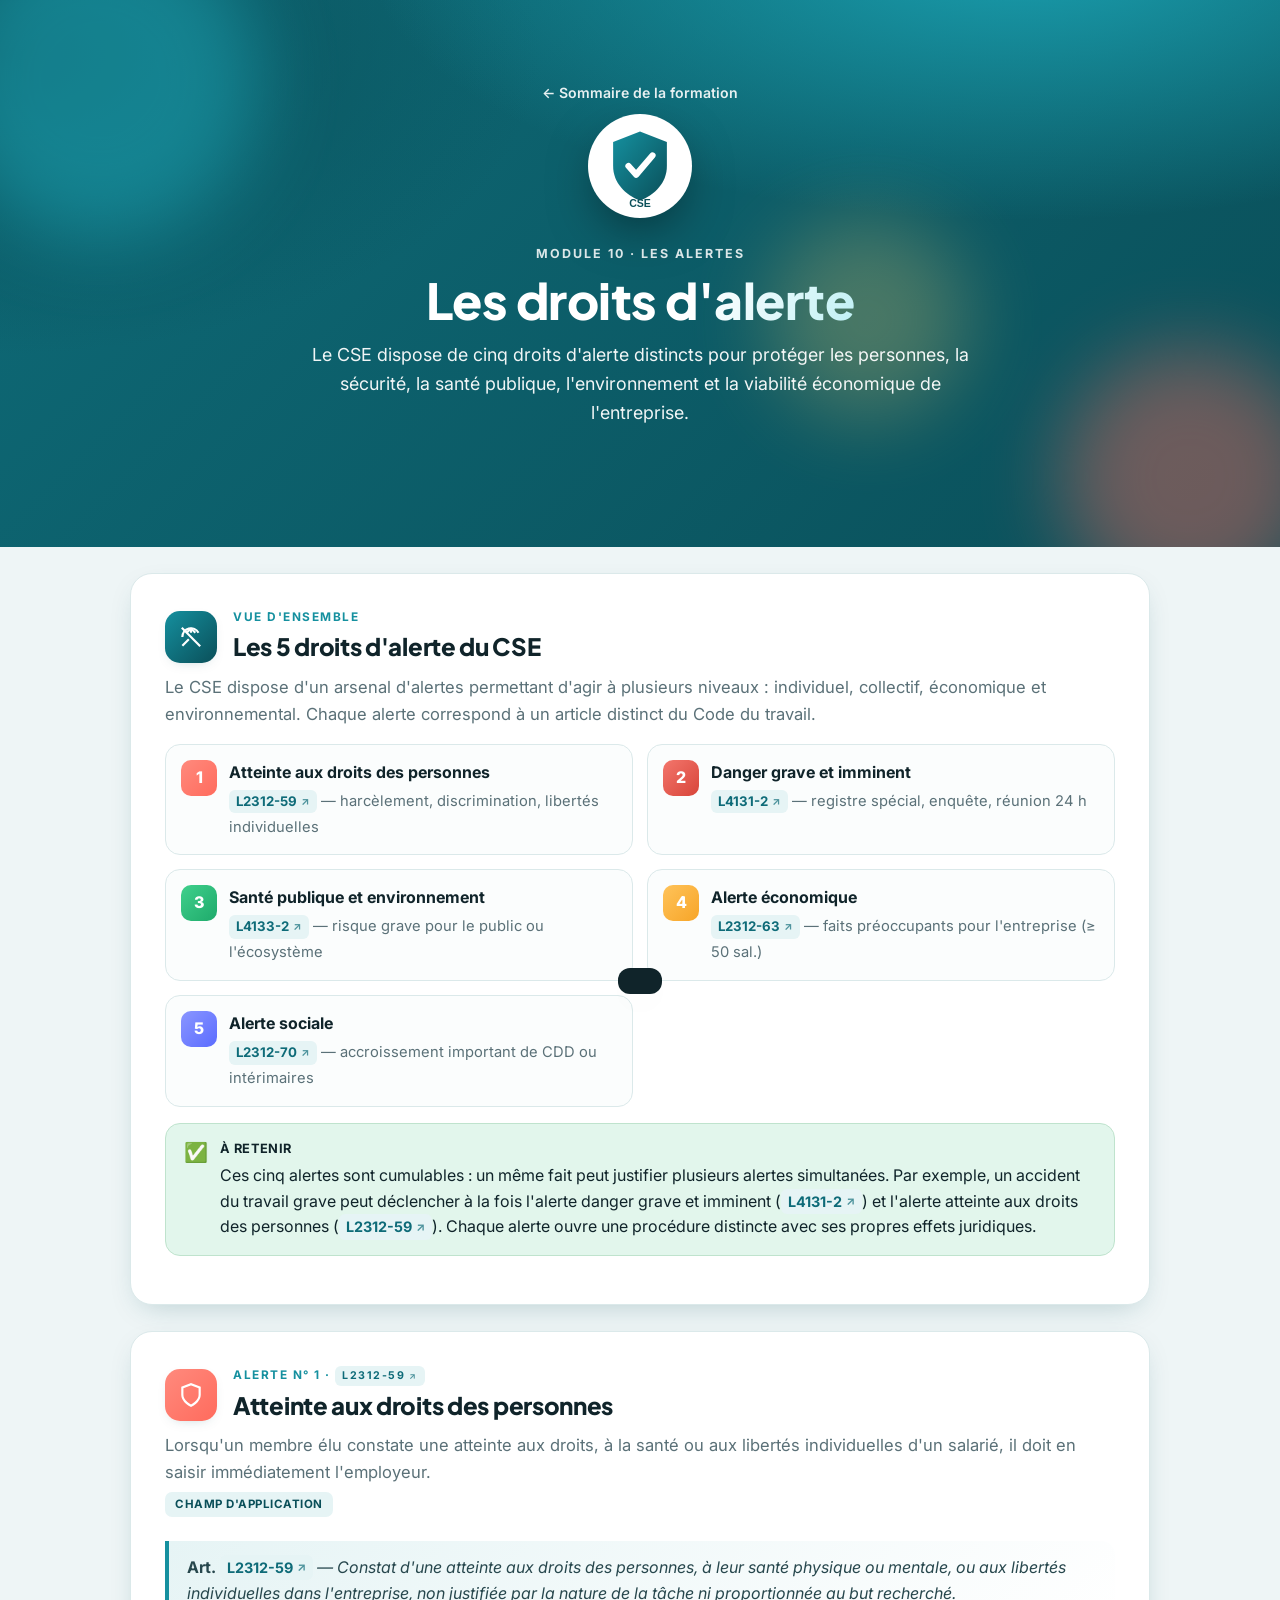
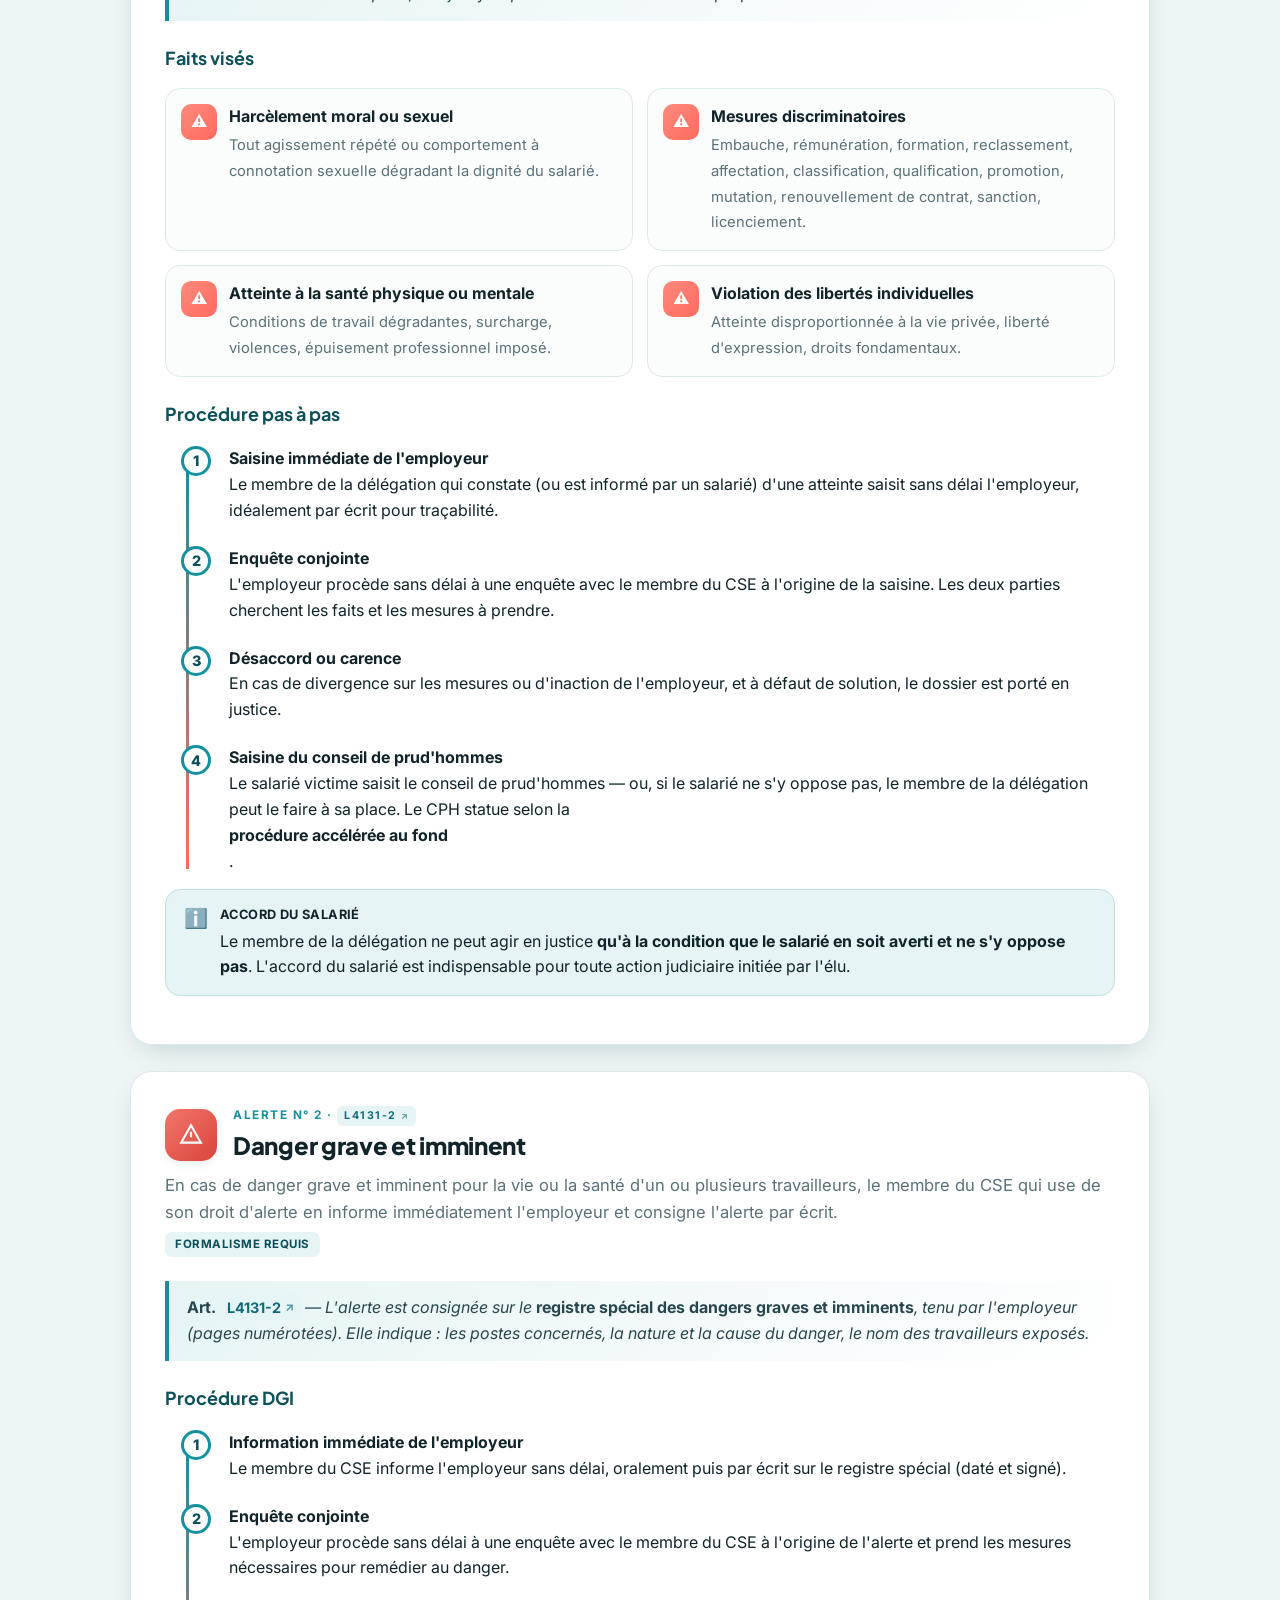
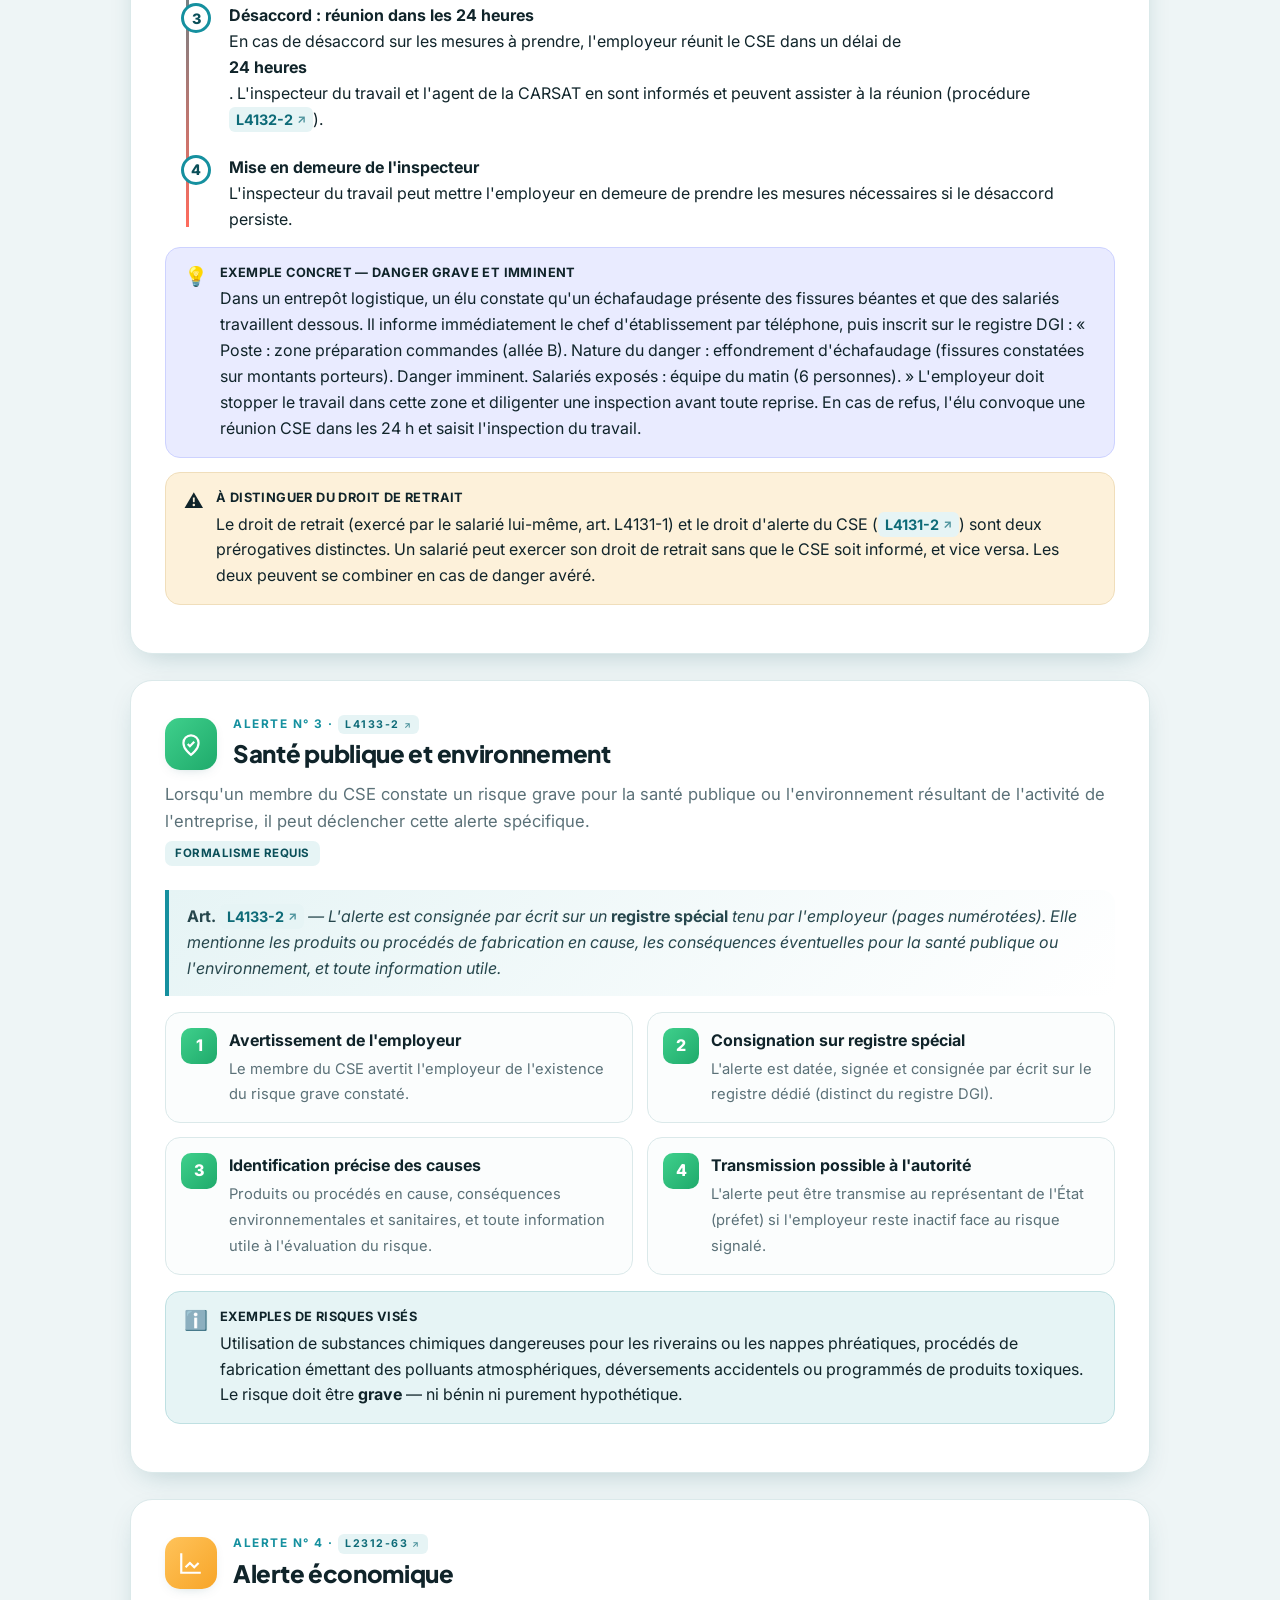
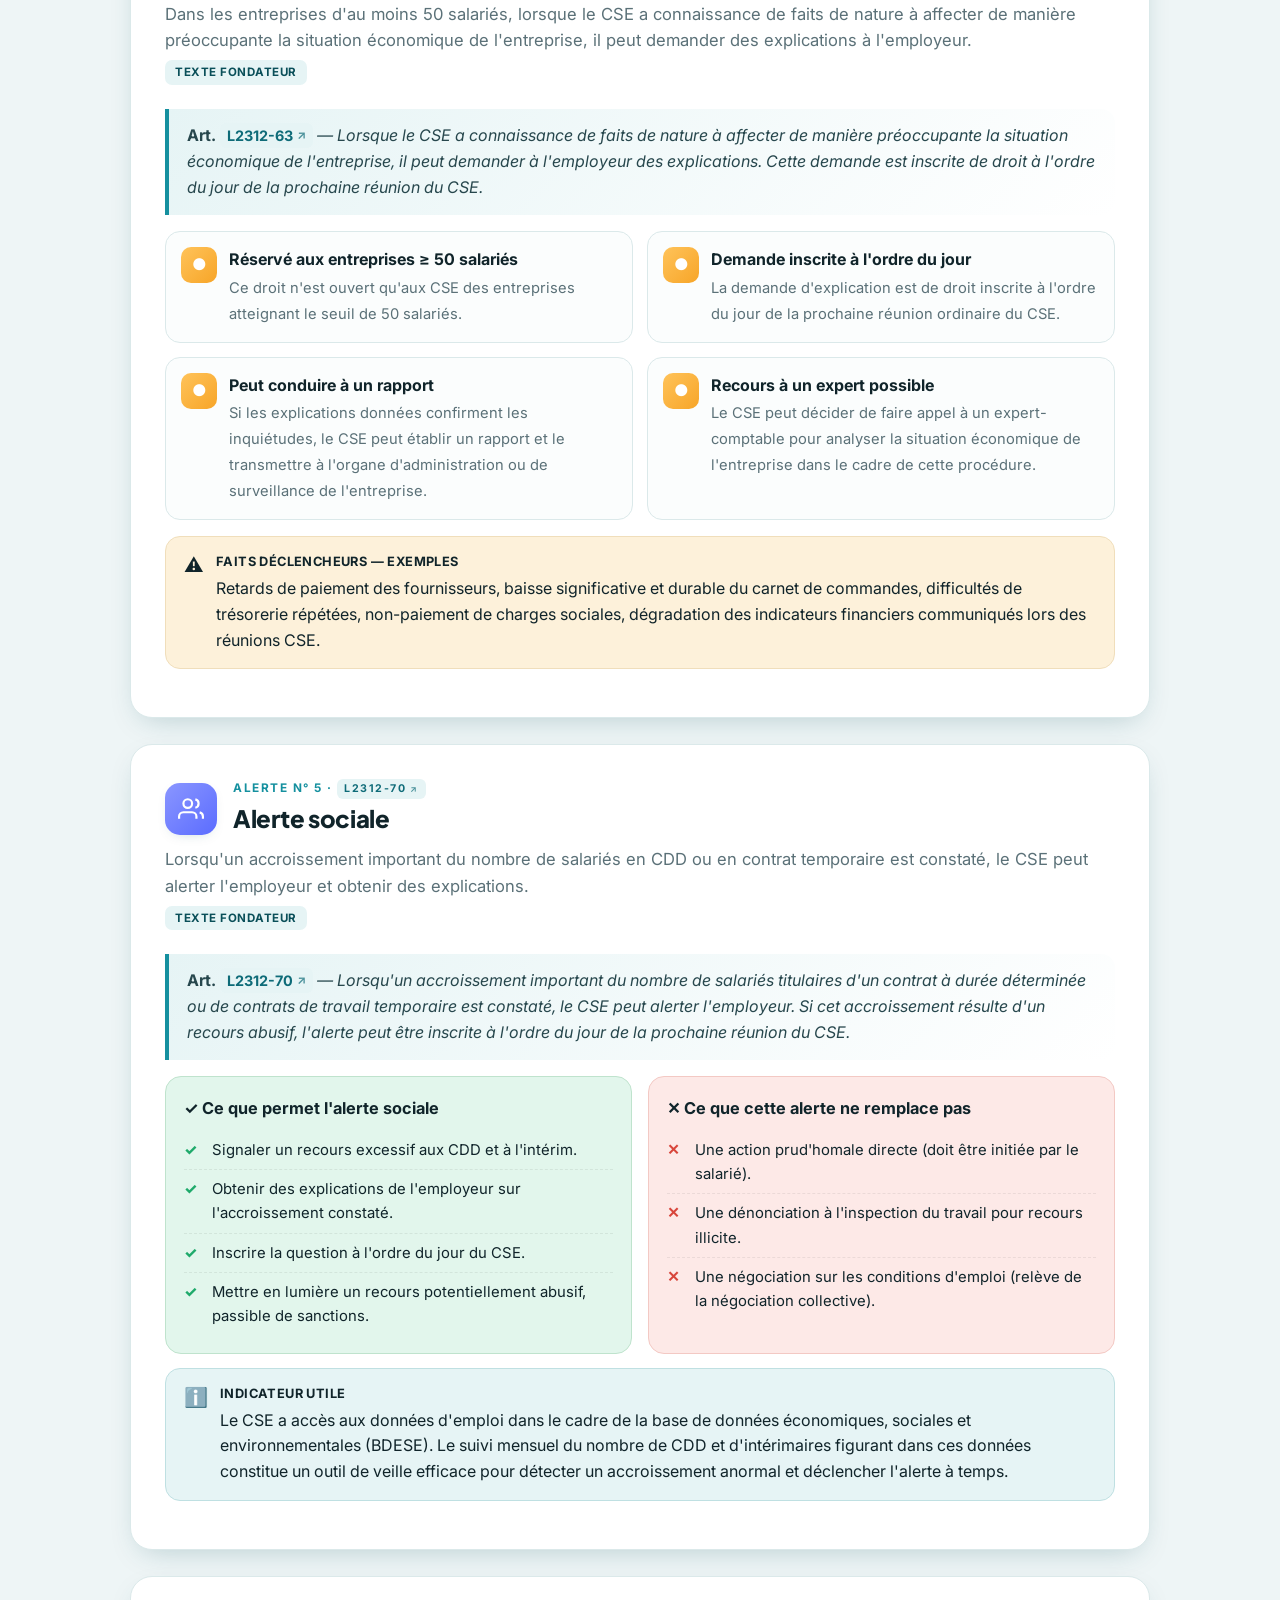
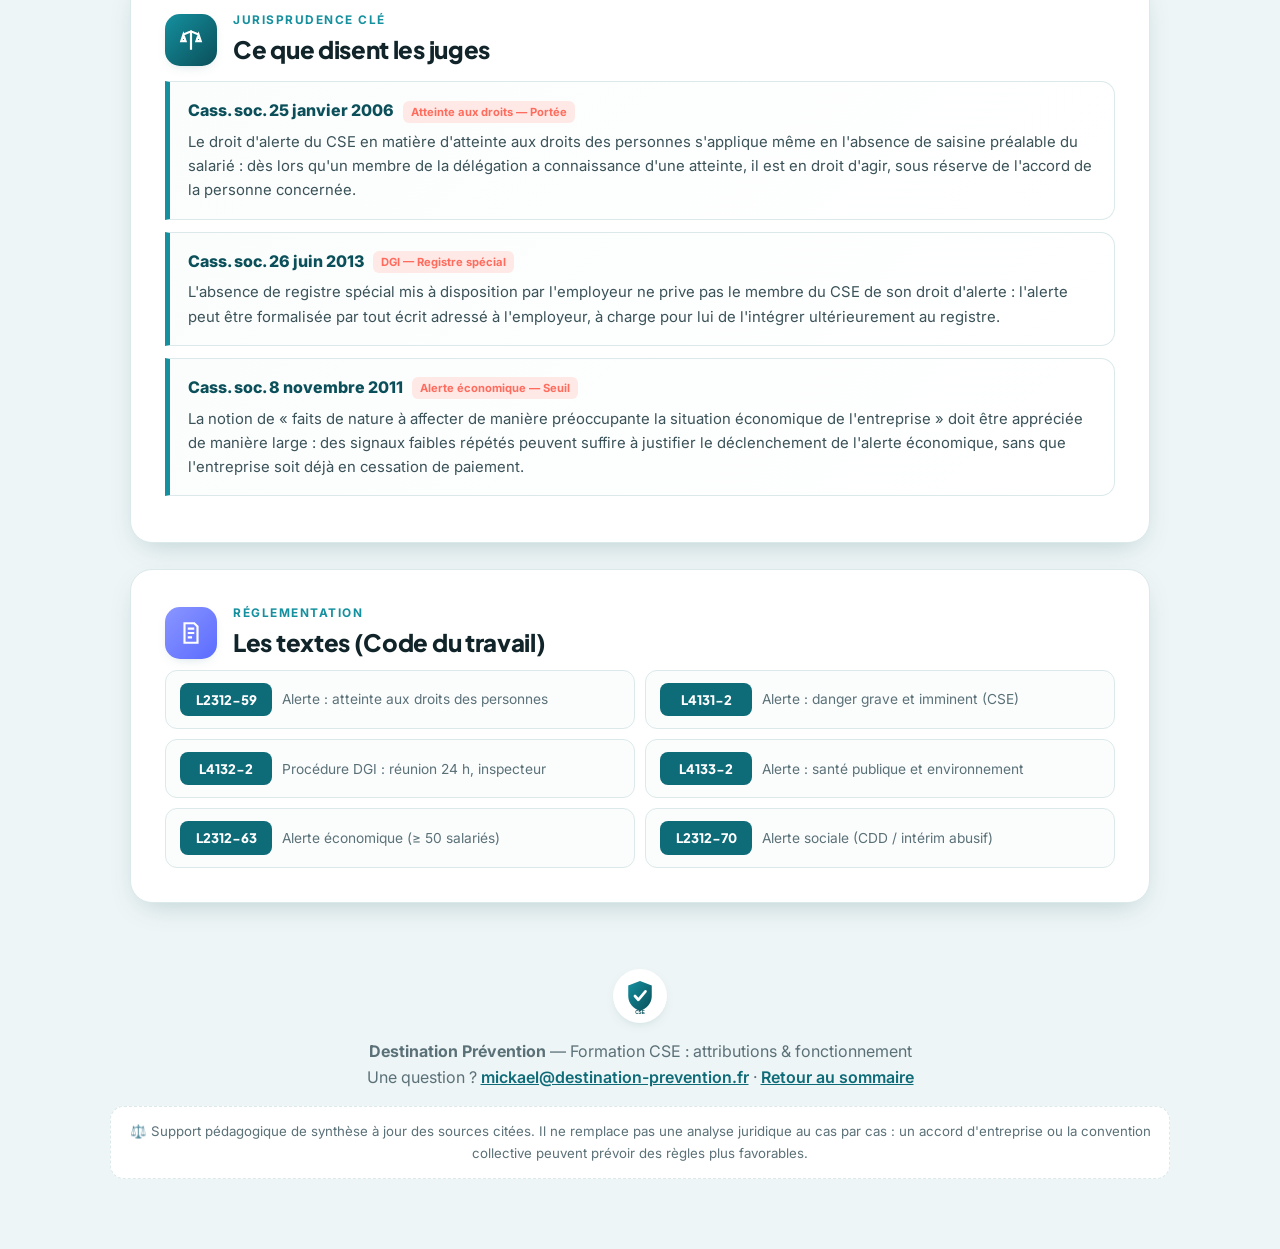
==== alertes.html @ 2825646d "Add files via upload" ====
<!DOCTYPE html>
<html lang="fr">
<head>
<meta charset="UTF-8">
<meta name="viewport" content="width=device-width, initial-scale=1.0">
<title>Les droits d'alerte — Formation CSE · Destination Prévention</title>
<link rel="icon" href="logo.svg">
<link rel="preconnect" href="https://fonts.googleapis.com">
<link rel="preconnect" href="https://fonts.gstatic.com" crossorigin>
<link href="https://fonts.googleapis.com/css2?family=Plus+Jakarta+Sans:wght@400;500;600;700;800&family=Inter:wght@400;500;600&display=swap" rel="stylesheet">
<link rel="stylesheet" href="styles.css">
</head>
<body>
<div id="progress"></div>

<nav class="bar" id="nav">
  <div class="wrap">
    <a class="lg" href="index.html"><img class="mark" src="logo.svg" alt=""> Formation CSE</a>
    <div class="links">
      <a href="#synthese">Synthèse</a>
      <a href="#atteinte">Atteinte aux droits</a>
      <a href="#dgi">Danger imminent</a>
      <a href="#sante-publique">Santé publique</a>
      <a href="#economique">Alerte économique</a>
      <a href="#sociale">Alerte sociale</a>
      <a href="#juri">Jurisprudence</a>
      <a href="#regl">Réglementation</a>
    </div>
  </div>
</nav>

<header class="hero">
  <div class="blob b1"></div><div class="blob b2"></div><div class="blob b3"></div>
  <div class="wrap">
    <div class="crumb"><a href="index.html">← Sommaire de la formation</a></div>
    <div class="logo-wrap"><img src="logo.svg" alt="Destination Prévention" style="width:96px;height:96px"></div>
    <span class="kick">Module 10 · Les alertes</span>
    <h1>Les droits d'<span class="hl">alerte</span></h1>
    <p class="sub">Le CSE dispose de cinq droits d'alerte distincts pour protéger les personnes, la sécurité, la santé publique, l'environnement et la viabilité économique de l'entreprise.</p>
  </div>
</header>

<main class="wrap">

  <!-- SYNTHÈSE -->
  <section id="synthese">
    <div class="sec-head">
      <div class="sec-ico t-teal">
        <svg viewBox="0 0 24 24" fill="none" stroke="currentColor" stroke-width="2"><path d="M10 14l-6 6M3.5 3.5l17 17M12 8V4M12 4L8 8M12 4l4 4"/><path d="M4 12a8 8 0 0114.93-4"/></svg>
      </div>
      <div><div class="kicker">Vue d'ensemble</div><h2>Les 5 droits d'alerte du CSE</h2></div>
    </div>
    <p class="lead">Le CSE dispose d'un arsenal d'alertes permettant d'agir à plusieurs niveaux : individuel, collectif, économique et environnemental. Chaque alerte correspond à un article distinct du Code du travail.</p>
    <div class="feat">
      <div class="f">
        <div class="fi t-coral">1</div>
        <div><b>Atteinte aux droits des personnes</b><span><a class="lf" href="https://www.legifrance.gouv.fr/codes/article_lc/LEGIARTI000038791189" target="_blank" rel="noopener">L2312-59</a> — harcèlement, discrimination, libertés individuelles</span></div>
      </div>
      <div class="f">
        <div class="fi t-red">2</div>
        <div><b>Danger grave et imminent</b><span><a class="lf" href="https://www.legifrance.gouv.fr/codes/article_lc/LEGIARTI000035653297" target="_blank" rel="noopener">L4131-2</a> — registre spécial, enquête, réunion 24 h</span></div>
      </div>
      <div class="f">
        <div class="fi t-green">3</div>
        <div><b>Santé publique et environnement</b><span><a class="lf" href="https://www.legifrance.gouv.fr/codes/article_lc/LEGIARTI000045391796" target="_blank" rel="noopener">L4133-2</a> — risque grave pour le public ou l'écosystème</span></div>
      </div>
      <div class="f">
        <div class="fi t-amber">4</div>
        <div><b>Alerte économique</b><span><a class="lf" href="https://www.legifrance.gouv.fr/codes/article_lc/LEGIARTI000035610999" target="_blank" rel="noopener">L2312-63</a> — faits préoccupants pour l'entreprise (≥ 50 sal.)</span></div>
      </div>
      <div class="f">
        <div class="fi t-indigo">5</div>
        <div><b>Alerte sociale</b><span><a class="lf" href="https://www.legifrance.gouv.fr/codes/article_lc/LEGIARTI000035611015" target="_blank" rel="noopener">L2312-70</a> — accroissement important de CDD ou intérimaires</span></div>
      </div>
    </div>
    <div class="note n-ok">
      <span class="ni">✅</span>
      <div>
        <span class="tag">À retenir</span>
        <p>Ces cinq alertes sont cumulables : un même fait peut justifier plusieurs alertes simultanées. Par exemple, un accident du travail grave peut déclencher à la fois l'alerte danger grave et imminent (<a class="lf" href="https://www.legifrance.gouv.fr/codes/article_lc/LEGIARTI000035653297" target="_blank" rel="noopener">L4131-2</a>) et l'alerte atteinte aux droits des personnes (<a class="lf" href="https://www.legifrance.gouv.fr/codes/article_lc/LEGIARTI000038791189" target="_blank" rel="noopener">L2312-59</a>). Chaque alerte ouvre une procédure distincte avec ses propres effets juridiques.</p>
      </div>
    </div>
  </section>

  <!-- ALERTE 1 : ATTEINTE AUX DROITS DES PERSONNES -->
  <section id="atteinte">
    <div class="sec-head">
      <div class="sec-ico t-coral">
        <svg viewBox="0 0 24 24" fill="none" stroke="currentColor" stroke-width="2"><path d="M12 22s8-4 8-10V5l-8-3-8 3v7c0 6 8 10 8 10z"/></svg>
      </div>
      <div><div class="kicker">Alerte n° 1 · <a class="lf" href="https://www.legifrance.gouv.fr/codes/article_lc/LEGIARTI000038791189" target="_blank" rel="noopener">L2312-59</a></div><h2>Atteinte aux droits des personnes</h2></div>
    </div>
    <p class="lead">Lorsqu'un membre élu constate une atteinte aux droits, à la santé ou aux libertés individuelles d'un salarié, il doit en saisir immédiatement l'employeur.</p>

    <span class="chips-law">Champ d'application</span>
    <blockquote class="art"><b>Art. <a class="lf" href="https://www.legifrance.gouv.fr/codes/article_lc/LEGIARTI000038791189" target="_blank" rel="noopener">L2312-59</a></b> — Constat d'une atteinte aux droits des personnes, à leur santé physique ou mentale, ou aux libertés individuelles dans l'entreprise, non justifiée par la nature de la tâche ni proportionnée au but recherché.</blockquote>

    <h3 class="sub">Faits visés</h3>
    <div class="feat">
      <div class="f"><div class="fi t-coral">⚠</div><div><b>Harcèlement moral ou sexuel</b><span>Tout agissement répété ou comportement à connotation sexuelle dégradant la dignité du salarié.</span></div></div>
      <div class="f"><div class="fi t-coral">⚠</div><div><b>Mesures discriminatoires</b><span>Embauche, rémunération, formation, reclassement, affectation, classification, qualification, promotion, mutation, renouvellement de contrat, sanction, licenciement.</span></div></div>
      <div class="f"><div class="fi t-coral">⚠</div><div><b>Atteinte à la santé physique ou mentale</b><span>Conditions de travail dégradantes, surcharge, violences, épuisement professionnel imposé.</span></div></div>
      <div class="f"><div class="fi t-coral">⚠</div><div><b>Violation des libertés individuelles</b><span>Atteinte disproportionnée à la vie privée, liberté d'expression, droits fondamentaux.</span></div></div>
    </div>

    <h3 class="sub">Procédure pas à pas</h3>
    <div class="tl">
      <div class="step">
        <div class="dot">1</div>
        <b>Saisine immédiate de l'employeur</b>
        Le membre de la délégation qui constate (ou est informé par un salarié) d'une atteinte saisit sans délai l'employeur, idéalement par écrit pour traçabilité.
      </div>
      <div class="step">
        <div class="dot">2</div>
        <b>Enquête conjointe</b>
        L'employeur procède sans délai à une enquête avec le membre du CSE à l'origine de la saisine. Les deux parties cherchent les faits et les mesures à prendre.
      </div>
      <div class="step">
        <div class="dot">3</div>
        <b>Désaccord ou carence</b>
        En cas de divergence sur les mesures ou d'inaction de l'employeur, et à défaut de solution, le dossier est porté en justice.
      </div>
      <div class="step">
        <div class="dot">4</div>
        <b>Saisine du conseil de prud'hommes</b>
        Le salarié victime saisit le conseil de prud'hommes — ou, si le salarié ne s'y oppose pas, le membre de la délégation peut le faire à sa place. Le CPH statue selon la <b>procédure accélérée au fond</b>.
      </div>
    </div>

    <div class="note n-info">
      <span class="ni">ℹ️</span>
      <div>
        <span class="tag">Accord du salarié</span>
        <p>Le membre de la délégation ne peut agir en justice <b>qu'à la condition que le salarié en soit averti et ne s'y oppose pas</b>. L'accord du salarié est indispensable pour toute action judiciaire initiée par l'élu.</p>
      </div>
    </div>
  </section>

  <!-- ALERTE 2 : DANGER GRAVE ET IMMINENT -->
  <section id="dgi">
    <div class="sec-head">
      <div class="sec-ico t-red">
        <svg viewBox="0 0 24 24" fill="none" stroke="currentColor" stroke-width="2"><path d="M12 3l9 16H3z"/><path d="M12 9v5M12 17h.01"/></svg>
      </div>
      <div><div class="kicker">Alerte n° 2 · <a class="lf" href="https://www.legifrance.gouv.fr/codes/article_lc/LEGIARTI000035653297" target="_blank" rel="noopener">L4131-2</a></div><h2>Danger grave et imminent</h2></div>
    </div>
    <p class="lead">En cas de danger grave et imminent pour la vie ou la santé d'un ou plusieurs travailleurs, le membre du CSE qui use de son droit d'alerte en informe immédiatement l'employeur et consigne l'alerte par écrit.</p>

    <span class="chips-law">Formalisme requis</span>
    <blockquote class="art"><b>Art. <a class="lf" href="https://www.legifrance.gouv.fr/codes/article_lc/LEGIARTI000035653297" target="_blank" rel="noopener">L4131-2</a></b> — L'alerte est consignée sur le <b>registre spécial des dangers graves et imminents</b>, tenu par l'employeur (pages numérotées). Elle indique : les postes concernés, la nature et la cause du danger, le nom des travailleurs exposés.</blockquote>

    <h3 class="sub">Procédure DGI</h3>
    <div class="tl">
      <div class="step">
        <div class="dot">1</div>
        <b>Information immédiate de l'employeur</b>
        Le membre du CSE informe l'employeur sans délai, oralement puis par écrit sur le registre spécial (daté et signé).
      </div>
      <div class="step">
        <div class="dot">2</div>
        <b>Enquête conjointe</b>
        L'employeur procède sans délai à une enquête avec le membre du CSE à l'origine de l'alerte et prend les mesures nécessaires pour remédier au danger.
      </div>
      <div class="step">
        <div class="dot">3</div>
        <b>Désaccord : réunion dans les 24 heures</b>
        En cas de désaccord sur les mesures à prendre, l'employeur réunit le CSE dans un délai de <b>24 heures</b>. L'inspecteur du travail et l'agent de la CARSAT en sont informés et peuvent assister à la réunion (procédure <a class="lf" href="https://www.legifrance.gouv.fr/codes/article_lc/LEGIARTI000035653288" target="_blank" rel="noopener">L4132-2</a>).
      </div>
      <div class="step">
        <div class="dot">4</div>
        <b>Mise en demeure de l'inspecteur</b>
        L'inspecteur du travail peut mettre l'employeur en demeure de prendre les mesures nécessaires si le désaccord persiste.
      </div>
    </div>

    <div class="note n-ex">
      <span class="ni">💡</span>
      <div>
        <span class="tag">Exemple concret — Danger grave et imminent</span>
        <p>Dans un entrepôt logistique, un élu constate qu'un échafaudage présente des fissures béantes et que des salariés travaillent dessous. Il informe immédiatement le chef d'établissement par téléphone, puis inscrit sur le registre DGI : « Poste : zone préparation commandes (allée B). Nature du danger : effondrement d'échafaudage (fissures constatées sur montants porteurs). Danger imminent. Salariés exposés : équipe du matin (6 personnes). » L'employeur doit stopper le travail dans cette zone et diligenter une inspection avant toute reprise. En cas de refus, l'élu convoque une réunion CSE dans les 24 h et saisit l'inspection du travail.</p>
      </div>
    </div>

    <div class="note n-warn">
      <span class="ni">⚠️</span>
      <div>
        <span class="tag">À distinguer du droit de retrait</span>
        <p>Le droit de retrait (exercé par le salarié lui-même, art. L4131-1) et le droit d'alerte du CSE (<a class="lf" href="https://www.legifrance.gouv.fr/codes/article_lc/LEGIARTI000035653297" target="_blank" rel="noopener">L4131-2</a>) sont deux prérogatives distinctes. Un salarié peut exercer son droit de retrait sans que le CSE soit informé, et vice versa. Les deux peuvent se combiner en cas de danger avéré.</p>
      </div>
    </div>
  </section>

  <!-- ALERTE 3 : SANTÉ PUBLIQUE ET ENVIRONNEMENT -->
  <section id="sante-publique">
    <div class="sec-head">
      <div class="sec-ico t-green">
        <svg viewBox="0 0 24 24" fill="none" stroke="currentColor" stroke-width="2"><path d="M12 22s-7-5-7-11a7 7 0 0114 0c0 6-7 11-7 11z"/><path d="M9 12l2 2 4-4"/></svg>
      </div>
      <div><div class="kicker">Alerte n° 3 · <a class="lf" href="https://www.legifrance.gouv.fr/codes/article_lc/LEGIARTI000045391796" target="_blank" rel="noopener">L4133-2</a></div><h2>Santé publique et environnement</h2></div>
    </div>
    <p class="lead">Lorsqu'un membre du CSE constate un risque grave pour la santé publique ou l'environnement résultant de l'activité de l'entreprise, il peut déclencher cette alerte spécifique.</p>

    <span class="chips-law">Formalisme requis</span>
    <blockquote class="art"><b>Art. <a class="lf" href="https://www.legifrance.gouv.fr/codes/article_lc/LEGIARTI000045391796" target="_blank" rel="noopener">L4133-2</a></b> — L'alerte est consignée par écrit sur un <b>registre spécial</b> tenu par l'employeur (pages numérotées). Elle mentionne les produits ou procédés de fabrication en cause, les conséquences éventuelles pour la santé publique ou l'environnement, et toute information utile.</blockquote>

    <div class="feat">
      <div class="f"><div class="fi t-green">1</div><div><b>Avertissement de l'employeur</b><span>Le membre du CSE avertit l'employeur de l'existence du risque grave constaté.</span></div></div>
      <div class="f"><div class="fi t-green">2</div><div><b>Consignation sur registre spécial</b><span>L'alerte est datée, signée et consignée par écrit sur le registre dédié (distinct du registre DGI).</span></div></div>
      <div class="f"><div class="fi t-green">3</div><div><b>Identification précise des causes</b><span>Produits ou procédés en cause, conséquences environnementales et sanitaires, et toute information utile à l'évaluation du risque.</span></div></div>
      <div class="f"><div class="fi t-green">4</div><div><b>Transmission possible à l'autorité</b><span>L'alerte peut être transmise au représentant de l'État (préfet) si l'employeur reste inactif face au risque signalé.</span></div></div>
    </div>

    <div class="note n-info">
      <span class="ni">ℹ️</span>
      <div>
        <span class="tag">Exemples de risques visés</span>
        <p>Utilisation de substances chimiques dangereuses pour les riverains ou les nappes phréatiques, procédés de fabrication émettant des polluants atmosphériques, déversements accidentels ou programmés de produits toxiques. Le risque doit être <b>grave</b> — ni bénin ni purement hypothétique.</p>
      </div>
    </div>
  </section>

  <!-- ALERTE 4 : ÉCONOMIQUE -->
  <section id="economique">
    <div class="sec-head">
      <div class="sec-ico t-amber">
        <svg viewBox="0 0 24 24" fill="none" stroke="currentColor" stroke-width="2"><path d="M3 3v18h18"/><path d="M7 16l4-4 4 4 4-4"/></svg>
      </div>
      <div><div class="kicker">Alerte n° 4 · <a class="lf" href="https://www.legifrance.gouv.fr/codes/article_lc/LEGIARTI000035610999" target="_blank" rel="noopener">L2312-63</a></div><h2>Alerte économique</h2></div>
    </div>
    <p class="lead">Dans les entreprises d'au moins 50 salariés, lorsque le CSE a connaissance de faits de nature à affecter de manière préoccupante la situation économique de l'entreprise, il peut demander des explications à l'employeur.</p>

    <span class="chips-law">Texte fondateur</span>
    <blockquote class="art"><b>Art. <a class="lf" href="https://www.legifrance.gouv.fr/codes/article_lc/LEGIARTI000035610999" target="_blank" rel="noopener">L2312-63</a></b> — Lorsque le CSE a connaissance de faits de nature à affecter de manière préoccupante la situation économique de l'entreprise, il peut demander à l'employeur des explications. Cette demande est inscrite de droit à l'ordre du jour de la prochaine réunion du CSE.</blockquote>

    <div class="feat">
      <div class="f"><div class="fi t-amber">●</div><div><b>Réservé aux entreprises ≥ 50 salariés</b><span>Ce droit n'est ouvert qu'aux CSE des entreprises atteignant le seuil de 50 salariés.</span></div></div>
      <div class="f"><div class="fi t-amber">●</div><div><b>Demande inscrite à l'ordre du jour</b><span>La demande d'explication est de droit inscrite à l'ordre du jour de la prochaine réunion ordinaire du CSE.</span></div></div>
      <div class="f"><div class="fi t-amber">●</div><div><b>Peut conduire à un rapport</b><span>Si les explications données confirment les inquiétudes, le CSE peut établir un rapport et le transmettre à l'organe d'administration ou de surveillance de l'entreprise.</span></div></div>
      <div class="f"><div class="fi t-amber">●</div><div><b>Recours à un expert possible</b><span>Le CSE peut décider de faire appel à un expert-comptable pour analyser la situation économique de l'entreprise dans le cadre de cette procédure.</span></div></div>
    </div>

    <div class="note n-warn">
      <span class="ni">⚠️</span>
      <div>
        <span class="tag">Faits déclencheurs — exemples</span>
        <p>Retards de paiement des fournisseurs, baisse significative et durable du carnet de commandes, difficultés de trésorerie répétées, non-paiement de charges sociales, dégradation des indicateurs financiers communiqués lors des réunions CSE.</p>
      </div>
    </div>
  </section>

  <!-- ALERTE 5 : SOCIALE -->
  <section id="sociale">
    <div class="sec-head">
      <div class="sec-ico t-indigo">
        <svg viewBox="0 0 24 24" fill="none" stroke="currentColor" stroke-width="2"><path d="M17 21v-2a4 4 0 00-4-4H5a4 4 0 00-4 4v2"/><circle cx="9" cy="7" r="4"/><path d="M23 21v-2a4 4 0 00-3-3.87M16 3.13a4 4 0 010 7.75"/></svg>
      </div>
      <div><div class="kicker">Alerte n° 5 · <a class="lf" href="https://www.legifrance.gouv.fr/codes/article_lc/LEGIARTI000035611015" target="_blank" rel="noopener">L2312-70</a></div><h2>Alerte sociale</h2></div>
    </div>
    <p class="lead">Lorsqu'un accroissement important du nombre de salariés en CDD ou en contrat temporaire est constaté, le CSE peut alerter l'employeur et obtenir des explications.</p>

    <span class="chips-law">Texte fondateur</span>
    <blockquote class="art"><b>Art. <a class="lf" href="https://www.legifrance.gouv.fr/codes/article_lc/LEGIARTI000035611015" target="_blank" rel="noopener">L2312-70</a></b> — Lorsqu'un accroissement important du nombre de salariés titulaires d'un contrat à durée déterminée ou de contrats de travail temporaire est constaté, le CSE peut alerter l'employeur. Si cet accroissement résulte d'un recours abusif, l'alerte peut être inscrite à l'ordre du jour de la prochaine réunion du CSE.</blockquote>

    <div class="dd">
      <div class="col can">
        <h4>✓ Ce que permet l'alerte sociale</h4>
        <ul>
          <li>Signaler un recours excessif aux CDD et à l'intérim.</li>
          <li>Obtenir des explications de l'employeur sur l'accroissement constaté.</li>
          <li>Inscrire la question à l'ordre du jour du CSE.</li>
          <li>Mettre en lumière un recours potentiellement abusif, passible de sanctions.</li>
        </ul>
      </div>
      <div class="col cant">
        <h4>✕ Ce que cette alerte ne remplace pas</h4>
        <ul>
          <li>Une action prud'homale directe (doit être initiée par le salarié).</li>
          <li>Une dénonciation à l'inspection du travail pour recours illicite.</li>
          <li>Une négociation sur les conditions d'emploi (relève de la négociation collective).</li>
        </ul>
      </div>
    </div>

    <div class="note n-info">
      <span class="ni">ℹ️</span>
      <div>
        <span class="tag">Indicateur utile</span>
        <p>Le CSE a accès aux données d'emploi dans le cadre de la base de données économiques, sociales et environnementales (BDESE). Le suivi mensuel du nombre de CDD et d'intérimaires figurant dans ces données constitue un outil de veille efficace pour détecter un accroissement anormal et déclencher l'alerte à temps.</p>
      </div>
    </div>
  </section>

  <!-- JURISPRUDENCE -->
  <section id="juri">
    <div class="sec-head">
      <div class="sec-ico t-teal">
        <svg viewBox="0 0 24 24" fill="none" stroke="currentColor" stroke-width="2"><path d="M12 3v18M5 7l7-3 7 3M5 7l-2 6h4zM19 7l-2 6h4z"/></svg>
      </div>
      <div><div class="kicker">Jurisprudence clé</div><h2>Ce que disent les juges</h2></div>
    </div>
    <div class="juri">
      <div class="jt">Cass. soc. 25 janvier 2006 <span class="jp">Atteinte aux droits — Portée</span></div>
      <p>Le droit d'alerte du CSE en matière d'atteinte aux droits des personnes s'applique même en l'absence de saisine préalable du salarié : dès lors qu'un membre de la délégation a connaissance d'une atteinte, il est en droit d'agir, sous réserve de l'accord de la personne concernée.</p>
    </div>
    <div class="juri">
      <div class="jt">Cass. soc. 26 juin 2013 <span class="jp">DGI — Registre spécial</span></div>
      <p>L'absence de registre spécial mis à disposition par l'employeur ne prive pas le membre du CSE de son droit d'alerte : l'alerte peut être formalisée par tout écrit adressé à l'employeur, à charge pour lui de l'intégrer ultérieurement au registre.</p>
    </div>
    <div class="juri">
      <div class="jt">Cass. soc. 8 novembre 2011 <span class="jp">Alerte économique — Seuil</span></div>
      <p>La notion de « faits de nature à affecter de manière préoccupante la situation économique de l'entreprise » doit être appréciée de manière large : des signaux faibles répétés peuvent suffire à justifier le déclenchement de l'alerte économique, sans que l'entreprise soit déjà en cessation de paiement.</p>
    </div>
  </section>

  <!-- RÉGLEMENTATION -->
  <section id="regl">
    <div class="sec-head">
      <div class="sec-ico t-indigo">
        <svg viewBox="0 0 24 24" fill="none" stroke="currentColor" stroke-width="2"><path d="M6 3h9l3 3v15H6z"/><path d="M9 8h6M9 12h6M9 16h4"/></svg>
      </div>
      <div><div class="kicker">Réglementation</div><h2>Les textes (Code du travail)</h2></div>
    </div>
    <div class="regl">
      <a href="https://www.legifrance.gouv.fr/codes/article_lc/LEGIARTI000038791189" target="_blank" rel="noopener"><span class="code">L2312-59</span><span>Alerte : atteinte aux droits des personnes</span></a>
      <a href="https://www.legifrance.gouv.fr/codes/article_lc/LEGIARTI000035653297" target="_blank" rel="noopener"><span class="code">L4131-2</span><span>Alerte : danger grave et imminent (CSE)</span></a>
      <a href="https://www.legifrance.gouv.fr/codes/article_lc/LEGIARTI000035653288" target="_blank" rel="noopener"><span class="code">L4132-2</span><span>Procédure DGI : réunion 24 h, inspecteur</span></a>
      <a href="https://www.legifrance.gouv.fr/codes/article_lc/LEGIARTI000045391796" target="_blank" rel="noopener"><span class="code">L4133-2</span><span>Alerte : santé publique et environnement</span></a>
      <a href="https://www.legifrance.gouv.fr/codes/article_lc/LEGIARTI000035610999" target="_blank" rel="noopener"><span class="code">L2312-63</span><span>Alerte économique (≥ 50 salariés)</span></a>
      <a href="https://www.legifrance.gouv.fr/codes/article_lc/LEGIARTI000035611015" target="_blank" rel="noopener"><span class="code">L2312-70</span><span>Alerte sociale (CDD / intérim abusif)</span></a>
    </div>
  </section>

</main>

<footer>
  <div class="fmark"><img src="logo.svg" alt="" style="width:42px;height:42px"></div>
  <p><b>Destination Prévention</b> — Formation CSE : attributions &amp; fonctionnement<br>
  Une question ? <a href="mailto:mickael@destination-prevention.fr">mickael@destination-prevention.fr</a> · <a href="index.html">Retour au sommaire</a></p>
  <div class="disc">⚖️ Support pédagogique de synthèse à jour des sources citées. Il ne remplace pas une analyse juridique au cas par cas : un accord d'entreprise ou la convention collective peuvent prévoir des règles plus favorables.</div>
</footer>

<div id="toast"></div>
<button class="btt" id="btt" aria-label="Revenir en haut">↑</button>
<script src="app.js"></script>
</body>
</html>
---- styles.css ----
/* =========================================================
   Formation CSE — Destination Prévention
   Feuille de style commune (style repris du toolkit Transmas)
   ========================================================= */
:root{
  --teal:#0e6b78; --teal-d:#0a4f59; --teal-l:#e6f4f5; --teal-2:#15909f;
  --ink:#10242a; --muted:#5b7178; --line:#dbe9ea; --bg:#eef5f6; --card:#ffffff;
  --coral:#ff6b5d; --coral-l:#ffe9e6;
  --amber:#f7a528; --amber-l:#fdf1da;
  --green:#1faa6b; --green-l:#e2f6ec;
  --indigo:#5b6cff; --indigo-l:#e9ebff;
  --red:#d8453a; --red-l:#fde9e7;
  --shadow:0 10px 30px -12px rgba(10,79,89,.28);
  --shadow-sm:0 4px 14px -8px rgba(10,79,89,.35);
  color-scheme:light;
}
*{box-sizing:border-box}
html{scroll-behavior:smooth}
body{margin:0;font-family:"Inter",-apple-system,BlinkMacSystemFont,"Segoe UI",sans-serif;color:var(--ink);background:var(--bg);line-height:1.62;overflow-x:hidden}
h1,h2,h3,.font-display{font-family:"Plus Jakarta Sans","Inter",sans-serif}
a{color:var(--teal)}
.wrap{max-width:1060px;margin:0 auto;padding:0 20px}

/* progress + nav */
#progress{position:fixed;top:0;left:0;height:4px;width:0;background:linear-gradient(90deg,var(--teal-2),var(--coral));z-index:200;transition:width .1s linear}
nav.bar{position:fixed;top:4px;left:0;right:0;z-index:150;background:rgba(255,255,255,.82);backdrop-filter:blur(12px);border-bottom:1px solid var(--line);transform:translateY(-130%);transition:transform .4s ease}
nav.bar.show{transform:translateY(0)}
nav.bar .wrap{display:flex;align-items:center;gap:12px;height:58px}
nav.bar .lg{display:flex;align-items:center;gap:9px;font-weight:800;color:var(--teal-d);font-size:.98rem;white-space:nowrap;text-decoration:none}
nav.bar .lg .mark{width:30px;height:30px;border-radius:50%}
nav.bar .links{display:flex;gap:3px;overflow-x:auto;scrollbar-width:none;margin-left:auto}
nav.bar .links::-webkit-scrollbar{display:none}
nav.bar .links a{font-size:.8rem;text-decoration:none;color:var(--muted);padding:6px 11px;border-radius:9px;white-space:nowrap;font-weight:600;transition:.2s}
nav.bar .links a:hover{color:var(--teal-d);background:var(--teal-l)}
nav.bar .links a.active{color:#fff;background:var(--teal)}

/* hero */
header.hero{position:relative;color:#fff;padding:80px 20px 120px;text-align:center;overflow:hidden;background:radial-gradient(1200px 500px at 80% -10%,#1aa0b0 0,transparent 55%),radial-gradient(900px 500px at 0% 10%,#0a4f59 0,transparent 60%),linear-gradient(135deg,#0e6b78,#0a4f59)}
.blob{position:absolute;border-radius:50%;filter:blur(40px);opacity:.4;animation:float 14s ease-in-out infinite}
.blob.b1{width:320px;height:320px;background:#23c4d6;top:-80px;left:-60px}
.blob.b2{width:260px;height:260px;background:#ff6b5d;bottom:-60px;right:-40px;animation-delay:-5s}
.blob.b3{width:200px;height:200px;background:#ffd36b;top:40%;left:60%;animation-delay:-9s;opacity:.25}
@keyframes float{0%,100%{transform:translate(0,0) scale(1)}50%{transform:translate(30px,-25px) scale(1.08)}}
.logo-wrap{position:relative;z-index:2;width:104px;height:104px;margin:0 auto 22px;border-radius:50%;box-shadow:0 18px 50px -12px rgba(0,0,0,.5);animation:pulse 5s ease-in-out infinite;background:#fff;display:grid;place-items:center}
.logo-wrap svg{width:96px;height:96px}
@keyframes pulse{0%,100%{transform:translateY(0)}50%{transform:translateY(-9px)}}
.hero .kick{position:relative;z-index:2;display:inline-block;font-size:.78rem;font-weight:700;letter-spacing:2px;text-transform:uppercase;opacity:.85;margin-bottom:10px}
.hero h1{position:relative;z-index:2;margin:0 0 12px;font-size:clamp(2rem,5vw,3.1rem);font-weight:800;letter-spacing:-.5px;line-height:1.08}
.hero h1 .hl{background:linear-gradient(120deg,#fff,#bff0f5);-webkit-background-clip:text;background-clip:text;color:transparent}
.hero p.sub{position:relative;z-index:2;margin:0 auto;max-width:660px;font-size:1.12rem;opacity:.94}
.tagchip{position:relative;z-index:2;display:inline-flex;gap:8px;align-items:center;margin-top:20px;background:rgba(255,255,255,.14);border:1px solid rgba(255,255,255,.3);padding:7px 16px;border-radius:999px;font-size:.85rem;font-weight:600;text-decoration:none;color:#fff}
.tagchip:hover{background:rgba(255,255,255,.24)}
.stats{position:relative;z-index:2;display:flex;flex-wrap:wrap;gap:14px;justify-content:center;margin-top:34px}
.stat{background:rgba(255,255,255,.12);border:1px solid rgba(255,255,255,.22);border-radius:16px;padding:16px 20px;min-width:150px;backdrop-filter:blur(4px)}
.stat .n{font-family:"Plus Jakarta Sans";font-size:1.7rem;font-weight:800;line-height:1}
.stat .l{font-size:.78rem;opacity:.9;margin-top:6px}

/* sections */
main{position:relative;z-index:3;margin-top:-70px}
section{background:var(--card);border:1px solid var(--line);border-radius:22px;padding:34px;margin:26px 0;box-shadow:var(--shadow);opacity:0;transform:translateY(28px);transition:opacity .7s ease,transform .7s ease}
section.in{opacity:1;transform:none}
.sec-head{display:flex;align-items:center;gap:16px;margin-bottom:8px}
.sec-ico{flex:none;width:52px;height:52px;border-radius:15px;display:grid;place-items:center;color:#fff;box-shadow:var(--shadow-sm)}
.sec-ico svg{width:26px;height:26px}
.sec-head h2{margin:0;font-size:1.5rem;font-weight:800;letter-spacing:-.3px}
.sec-head .kicker{font-size:.74rem;font-weight:700;letter-spacing:1.5px;text-transform:uppercase;color:var(--teal-2)}
.lead{color:var(--muted);font-size:1.04rem;margin:6px 0 4px}
h3.sub{font-size:1.12rem;margin:22px 0 6px;color:var(--teal-d)}
.t-teal{background:linear-gradient(135deg,var(--teal-2),var(--teal-d))}
.t-coral{background:linear-gradient(135deg,#ff8a7d,var(--coral))}
.t-amber{background:linear-gradient(135deg,#ffc35a,var(--amber))}
.t-green{background:linear-gradient(135deg,#3fd08c,var(--green))}
.t-indigo{background:linear-gradient(135deg,#8a96ff,var(--indigo))}
.t-red{background:linear-gradient(135deg,#f3766c,var(--red))}

blockquote.art{border-left:4px solid var(--teal-2);background:linear-gradient(135deg,var(--teal-l),#fff);margin:16px 0;padding:14px 18px;border-radius:0 14px 14px 0;font-style:italic;color:#27474d}
blockquote.art b{font-style:normal}
.chips-law{display:inline-block;font-size:.72rem;font-weight:700;letter-spacing:.5px;text-transform:uppercase;color:var(--teal-d);background:var(--teal-l);padding:3px 10px;border-radius:7px;margin-bottom:8px}

/* inline legifrance link */
a.lf{display:inline-flex;align-items:center;gap:4px;font-weight:700;text-decoration:none;color:var(--teal);background:var(--teal-l);border-radius:6px;padding:1px 7px;font-size:.9em;white-space:nowrap;transition:.2s}
a.lf:hover{background:var(--teal);color:#fff}
a.lf::after{content:"\2197";font-size:.82em;opacity:.7}

.feat{display:grid;grid-template-columns:repeat(2,1fr);gap:14px;margin:16px 0}
.feat .f{display:flex;gap:12px;padding:15px;border:1px solid var(--line);border-radius:15px;background:#fbfdfd;transition:.25s}
.feat .f:hover{transform:translateY(-3px);box-shadow:var(--shadow-sm);border-color:#bfe0e2}
.feat .f .fi{flex:none;width:36px;height:36px;border-radius:10px;display:grid;place-items:center;color:#fff;font-weight:800}
.feat .f b{display:block;margin-bottom:2px}
.feat .f span{font-size:.92rem;color:var(--muted)}

.note{border-radius:15px;padding:15px 18px;margin:14px 0;border:1px solid;display:flex;gap:12px;align-items:flex-start}
.note .ni{flex:none;font-size:1.2rem;line-height:1.4}
.n-info{background:var(--teal-l);border-color:#bfe0e2}
.n-ok{background:var(--green-l);border-color:#bfe3cd}
.n-warn{background:var(--amber-l);border-color:#f0debb}
.n-no{background:var(--red-l);border-color:#f3c9c4}
.n-ex{background:var(--indigo-l);border-color:#cdd2ff}
.note .tag{font-weight:700;display:block;font-size:.8rem;text-transform:uppercase;letter-spacing:.4px;margin-bottom:3px}
.note p{margin:0}

/* tables */
.tbl{width:100%;border-collapse:collapse;margin:14px 0;font-size:.93rem;overflow:hidden;border-radius:12px;box-shadow:var(--shadow-sm)}
.tbl th{background:var(--teal);color:#fff;text-align:left;padding:11px 14px;font-weight:700}
.tbl td{padding:10px 14px;border-bottom:1px solid var(--line);background:#fff;vertical-align:top}
.tbl tr:nth-child(even) td{background:#fbfdfd}

/* compare toggle */
.seg{display:inline-flex;background:var(--teal-l);border-radius:14px;padding:5px;margin:8px 0 4px;gap:4px}
.seg button{border:none;background:transparent;font-family:inherit;font-weight:700;font-size:.92rem;padding:9px 18px;border-radius:10px;cursor:pointer;color:var(--teal-d);transition:.2s}
.seg button.on{color:#fff;box-shadow:var(--shadow-sm)}
.seg button[data-k="a"].on{background:linear-gradient(135deg,#8a96ff,var(--indigo))}
.seg button[data-k="b"].on{background:linear-gradient(135deg,var(--teal-2),var(--teal-d))}
.panel{display:none;border-radius:16px;padding:20px;border:1px solid var(--line);margin-top:8px;animation:fade .4s ease}
.panel.show{display:block}
.panel.a{background:linear-gradient(135deg,var(--indigo-l),#fff)}
.panel.b{background:linear-gradient(135deg,var(--teal-l),#fff)}
@keyframes fade{from{opacity:0;transform:translateY(8px)}to{opacity:1;transform:none}}
.kv{margin:9px 0}.kv b{color:var(--teal-d)}
.panel.a .kv b{color:var(--indigo)}

/* calculator */
.calc{background:linear-gradient(135deg,#0e6b78,#0a4f59);border-radius:20px;padding:26px;color:#fff;margin:18px 0;box-shadow:var(--shadow)}
.calc h4{margin:0 0 14px;font-size:1.15rem;display:flex;align-items:center;gap:9px}
.calc label{font-weight:700;font-size:.9rem;opacity:.92;display:block;margin-bottom:10px}
.calc select,.calc input{width:100%;font-family:inherit;font-size:1rem;padding:13px 14px;border-radius:12px;border:none;background:#fff;color:var(--ink);font-weight:600}
.calc .out{display:grid;grid-template-columns:repeat(3,1fr);gap:12px;margin-top:18px}
.calc .o{background:rgba(255,255,255,.12);border:1px solid rgba(255,255,255,.22);border-radius:14px;padding:16px;text-align:center}
.calc .o .n{font-family:"Plus Jakarta Sans";font-size:1.9rem;font-weight:800;line-height:1}
.calc .o .l{font-size:.78rem;opacity:.9;margin-top:6px}
.calc .hint{font-size:.82rem;opacity:.85;margin-top:14px}
@media(max-width:560px){.calc .out{grid-template-columns:1fr}.stat{min-width:120px}}

/* duo mini cards */
.duo{display:grid;grid-template-columns:1fr 1fr;gap:14px;margin-top:14px}
@media(max-width:600px){.duo{grid-template-columns:1fr}}
.mini{border:1px solid var(--line);border-radius:15px;padding:16px;background:#fbfdfd}
.mini .h{font-weight:800;color:var(--teal-d);display:flex;align-items:center;gap:8px;margin-bottom:6px}
.mini .b{font-size:.92rem;color:#3a5258}
.badge8{background:var(--amber);color:#fff;font-weight:800;border-radius:8px;padding:2px 9px;font-size:.85rem}

/* do / dont */
.dd{display:grid;grid-template-columns:1fr 1fr;gap:16px;margin:14px 0}
@media(max-width:640px){.dd{grid-template-columns:1fr}}
.dd .col{border-radius:16px;padding:18px;border:1px solid}
.dd .can{background:var(--green-l);border-color:#bfe3cd}
.dd .cant{background:var(--red-l);border-color:#f3c9c4}
.dd .col h4{margin:0 0 10px;display:flex;align-items:center;gap:8px;font-size:1.02rem}
.dd ul{list-style:none;margin:0;padding:0}
.dd li{padding:7px 0 7px 28px;position:relative;font-size:.93rem;border-bottom:1px dashed rgba(0,0,0,.07)}
.dd li:last-child{border-bottom:none}
.dd .can li:before{content:"\2713";position:absolute;left:0;color:var(--green);font-weight:800}
.dd .cant li:before{content:"\2715";position:absolute;left:0;color:var(--red);font-weight:800}

/* accordion */
.acc{border:1px solid var(--line);border-radius:14px;margin:10px 0;overflow:hidden;background:#fff}
.acc>button{width:100%;text-align:left;border:none;background:#fbfdfd;font-family:inherit;font-size:1rem;font-weight:700;color:var(--ink);padding:16px 18px;cursor:pointer;display:flex;align-items:center;gap:12px}
.acc>button .vp{flex:none;font-size:.68rem;font-weight:800;padding:3px 9px;border-radius:7px;text-transform:uppercase;letter-spacing:.4px}
.vp.a{background:var(--indigo-l);color:var(--indigo)}
.vp.b{background:var(--teal-l);color:var(--teal-d)}
.vp.hc{background:var(--amber-l);color:#a4710c}
.acc>button .chev{margin-left:auto;transition:.3s;color:var(--muted)}
.acc.open>button .chev{transform:rotate(180deg)}
.acc .body{max-height:0;overflow:hidden;transition:max-height .4s ease;color:#3a5258}
.acc .body .inner{padding:0 18px 16px}
.acc .body p{margin:0 0 8px}
.acc .body p:last-child{margin-bottom:0}
.acc .body ul{margin:0 0 8px;padding-left:20px}

/* timeline */
.tl{position:relative;margin:18px 0 4px;padding-left:8px}
.tl:before{content:"";position:absolute;left:21px;top:6px;bottom:6px;width:3px;background:linear-gradient(var(--teal-2),var(--coral))}
.tl .step{position:relative;padding:0 0 22px 56px}
.tl .step .dot{position:absolute;left:8px;top:0;width:30px;height:30px;border-radius:50%;background:#fff;border:3px solid var(--teal-2);color:var(--teal-d);font-weight:800;display:grid;place-items:center;font-size:.9rem}
.tl .step:last-child{padding-bottom:0}
.tl .step b{display:block}

/* juri */
.juri{border:1px solid var(--line);border-left:5px solid var(--teal-2);border-radius:0 14px 14px 0;padding:16px 18px;margin:12px 0;background:linear-gradient(135deg,#fbfdfd,#fff);transition:.25s}
.juri:hover{transform:translateX(4px);box-shadow:var(--shadow-sm)}
.juri .jt{font-weight:800;color:var(--teal-d)}
.juri .jp{display:inline-block;font-size:.7rem;font-weight:700;background:var(--coral-l);color:var(--coral);border-radius:6px;padding:2px 8px;margin-left:6px;vertical-align:middle}
.juri p{margin:6px 0 0;font-size:.93rem;color:#3a5258}

/* regl grid */
.regl{display:grid;grid-template-columns:repeat(2,1fr);gap:10px;margin-top:8px}
@media(max-width:640px){.regl{grid-template-columns:1fr}}
.regl a{display:flex;gap:10px;align-items:center;text-decoration:none;border:1px solid var(--line);border-radius:12px;padding:12px 14px;background:#fbfdfd;transition:.2s;color:var(--ink)}
.regl a:hover{border-color:var(--teal-2);background:var(--teal-l);transform:translateY(-2px)}
.regl a .code{flex:none;font-family:"Plus Jakarta Sans";font-weight:800;color:#fff;background:var(--teal);border-radius:8px;padding:6px 9px;font-size:.82rem;min-width:92px;text-align:center}
.regl a span{font-size:.86rem;color:var(--muted)}

/* ===== INDEX : grille des thèmes ===== */
.modules{display:grid;grid-template-columns:repeat(3,1fr);gap:18px;margin:8px 0}
@media(max-width:880px){.modules{grid-template-columns:repeat(2,1fr)}}
@media(max-width:560px){.modules{grid-template-columns:1fr}}
.mod{display:flex;flex-direction:column;text-decoration:none;color:var(--ink);background:#fff;border:1px solid var(--line);border-radius:18px;padding:22px;transition:.25s;position:relative;overflow:hidden}
.mod:hover{transform:translateY(-5px);box-shadow:var(--shadow);border-color:#bfe0e2}
.mod .num{font-family:"Plus Jakarta Sans";font-size:.8rem;font-weight:800;color:var(--teal-2);letter-spacing:1px}
.mod .mi{width:50px;height:50px;border-radius:14px;display:grid;place-items:center;color:#fff;margin:6px 0 14px;box-shadow:var(--shadow-sm)}
.mod .mi svg{width:26px;height:26px}
.mod h3{margin:0 0 6px;font-size:1.12rem;font-weight:800}
.mod p{margin:0;font-size:.9rem;color:var(--muted);flex:1}
.mod .go{margin-top:14px;font-weight:700;font-size:.86rem;color:var(--teal);display:inline-flex;align-items:center;gap:6px}
.mod:hover .go{gap:10px}

/* contact band */
.contact{background:linear-gradient(135deg,#0e6b78,#0a4f59);color:#fff;border-radius:22px;padding:34px;text-align:center;box-shadow:var(--shadow);border:none}
.contact h2{margin:0 0 8px;font-size:1.5rem;color:#fff}
.contact p{margin:0 auto 18px;max-width:560px;opacity:.94}
.contact a.mail{display:inline-flex;align-items:center;gap:10px;background:#fff;color:var(--teal-d);font-weight:800;text-decoration:none;padding:14px 26px;border-radius:14px;font-size:1.05rem;transition:.2s;box-shadow:var(--shadow-sm)}
.contact a.mail:hover{transform:translateY(-3px)}

/* page intro back link */
.crumb{position:relative;z-index:2;margin-bottom:8px}
.crumb a{color:#fff;text-decoration:none;font-weight:600;font-size:.88rem;opacity:.9;display:inline-flex;align-items:center;gap:6px}
.crumb a:hover{opacity:1}

footer{text-align:center;color:var(--muted);padding:40px 20px 70px}
footer .fmark{width:54px;height:54px;margin:0 auto 12px;border-radius:50%;background:#fff;display:grid;place-items:center;box-shadow:var(--shadow-sm)}
footer .fmark svg{width:42px;height:42px}
footer a{color:var(--teal);font-weight:600}
.disc{max-width:1060px;margin:10px auto 0;background:#fff;border:1px dashed var(--line);border-radius:14px;padding:14px 18px;font-size:.83rem;color:var(--muted)}

/* toast + back to top */
#toast{position:fixed;bottom:26px;left:50%;transform:translateX(-50%) translateY(120px);background:var(--ink);color:#fff;padding:13px 22px;border-radius:12px;font-weight:600;font-size:.9rem;box-shadow:var(--shadow);z-index:300;transition:transform .35s cubic-bezier(.2,1.4,.4,1)}
#toast.show{transform:translateX(-50%) translateY(0)}
.btt{position:fixed;bottom:24px;right:24px;width:48px;height:48px;border-radius:50%;background:var(--teal);color:#fff;border:none;cursor:pointer;box-shadow:var(--shadow);font-size:1.3rem;opacity:0;pointer-events:none;transition:.3s;z-index:140}
.btt.show{opacity:1;pointer-events:auto}
@media(max-width:680px){.feat{grid-template-columns:1fr}section{padding:24px 20px}}
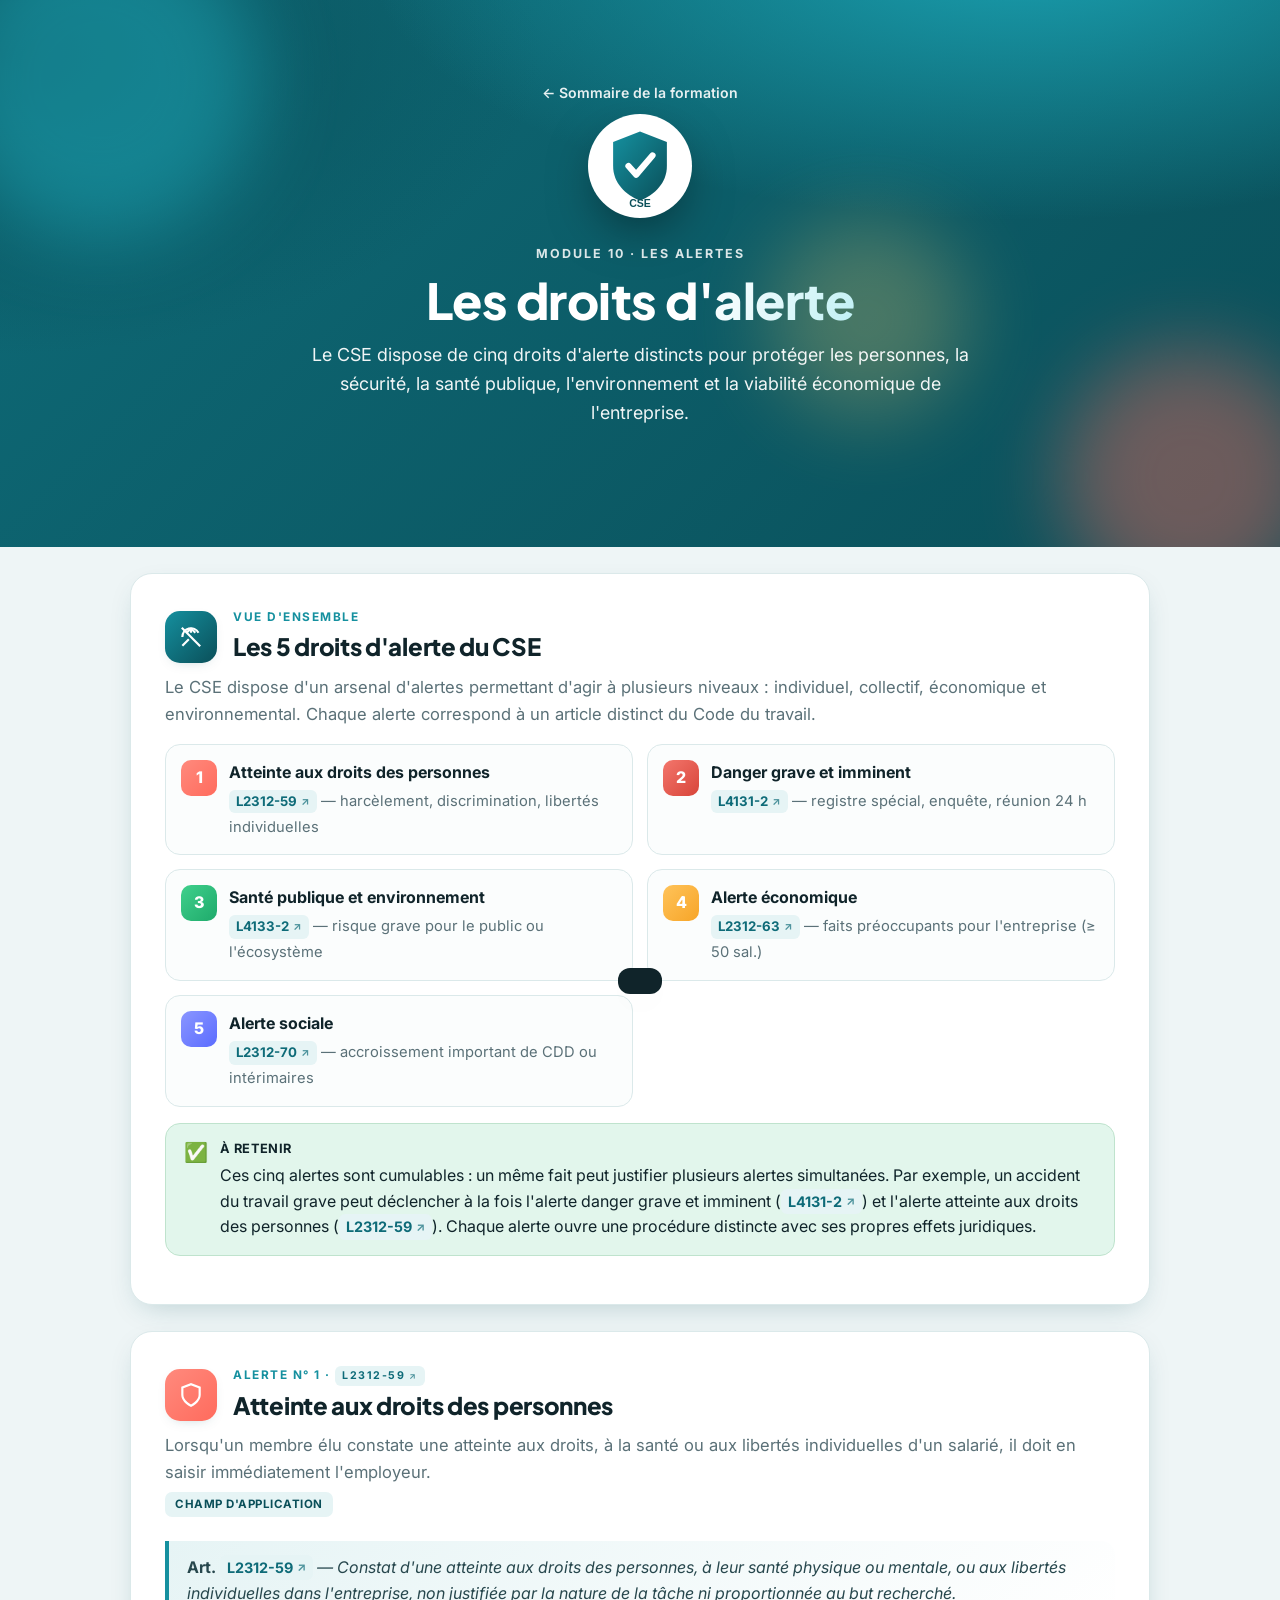
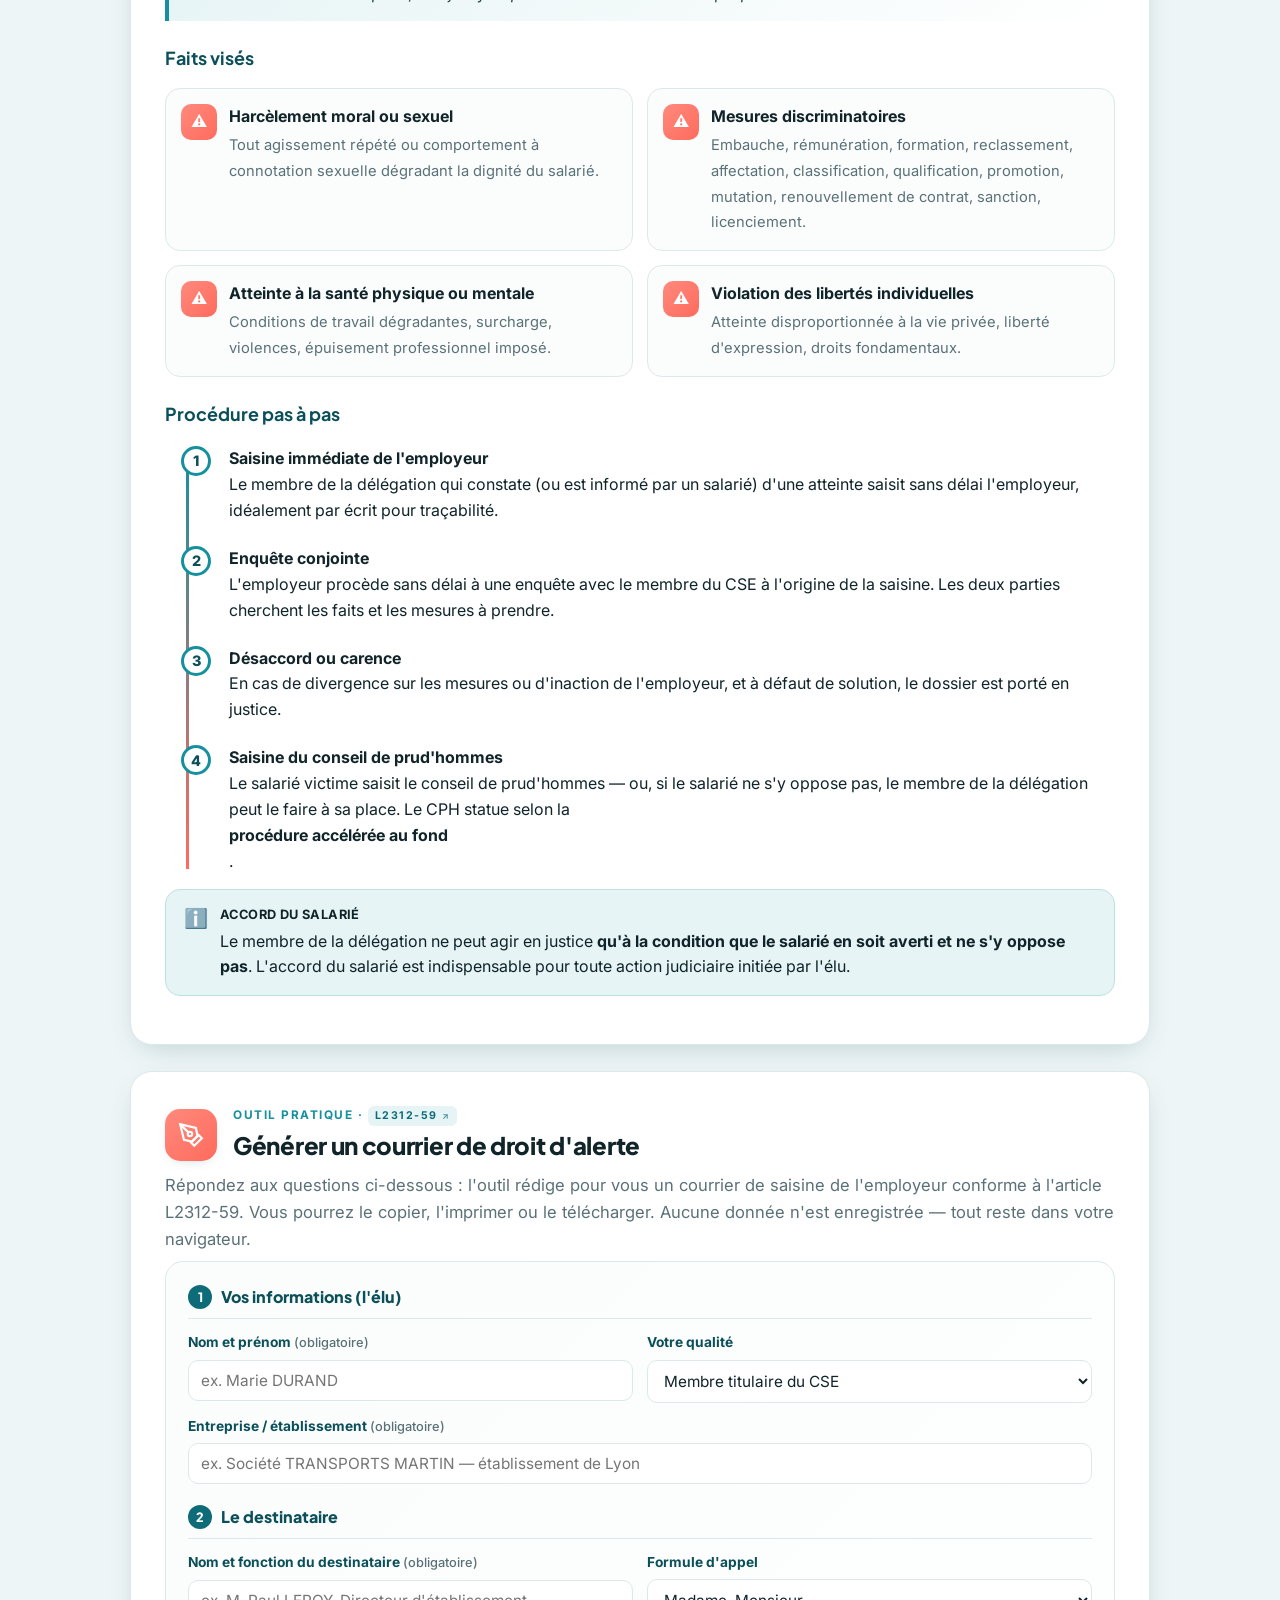
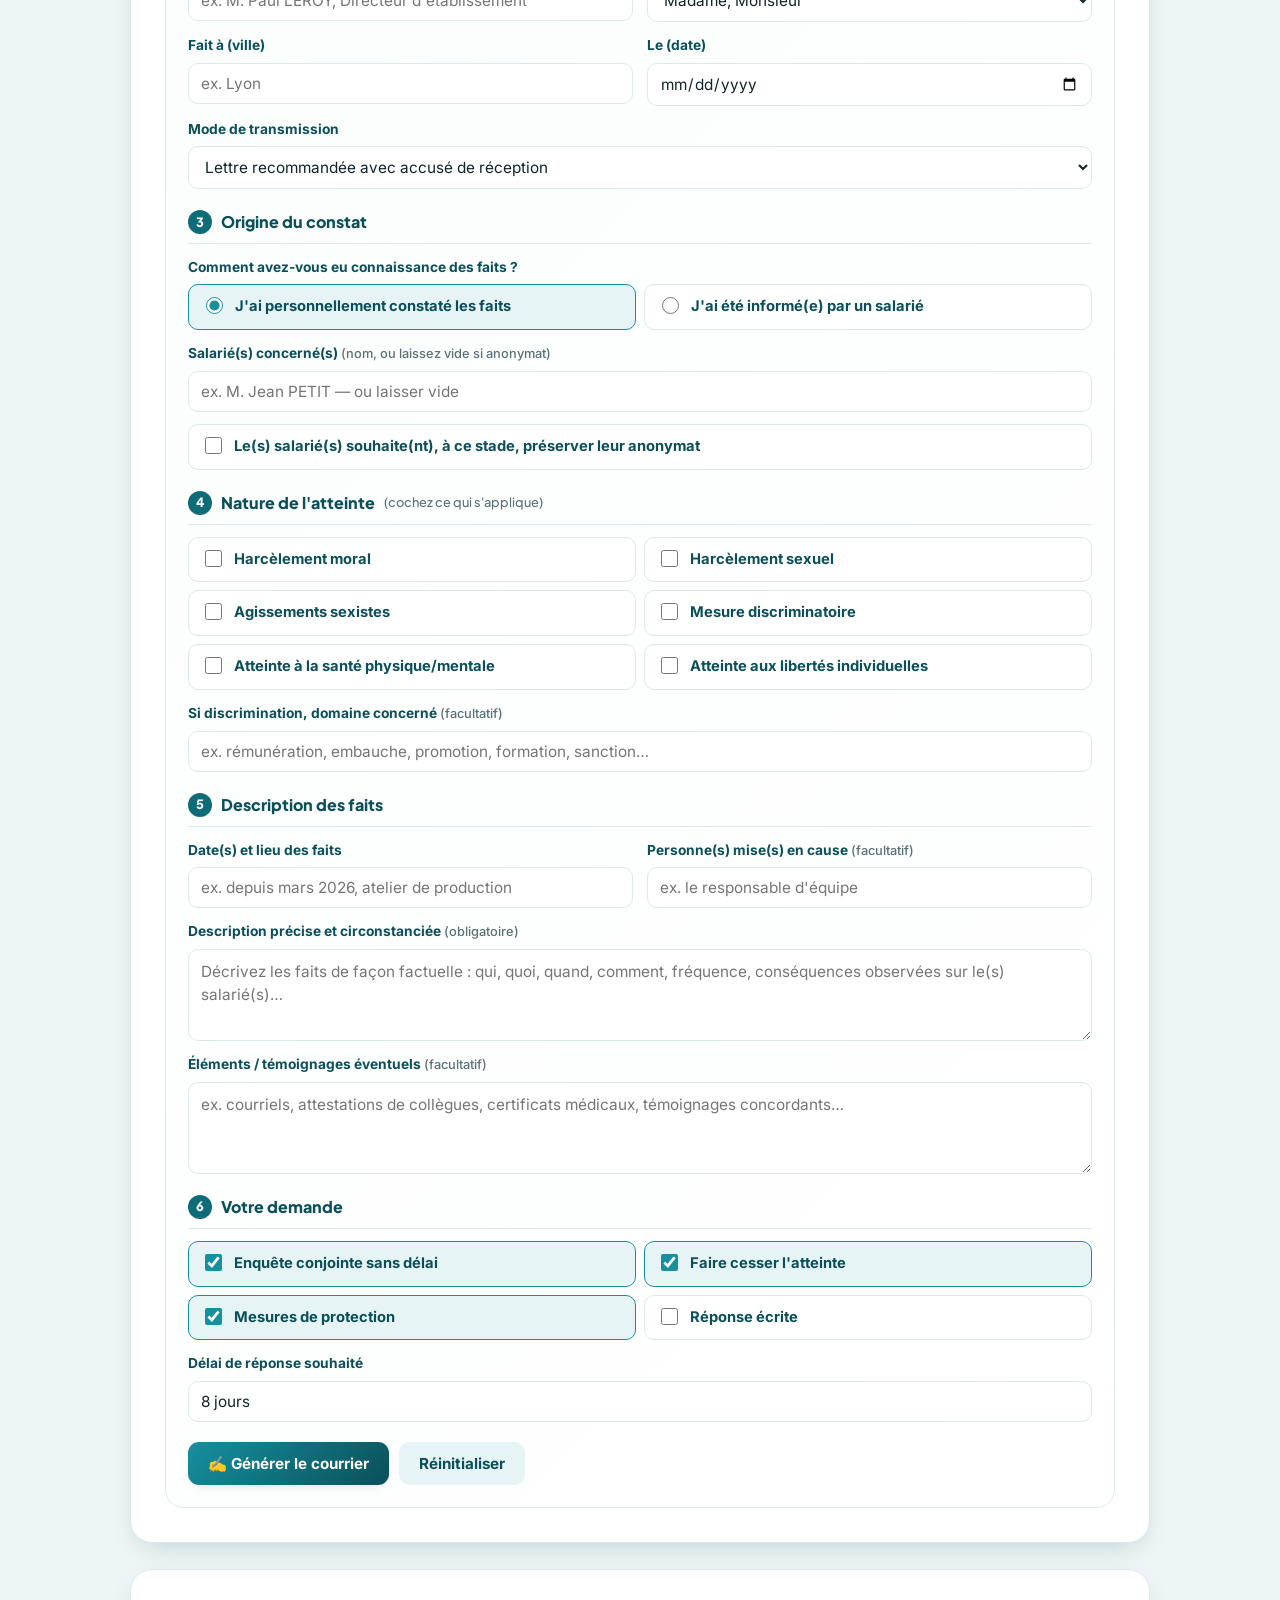
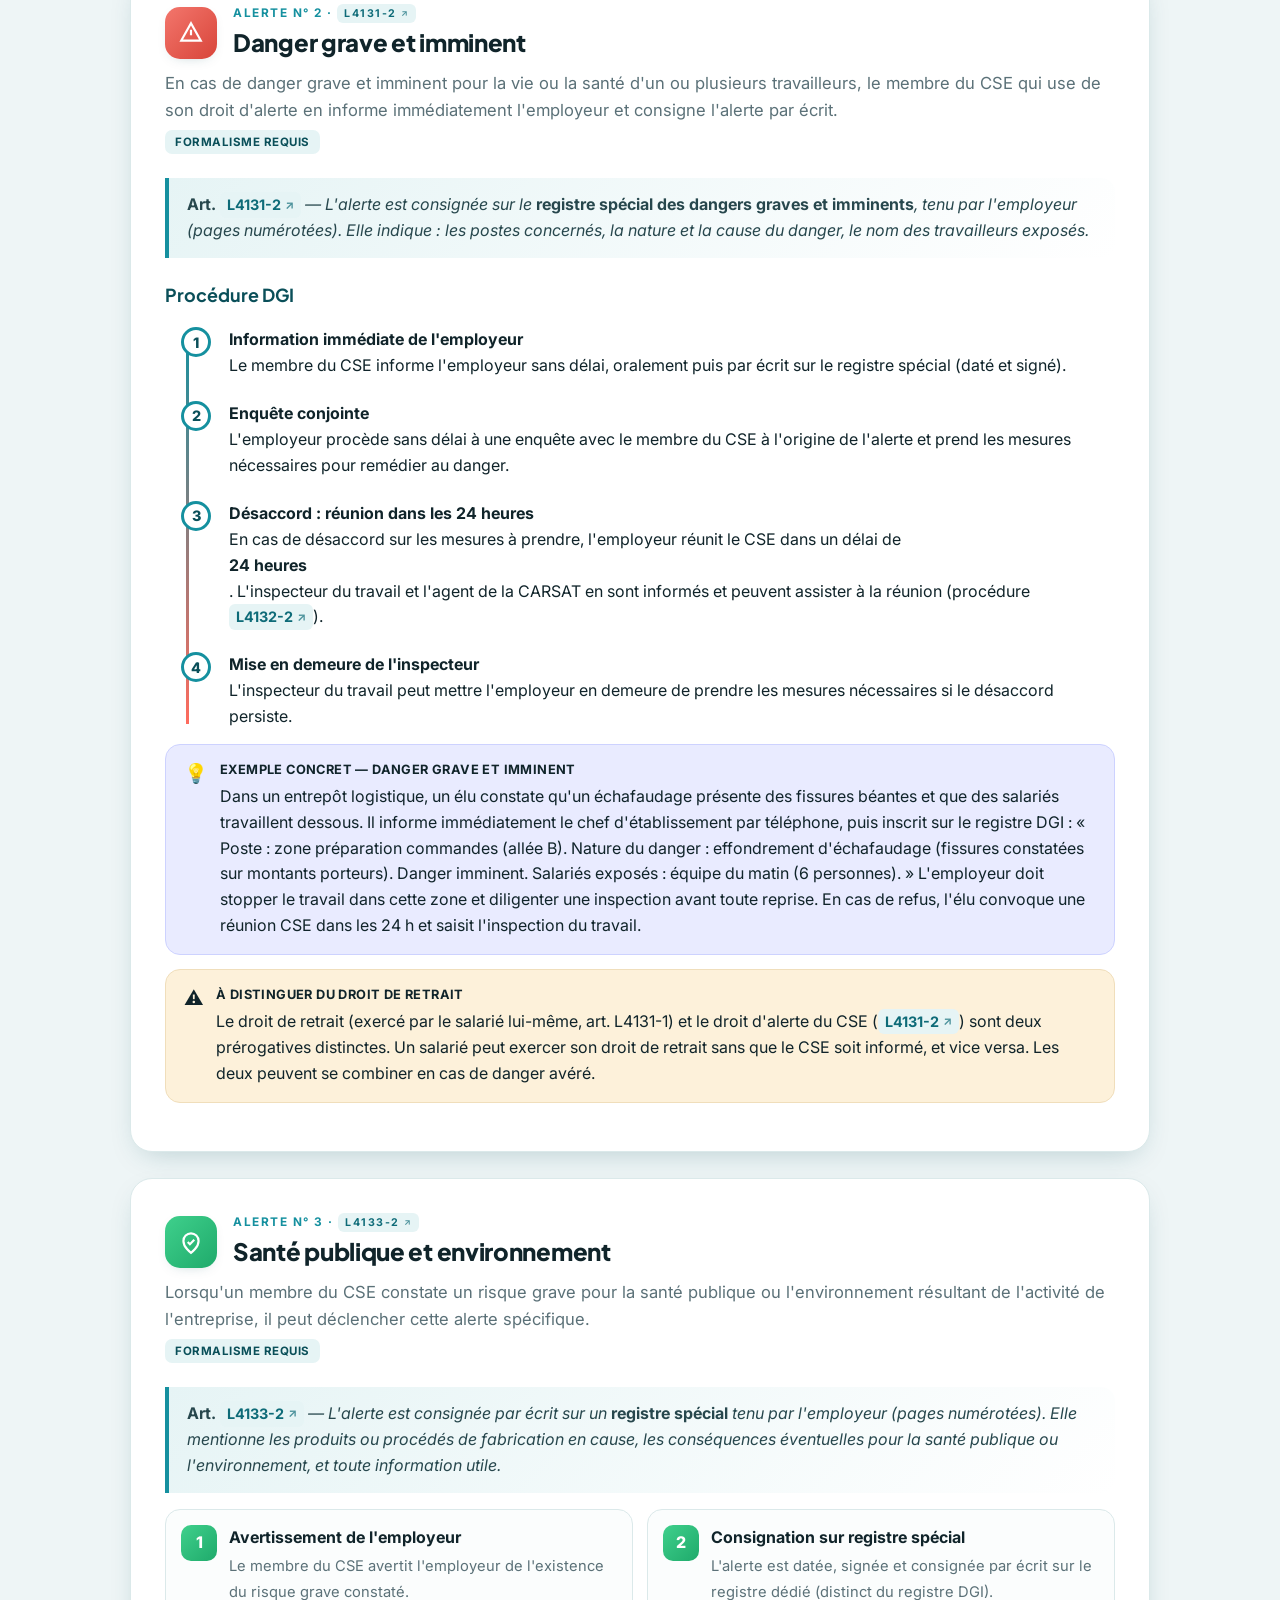
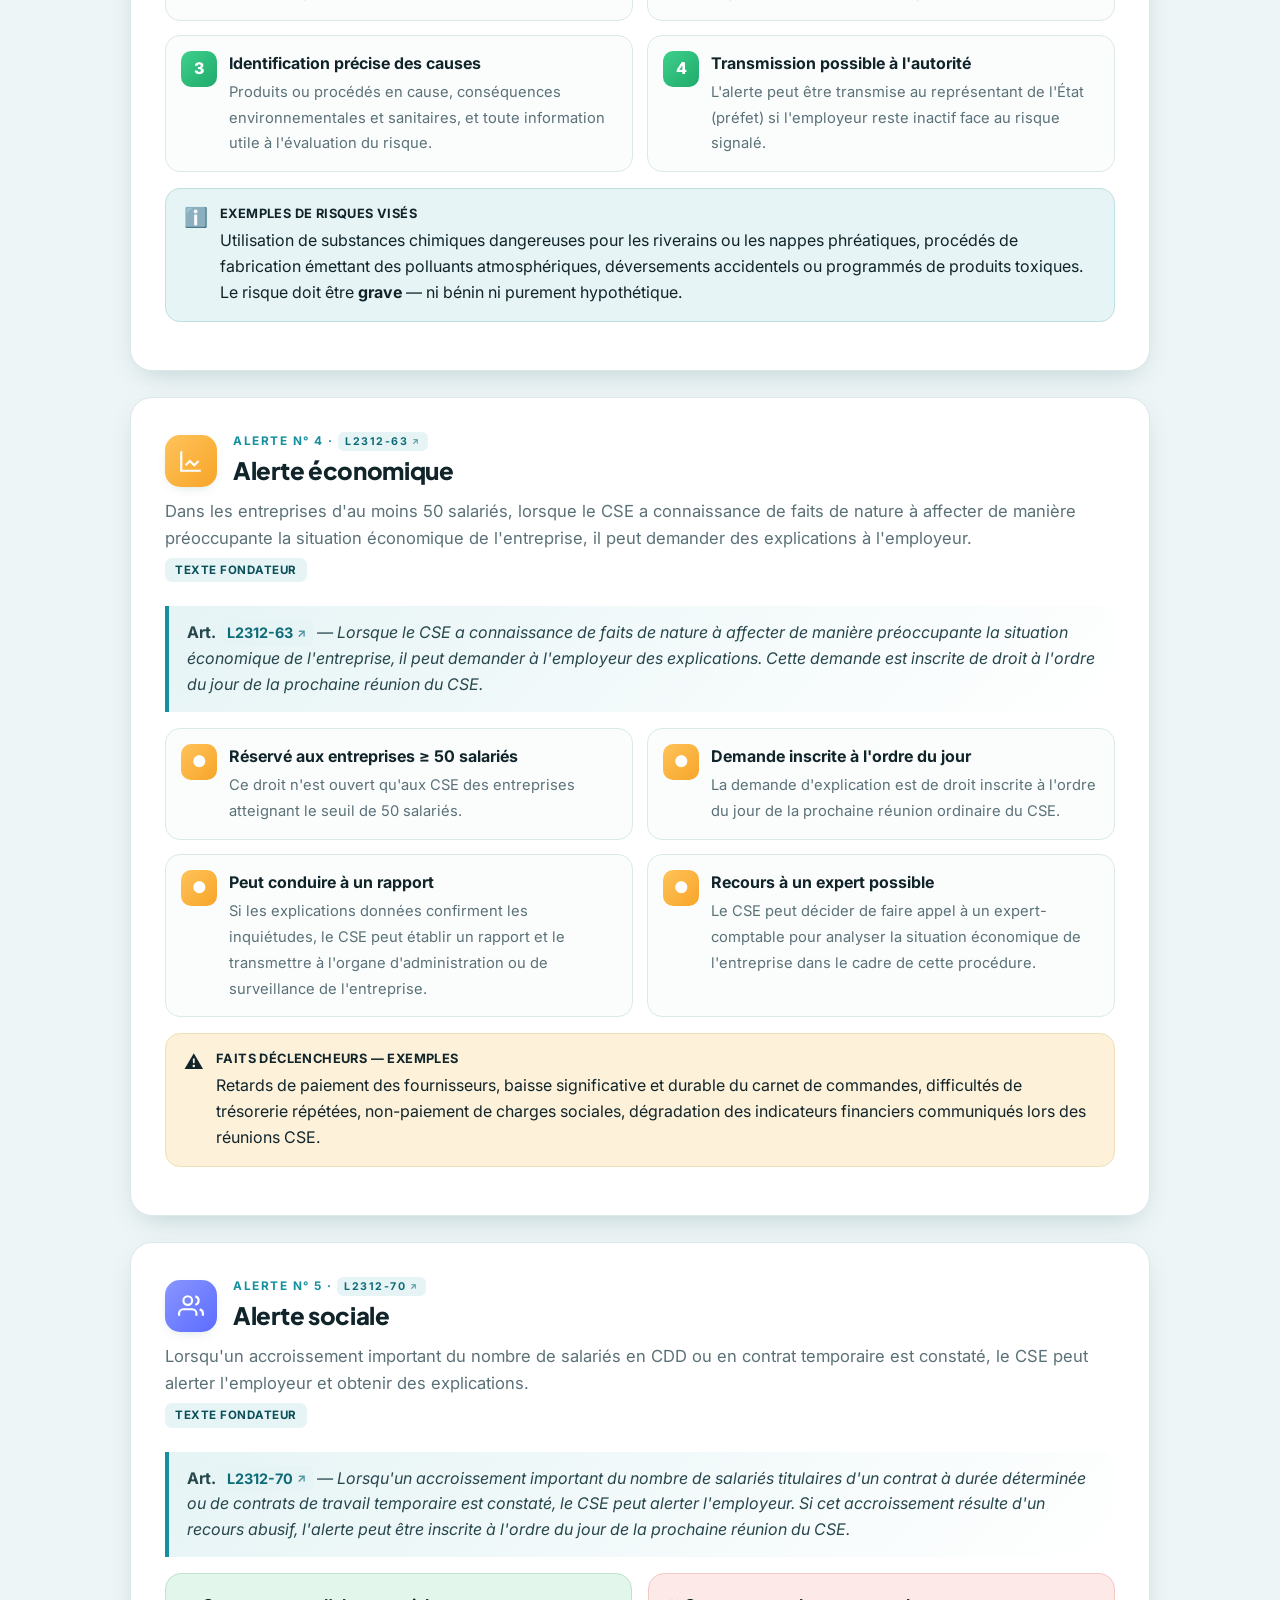
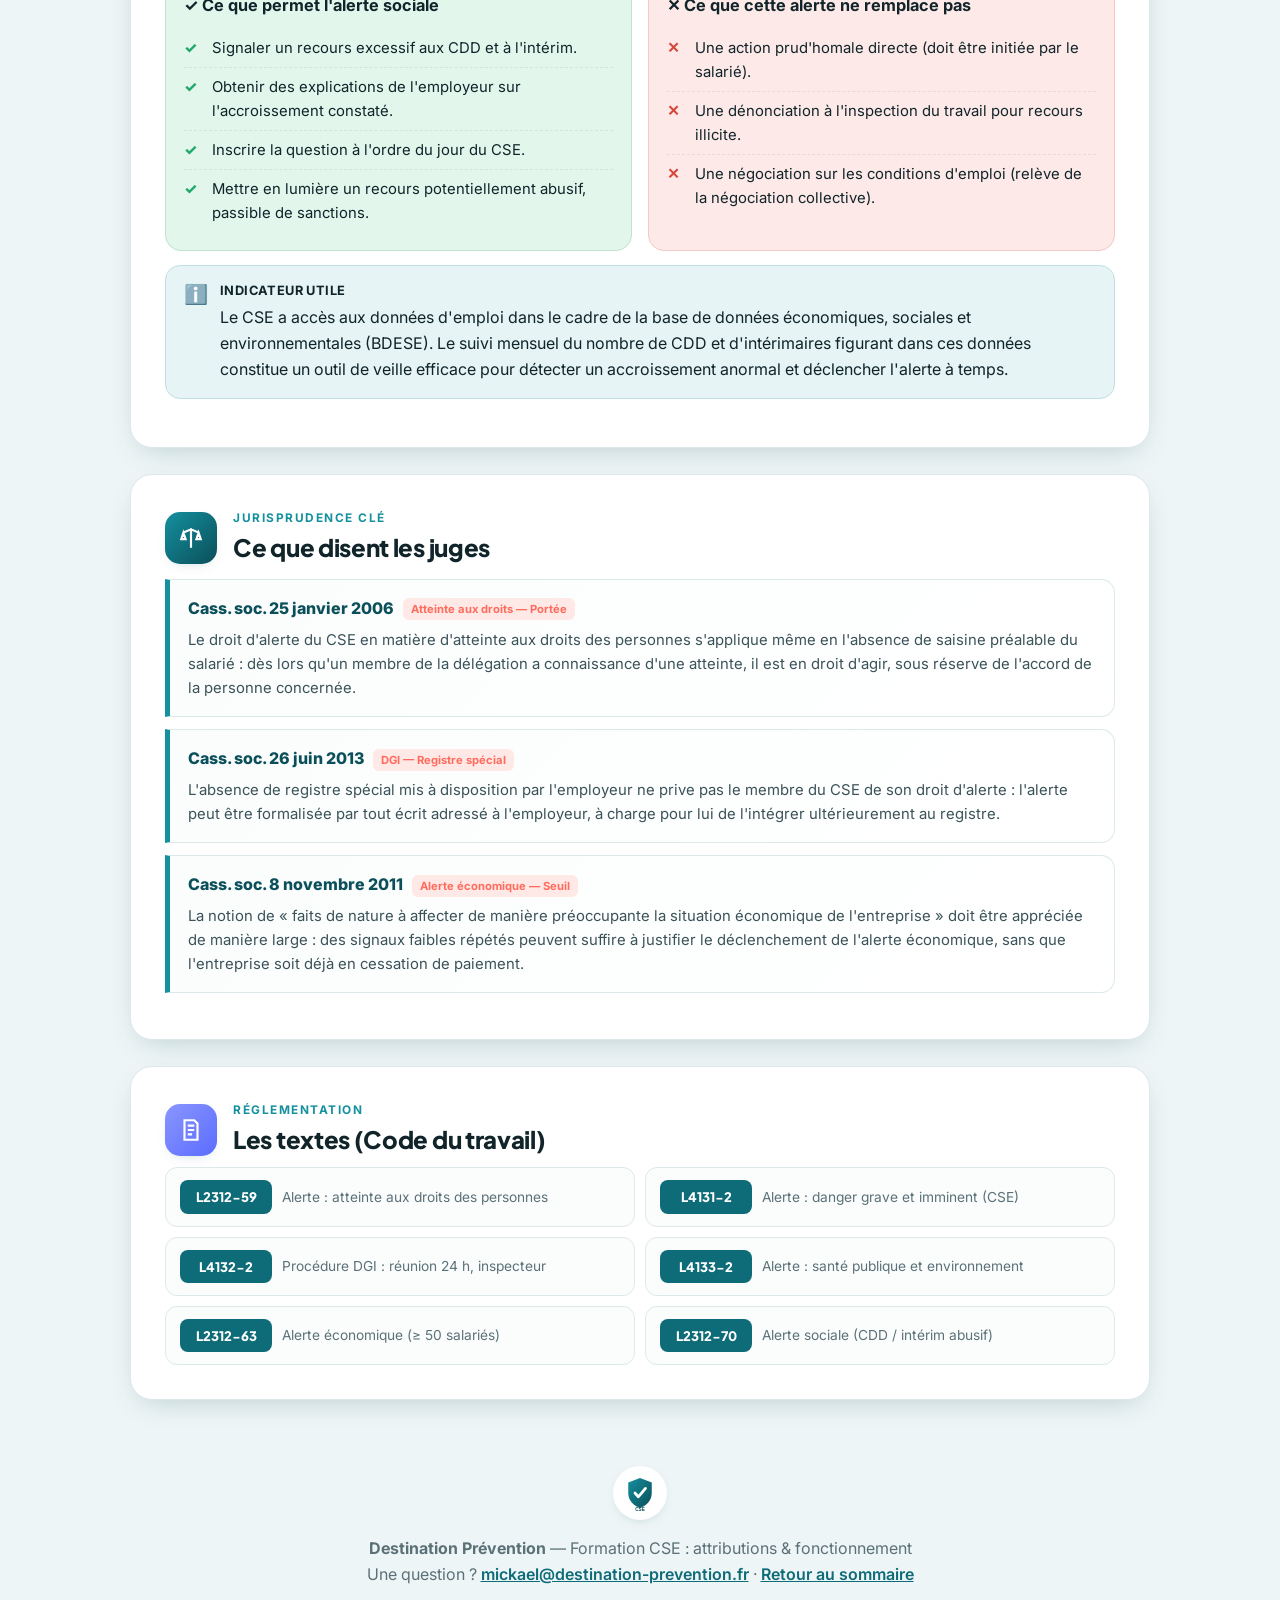
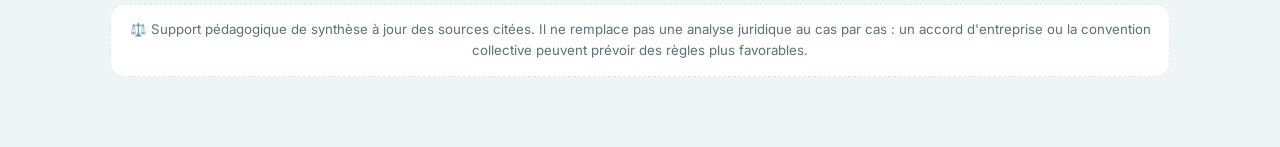
==== commit 40ec68e2: "Add files via upload" ====
--- a/alertes.html
+++ b/alertes.html
@@ -19,6 +19,7 @@
     <div class="links">
       <a href="#synthese">Synthèse</a>
       <a href="#atteinte">Atteinte aux droits</a>
+      <a href="#generateur">✍ Générer un courrier</a>
       <a href="#dgi">Danger imminent</a>
       <a href="#sante-publique">Santé publique</a>
       <a href="#economique">Alerte économique</a>
@@ -136,6 +137,119 @@
     </div>
   </section>
 
+  <!-- GÉNÉRATEUR DE COURRIER -->
+  <section id="generateur">
+    <div class="sec-head">
+      <div class="sec-ico t-coral">
+        <svg viewBox="0 0 24 24" fill="none" stroke="currentColor" stroke-width="2"><path d="M12 19l7-7 3 3-7 7-3-3z"/><path d="M18 13l-1.5-7.5L2 2l3.5 14.5L13 18l5-5z"/><path d="M2 2l7.586 7.586"/><circle cx="11" cy="11" r="2"/></svg>
+      </div>
+      <div><div class="kicker">Outil pratique · <a class="lf" href="https://www.legifrance.gouv.fr/codes/article_lc/LEGIARTI000038791189" target="_blank" rel="noopener">L2312-59</a></div><h2>Générer un courrier de droit d'alerte</h2></div>
+    </div>
+    <p class="lead">Répondez aux questions ci-dessous : l'outil rédige pour vous un courrier de saisine de l'employeur conforme à l'article L2312-59. Vous pourrez le copier, l'imprimer ou le télécharger. Aucune donnée n'est enregistrée — tout reste dans votre navigateur.</p>
+
+    <div class="gen" id="gen">
+
+      <div class="grp">
+        <div class="grp-t"><span class="stepn">1</span> Vos informations (l'élu)</div>
+        <div class="row">
+          <div class="fld"><label for="g-nom">Nom et prénom <span class="hintl">(obligatoire)</span></label><input type="text" id="g-nom" placeholder="ex. Marie DURAND"></div>
+          <div class="fld"><label for="g-qualite">Votre qualité</label>
+            <select id="g-qualite">
+              <option>Membre titulaire du CSE</option>
+              <option>Membre suppléant du CSE</option>
+              <option>Membre de la délégation du personnel au CSE</option>
+              <option>Référent en matière de lutte contre le harcèlement sexuel et les agissements sexistes</option>
+            </select>
+          </div>
+        </div>
+        <div class="fld full"><label for="g-entreprise">Entreprise / établissement <span class="hintl">(obligatoire)</span></label><input type="text" id="g-entreprise" placeholder="ex. Société TRANSPORTS MARTIN — établissement de Lyon"></div>
+      </div>
+
+      <div class="grp">
+        <div class="grp-t"><span class="stepn">2</span> Le destinataire</div>
+        <div class="row">
+          <div class="fld"><label for="g-dest">Nom et fonction du destinataire <span class="hintl">(obligatoire)</span></label><input type="text" id="g-dest" placeholder="ex. M. Paul LEROY, Directeur d'établissement"></div>
+          <div class="fld"><label for="g-civ">Formule d'appel</label>
+            <select id="g-civ"><option>Madame, Monsieur</option><option>Madame</option><option>Monsieur</option></select>
+          </div>
+        </div>
+        <div class="row">
+          <div class="fld"><label for="g-ville">Fait à (ville)</label><input type="text" id="g-ville" placeholder="ex. Lyon"></div>
+          <div class="fld"><label for="g-date">Le (date)</label><input type="date" id="g-date"></div>
+        </div>
+        <div class="fld full"><label for="g-envoi">Mode de transmission</label>
+          <select id="g-envoi">
+            <option>Lettre recommandée avec accusé de réception</option>
+            <option>Remise en main propre contre décharge</option>
+            <option>Courriel avec accusé de réception</option>
+          </select>
+        </div>
+      </div>
+
+      <div class="grp">
+        <div class="grp-t"><span class="stepn">3</span> Origine du constat</div>
+        <div class="fld full"><label>Comment avez-vous eu connaissance des faits ?</label>
+          <div class="radio-line">
+            <label class="chk on"><input type="radio" name="g-origine" value="constat" checked> J'ai personnellement constaté les faits</label>
+            <label class="chk"><input type="radio" name="g-origine" value="salarie"> J'ai été informé(e) par un salarié</label>
+          </div>
+        </div>
+        <div class="fld full"><label for="g-salarie">Salarié(s) concerné(s) <span class="hintl">(nom, ou laissez vide si anonymat)</span></label><input type="text" id="g-salarie" placeholder="ex. M. Jean PETIT — ou laisser vide"></div>
+        <label class="chk" id="g-anon-wrap"><input type="checkbox" id="g-anon"> Le(s) salarié(s) souhaite(nt), à ce stade, préserver leur anonymat</label>
+      </div>
+
+      <div class="grp">
+        <div class="grp-t"><span class="stepn">4</span> Nature de l'atteinte <span class="hintl" style="font-weight:500">(cochez ce qui s'applique)</span></div>
+        <div class="chk-grid" id="g-nature">
+          <label class="chk"><input type="checkbox" value="de faits de harcèlement moral"> Harcèlement moral</label>
+          <label class="chk"><input type="checkbox" value="de faits de harcèlement sexuel"> Harcèlement sexuel</label>
+          <label class="chk"><input type="checkbox" value="d'agissements sexistes"> Agissements sexistes</label>
+          <label class="chk"><input type="checkbox" value="d'une mesure discriminatoire"> Mesure discriminatoire</label>
+          <label class="chk"><input type="checkbox" value="d'une atteinte à la santé physique ou mentale d'un ou plusieurs salariés"> Atteinte à la santé physique/mentale</label>
+          <label class="chk"><input type="checkbox" value="d'une atteinte aux libertés individuelles"> Atteinte aux libertés individuelles</label>
+        </div>
+        <div class="fld full" style="margin-top:12px"><label for="g-disc">Si discrimination, domaine concerné <span class="hintl">(facultatif)</span></label><input type="text" id="g-disc" placeholder="ex. rémunération, embauche, promotion, formation, sanction…"></div>
+      </div>
+
+      <div class="grp">
+        <div class="grp-t"><span class="stepn">5</span> Description des faits</div>
+        <div class="row">
+          <div class="fld"><label for="g-quand">Date(s) et lieu des faits</label><input type="text" id="g-quand" placeholder="ex. depuis mars 2026, atelier de production"></div>
+          <div class="fld"><label for="g-mis">Personne(s) mise(s) en cause <span class="hintl">(facultatif)</span></label><input type="text" id="g-mis" placeholder="ex. le responsable d'équipe"></div>
+        </div>
+        <div class="fld full"><label for="g-faits">Description précise et circonstanciée <span class="hintl">(obligatoire)</span></label><textarea id="g-faits" placeholder="Décrivez les faits de façon factuelle : qui, quoi, quand, comment, fréquence, conséquences observées sur le(s) salarié(s)…"></textarea></div>
+        <div class="fld full"><label for="g-preuves">Éléments / témoignages éventuels <span class="hintl">(facultatif)</span></label><textarea id="g-preuves" placeholder="ex. courriels, attestations de collègues, certificats médicaux, témoignages concordants…"></textarea></div>
+      </div>
+
+      <div class="grp">
+        <div class="grp-t"><span class="stepn">6</span> Votre demande</div>
+        <div class="chk-grid">
+          <label class="chk on"><input type="checkbox" class="g-dem" value="de procéder sans délai à une enquête conjointe, conformément à l'article L. 2312-59 du Code du travail" checked> Enquête conjointe sans délai</label>
+          <label class="chk on"><input type="checkbox" class="g-dem" value="de prendre sans délai les mesures nécessaires pour faire cesser cette atteinte" checked> Faire cesser l'atteinte</label>
+          <label class="chk on"><input type="checkbox" class="g-dem" value="de mettre en œuvre les mesures de protection nécessaires au bénéfice du ou des salariés concernés" checked> Mesures de protection</label>
+          <label class="chk"><input type="checkbox" class="g-dem" value="de m'informer par écrit des suites données à la présente saisine"> Réponse écrite</label>
+        </div>
+        <div class="fld full" style="margin-top:12px"><label for="g-delai">Délai de réponse souhaité</label><input type="text" id="g-delai" value="8 jours"></div>
+      </div>
+
+      <div class="gen-actions">
+        <button class="btn btn-primary" id="g-gen" type="button">✍ Générer le courrier</button>
+        <button class="btn btn-ghost" id="g-reset" type="button">Réinitialiser</button>
+      </div>
+    </div>
+
+    <div class="gen-out" id="gen-out">
+      <h3 class="sub">Votre courrier</h3>
+      <div class="letter" id="print-area"></div>
+      <div class="gen-actions">
+        <button class="btn btn-primary" id="g-copy" type="button">📋 Copier le texte</button>
+        <button class="btn btn-ghost" id="g-print" type="button">🖨 Imprimer / PDF</button>
+        <button class="btn btn-ghost" id="g-dl" type="button">⬇ Télécharger (.txt)</button>
+      </div>
+      <p class="gen-warn">⚠️ Ce courrier est un modèle généré automatiquement à partir de vos réponses. Relisez-le et adaptez-le à votre situation avant envoi. Conservez une preuve d'envoi (accusé de réception ou décharge). En cas de doute, contactez <a href="mailto:mickael@destination-prevention.fr">mickael@destination-prevention.fr</a>.</p>
+    </div>
+  </section>
+
   <!-- ALERTE 2 : DANGER GRAVE ET IMMINENT -->
   <section id="dgi">
     <div class="sec-head">
@@ -342,5 +456,165 @@
 <div id="toast"></div>
 <button class="btt" id="btt" aria-label="Revenir en haut">↑</button>
 <script src="app.js"></script>
+<script>
+(function(){
+  var gen = document.getElementById('gen');
+  if(!gen) return;
+  var $ = function(id){ return document.getElementById(id); };
+
+  // état visuel des cases / radios
+  gen.querySelectorAll('.chk input').forEach(function(inp){
+    function sync(){
+      if(inp.type==='radio'){
+        var grp = gen.querySelectorAll('input[name="'+inp.name+'"]');
+        grp.forEach(function(r){ r.closest('.chk').classList.toggle('on', r.checked); });
+      } else {
+        inp.closest('.chk').classList.toggle('on', inp.checked);
+      }
+    }
+    inp.addEventListener('change', sync); sync();
+  });
+
+  function frDate(v){
+    var mois=['janvier','février','mars','avril','mai','juin','juillet','août','septembre','octobre','novembre','décembre'];
+    var d = v ? new Date(v+'T00:00:00') : new Date();
+    if(isNaN(d)) d=new Date();
+    return d.getDate()+' '+mois[d.getMonth()]+' '+d.getFullYear();
+  }
+  function joinFr(arr){
+    if(arr.length<=1) return arr.join('');
+    return arr.slice(0,-1).join(', ')+' et '+arr[arr.length-1];
+  }
+  function flag(el,bad){ if(el) el.classList.toggle('err-field', !!bad); }
+
+  function build(){
+    var nom=$('g-nom').value.trim();
+    var ent=$('g-entreprise').value.trim();
+    var dest=$('g-dest').value.trim();
+    var faits=$('g-faits').value.trim();
+    // validation
+    var miss=false;
+    [['g-nom',nom],['g-entreprise',ent],['g-dest',dest],['g-faits',faits]].forEach(function(p){
+      var bad=!p[1]; flag($(p[0]),bad); if(bad) miss=true;
+    });
+    var natures=[].slice.call(document.querySelectorAll('#g-nature input:checked')).map(function(i){return i.value;});
+    var natWrap=document.getElementById('g-nature');
+    if(!natures.length){ natWrap.style.outline='2px solid var(--red)'; natWrap.style.borderRadius='10px'; miss=true; }
+    else { natWrap.style.outline='none'; }
+    if(miss){
+      alert('Merci de compléter les champs obligatoires (nom, entreprise, destinataire, description des faits) et de cocher au moins une nature d\'atteinte.');
+      return null;
+    }
+
+    var qualite=$('g-qualite').value;
+    var civ=$('g-civ').value;
+    var ville=$('g-ville').value.trim();
+    var date=frDate($('g-date').value);
+    var envoi=$('g-envoi').value;
+    var origine=(document.querySelector('input[name="g-origine"]:checked')||{}).value;
+    var salarie=$('g-salarie').value.trim();
+    var anon=$('g-anon').checked;
+    var disc=$('g-disc').value.trim();
+    var quand=$('g-quand').value.trim();
+    var mis=$('g-mis').value.trim();
+    var preuves=$('g-preuves').value.trim();
+    var delai=$('g-delai').value.trim()||'8 jours';
+    var demandes=[].slice.call(document.querySelectorAll('.g-dem:checked')).map(function(i){return i.value;});
+    if(!demandes.length) demandes=["de procéder sans délai à une enquête conjointe, conformément à l'article L. 2312-59 du Code du travail"];
+
+    var natTxt = joinFr(natures);
+    if(disc) natTxt += " (domaine concerné : "+disc+")";
+
+    var L=[];
+    L.push(nom);
+    L.push(qualite);
+    L.push("Comité social et économique — "+ent);
+    L.push("");
+    L.push("À l'attention de "+dest);
+    L.push("");
+    L.push((ville?ville+', ':'')+"le "+date);
+    L.push("");
+    L.push(envoi);
+    L.push("");
+    L.push("Objet : Exercice du droit d'alerte pour atteinte aux droits des personnes (article L. 2312-59 du Code du travail)");
+    L.push("");
+    L.push(civ+",");
+    L.push("");
+    var qualL = qualite.charAt(0).toLowerCase()+qualite.slice(1);
+    var intro="En ma qualité de "+qualL+" et en application de l'article L. 2312-59 du Code du travail, je vous saisis par la présente d'une atteinte aux droits des personnes constatée au sein de l'entreprise "+ent+".";
+    L.push(intro);
+    L.push("");
+    var orig = (origine==='salarie')
+      ? "J'ai été informé(e) par un salarié de l'entreprise des faits suivants :"
+      : "J'ai personnellement constaté les faits suivants :";
+    L.push(orig);
+    L.push("");
+    var bloc="";
+    if(quand) bloc += "• Date(s) et lieu : "+quand+"\n";
+    if(mis) bloc += "• Personne(s) mise(s) en cause : "+mis+"\n";
+    bloc += "• Description : "+faits;
+    if(preuves) bloc += "\n• Éléments à l'appui : "+preuves;
+    L.push(bloc);
+    L.push("");
+    if(anon || !salarie){
+      L.push("Le ou les salariés concernés souhaitent, à ce stade, préserver leur anonymat.");
+    } else {
+      L.push("Salarié(s) concerné(s) : "+salarie+".");
+    }
+    L.push("");
+    L.push("La présente saisine porte sur l'existence "+natTxt+".");
+    L.push("");
+    L.push("Ces faits, qui ne sont justifiés ni par la nature de la tâche à accomplir ni proportionnés au but recherché, sont constitutifs d'une atteinte aux droits des personnes, à leur santé physique et mentale ou aux libertés individuelles, au sens de l'article L. 2312-59 du Code du travail.");
+    L.push("");
+    L.push("En conséquence, je vous demande de bien vouloir, sans délai :");
+    demandes.forEach(function(d){ L.push("— "+d+" ;"); });
+    L.push("");
+    L.push("Je vous remercie de m'indiquer, dans un délai de "+delai+", les suites que vous entendez donner à la présente saisine.");
+    L.push("");
+    L.push("Je vous rappelle qu'à défaut de solution trouvée ensemble, ou en cas de divergence sur la réalité de cette atteinte, le conseil de prud'hommes pourra être saisi et statuera selon la procédure accélérée au fond (article L. 2312-59 du Code du travail).");
+    L.push("");
+    L.push("Je vous prie d'agréer, "+civ+", l'expression de mes salutations distinguées.");
+    L.push("");
+    L.push("");
+    L.push(nom);
+    L.push(qualite);
+    L.push("Signature :");
+    return L.join("\n");
+  }
+
+  function show(txt){
+    $('print-area').textContent = txt;
+    var out=$('gen-out'); out.classList.add('show');
+    out.scrollIntoView({behavior:'smooth', block:'start'});
+  }
+
+  $('g-gen').addEventListener('click', function(){ var t=build(); if(t) show(t); });
+
+  $('g-copy').addEventListener('click', function(){
+    var t=$('print-area').textContent;
+    if(navigator.clipboard){ navigator.clipboard.writeText(t); }
+    var toast=document.getElementById('toast');
+    if(toast){ toast.textContent='Courrier copié ✓'; toast.classList.add('show'); setTimeout(function(){toast.classList.remove('show');},1800); }
+  });
+
+  $('g-print').addEventListener('click', function(){ window.print(); });
+
+  $('g-dl').addEventListener('click', function(){
+    var t=$('print-area').textContent;
+    var blob=new Blob([t],{type:'text/plain;charset=utf-8'});
+    var a=document.createElement('a');
+    a.href=URL.createObjectURL(blob);
+    a.download='droit-alerte-L2312-59.txt';
+    document.body.appendChild(a); a.click(); document.body.removeChild(a);
+  });
+
+  $('g-reset').addEventListener('click', function(){
+    gen.querySelectorAll('input[type=text], input[type=date], textarea').forEach(function(i){ i.value=''; i.classList.remove('err-field'); });
+    $('g-delai').value='8 jours';
+    document.getElementById('g-nature').style.outline='none';
+    $('gen-out').classList.remove('show');
+  });
+})();
+</script>
 </body>
 </html>
--- a/styles.css
+++ b/styles.css
@@ -228,3 +228,65 @@
 .btt{position:fixed;bottom:24px;right:24px;width:48px;height:48px;border-radius:50%;background:var(--teal);color:#fff;border:none;cursor:pointer;box-shadow:var(--shadow);font-size:1.3rem;opacity:0;pointer-events:none;transition:.3s;z-index:140}
 .btt.show{opacity:1;pointer-events:auto}
 @media(max-width:680px){.feat{grid-template-columns:1fr}section{padding:24px 20px}}
+
+/* ===== Moteur de recherche (page d'accueil) ===== */
+.search-box{position:relative}
+.search-box .field{display:flex;align-items:center;gap:12px;background:#fff;border:2px solid var(--teal-2);border-radius:16px;padding:14px 18px;box-shadow:var(--shadow-sm)}
+.search-box .field svg{flex:none;width:24px;height:24px;color:var(--teal-2)}
+.search-box input{flex:1;border:none;outline:none;font-family:inherit;font-size:1.08rem;color:var(--ink);background:transparent}
+.search-box input::placeholder{color:#9bb0b5}
+.search-box .clear{border:none;background:var(--teal-l);color:var(--teal-d);width:30px;height:30px;border-radius:50%;cursor:pointer;font-size:1rem;line-height:1;display:none}
+.search-box .clear.show{display:block}
+.sr-meta{font-size:.86rem;color:var(--muted);margin:12px 2px 4px;min-height:1.1em}
+.sr-results{display:grid;gap:10px}
+.sr-item{display:block;text-decoration:none;color:var(--ink);border:1px solid var(--line);border-left:4px solid var(--teal-2);border-radius:12px;padding:13px 16px;background:#fbfdfd;transition:.18s}
+.sr-item:hover{background:var(--teal-l);transform:translateX(3px);box-shadow:var(--shadow-sm)}
+.sr-item .sr-mod{display:inline-block;font-size:.68rem;font-weight:800;letter-spacing:.6px;text-transform:uppercase;color:#fff;background:var(--teal-2);border-radius:6px;padding:2px 8px;margin-bottom:6px}
+.sr-item .sr-h{font-weight:800;color:var(--teal-d);margin-left:8px}
+.sr-item .sr-sn{display:block;font-size:.9rem;color:#3a5258;margin-top:5px}
+.sr-item .sr-sn mark{background:var(--amber-l);color:#9a6a07;border-radius:3px;padding:0 2px}
+.sr-empty{padding:14px 16px;border:1px dashed var(--line);border-radius:12px;color:var(--muted);font-size:.92rem;background:#fff}
+.search-hint{margin-top:10px;font-size:.84rem;color:var(--muted)}
+.search-hint b{color:var(--teal-d)}
+
+/* ===== Générateur de courrier (droit d'alerte) ===== */
+.gen{border:1px solid var(--line);border-radius:18px;padding:22px;background:linear-gradient(135deg,#fbfdfd,#fff);margin-top:8px}
+.gen .grp{margin:0 0 20px}
+.gen .grp:last-child{margin-bottom:0}
+.gen .grp-t{font-family:"Plus Jakarta Sans";font-weight:800;color:var(--teal-d);font-size:1rem;display:flex;align-items:center;gap:9px;margin:0 0 12px;padding-bottom:8px;border-bottom:1px solid var(--line)}
+.gen .grp-t .stepn{flex:none;width:24px;height:24px;border-radius:50%;background:var(--teal);color:#fff;font-size:.8rem;display:grid;place-items:center;font-weight:800}
+.gen .row{display:grid;grid-template-columns:1fr 1fr;gap:14px}
+@media(max-width:620px){.gen .row{grid-template-columns:1fr}}
+.gen .fld{display:flex;flex-direction:column;gap:6px;margin-bottom:12px}
+.gen .fld.full{grid-column:1/-1}
+.gen label{font-weight:700;color:var(--teal-d);font-size:.86rem}
+.gen .hintl{font-weight:500;color:var(--muted);font-size:.8rem}
+.gen input[type=text],.gen input[type=date],.gen select,.gen textarea{
+  font-family:inherit;font-size:.96rem;color:var(--ink);background:#fff;border:1.5px solid var(--line);border-radius:10px;padding:10px 12px;width:100%;transition:.18s}
+.gen input:focus,.gen select:focus,.gen textarea:focus{outline:none;border-color:var(--teal-2);box-shadow:0 0 0 3px rgba(21,144,159,.12)}
+.gen textarea{resize:vertical;min-height:92px;line-height:1.5}
+.gen .chk-grid{display:grid;grid-template-columns:1fr 1fr;gap:8px}
+@media(max-width:620px){.gen .chk-grid{grid-template-columns:1fr}}
+.gen .chk{display:flex;align-items:flex-start;gap:9px;border:1.5px solid var(--line);border-radius:10px;padding:10px 12px;cursor:pointer;background:#fff;transition:.18s;font-size:.92rem}
+.gen .chk:hover{border-color:#bfe0e2;background:var(--teal-l)}
+.gen .chk input{margin-top:2px;accent-color:var(--teal-2);width:17px;height:17px;flex:none}
+.gen .chk.on{border-color:var(--teal-2);background:var(--teal-l)}
+.gen .radio-line{display:flex;flex-wrap:wrap;gap:8px}
+.gen .radio-line .chk{flex:1;min-width:200px}
+.gen-actions{display:flex;flex-wrap:wrap;gap:10px;margin-top:18px}
+.btn{font-family:inherit;font-weight:700;font-size:.95rem;border:none;border-radius:11px;padding:12px 20px;cursor:pointer;display:inline-flex;align-items:center;gap:8px;transition:.18s}
+.btn-primary{background:linear-gradient(135deg,var(--teal-2),var(--teal-d));color:#fff;box-shadow:var(--shadow-sm)}
+.btn-primary:hover{transform:translateY(-2px)}
+.btn-ghost{background:var(--teal-l);color:var(--teal-d)}
+.btn-ghost:hover{background:#d3ebed}
+.btn[disabled]{opacity:.5;cursor:not-allowed;transform:none}
+.gen-out{margin-top:22px;display:none}
+.gen-out.show{display:block;animation:fade .4s ease}
+.letter{background:#fff;border:1px solid var(--line);border-radius:14px;padding:30px 34px;box-shadow:var(--shadow-sm);white-space:pre-wrap;font-family:"Inter",serif;font-size:.95rem;line-height:1.7;color:#22343a;max-height:540px;overflow:auto}
+.gen-warn{font-size:.82rem;color:var(--muted);margin-top:10px}
+.err-field{border-color:var(--red)!important;box-shadow:0 0 0 3px rgba(216,69,58,.12)!important}
+@media print{
+  body *{visibility:hidden!important}
+  #print-area,#print-area *{visibility:visible!important}
+  #print-area{position:absolute;left:0;top:0;width:100%;padding:0;border:none;box-shadow:none;max-height:none;white-space:pre-wrap}
+}
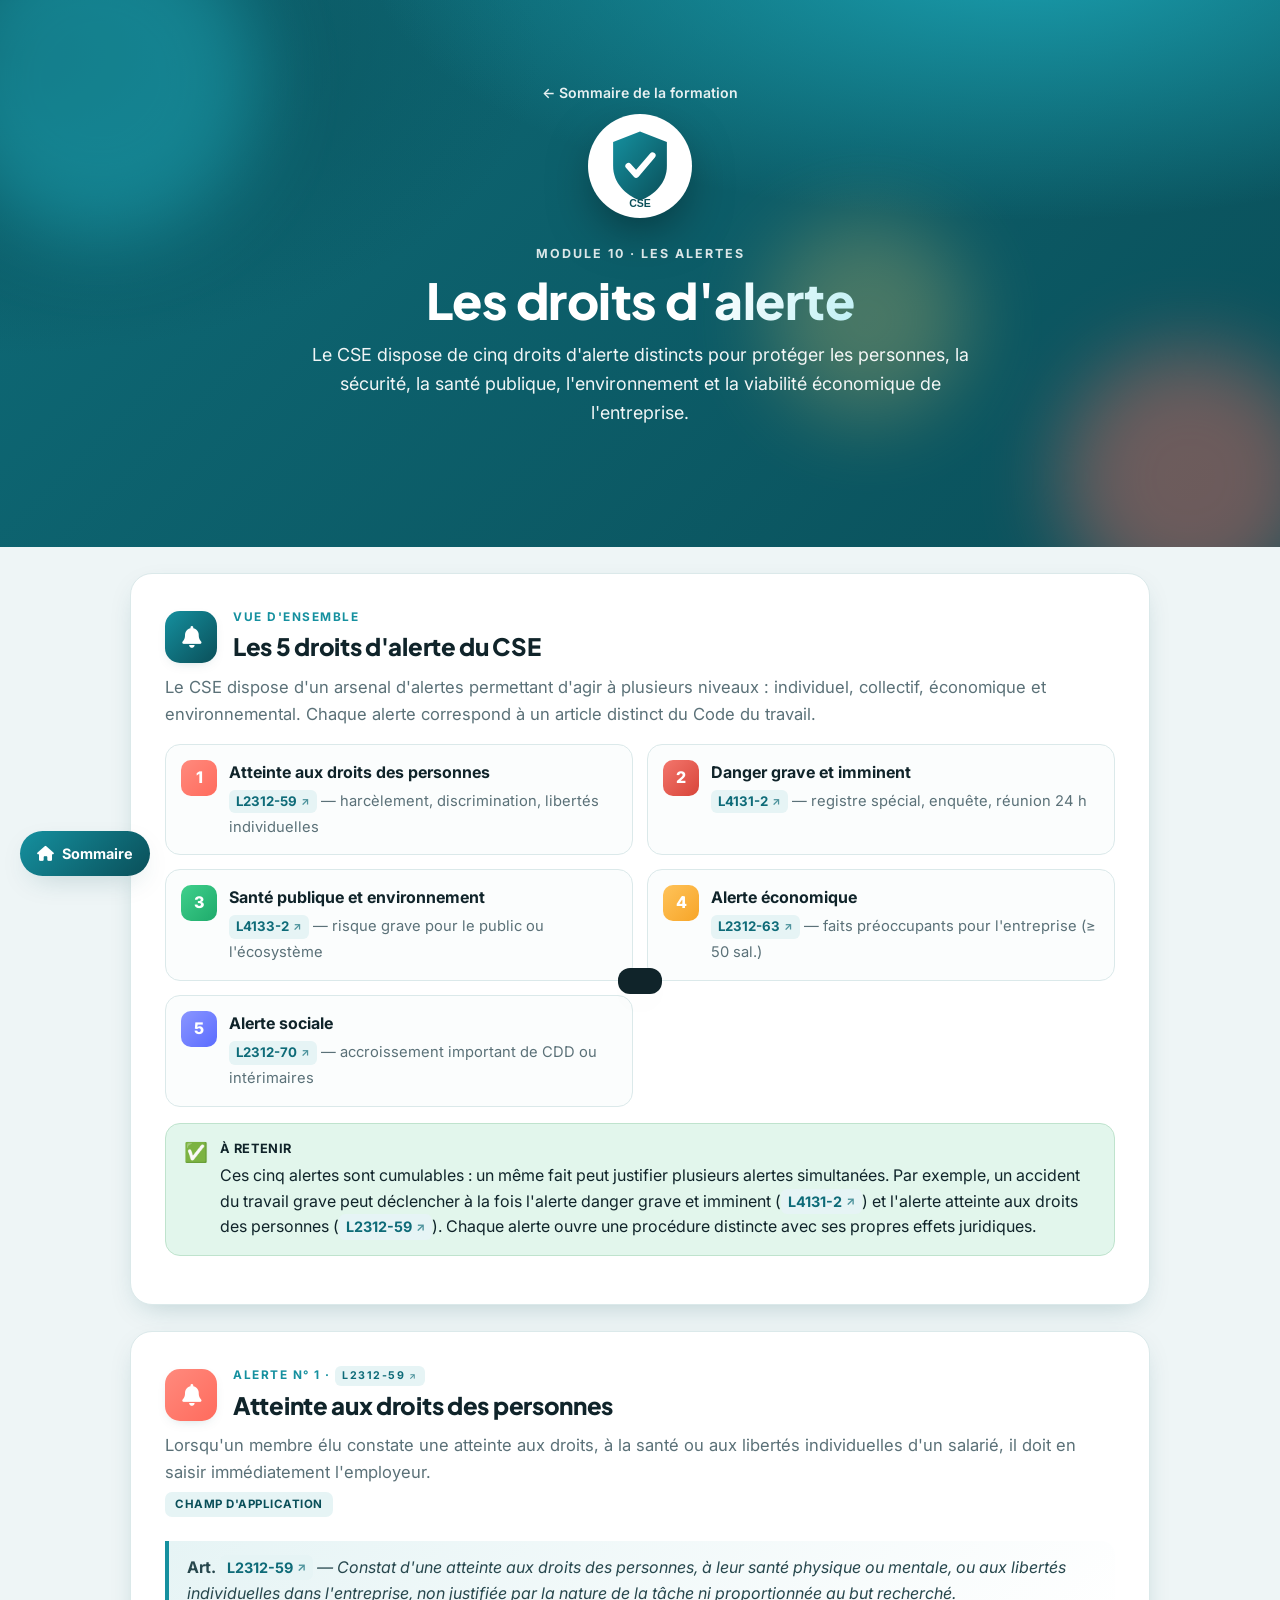
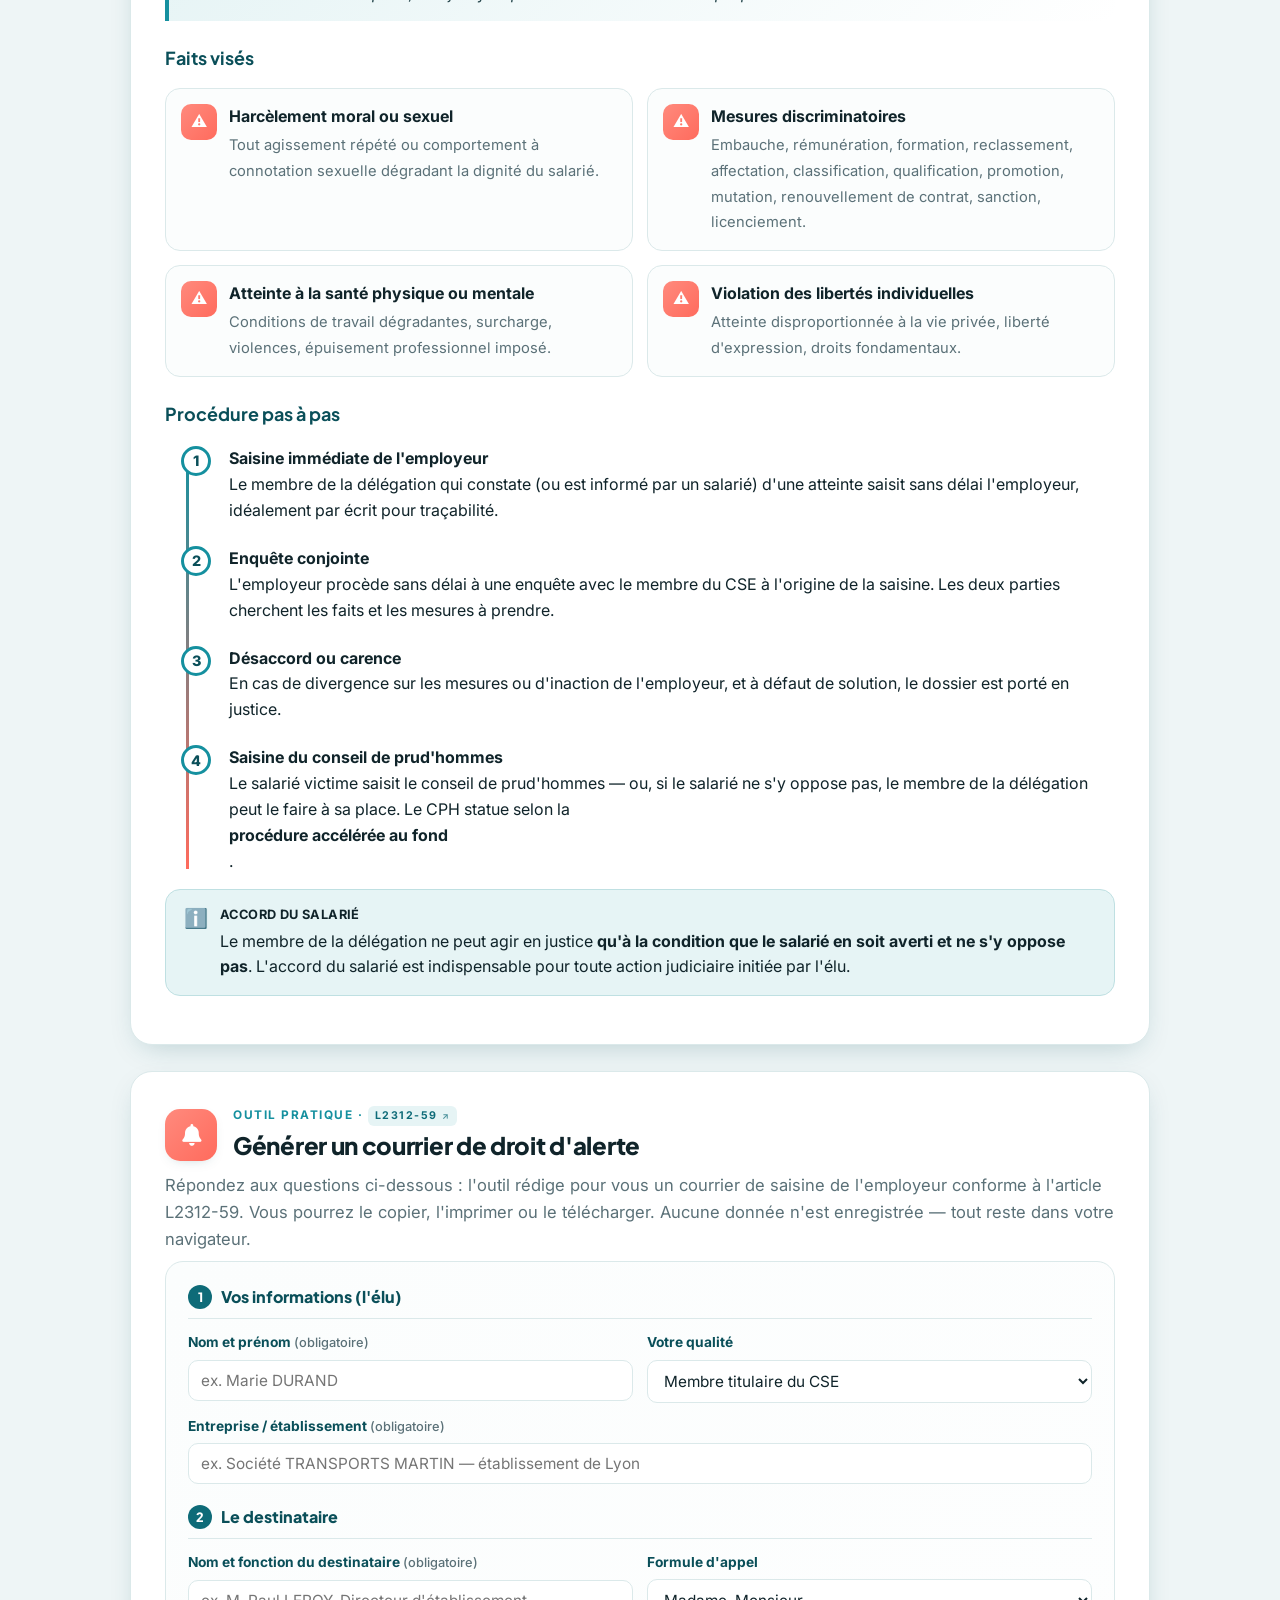
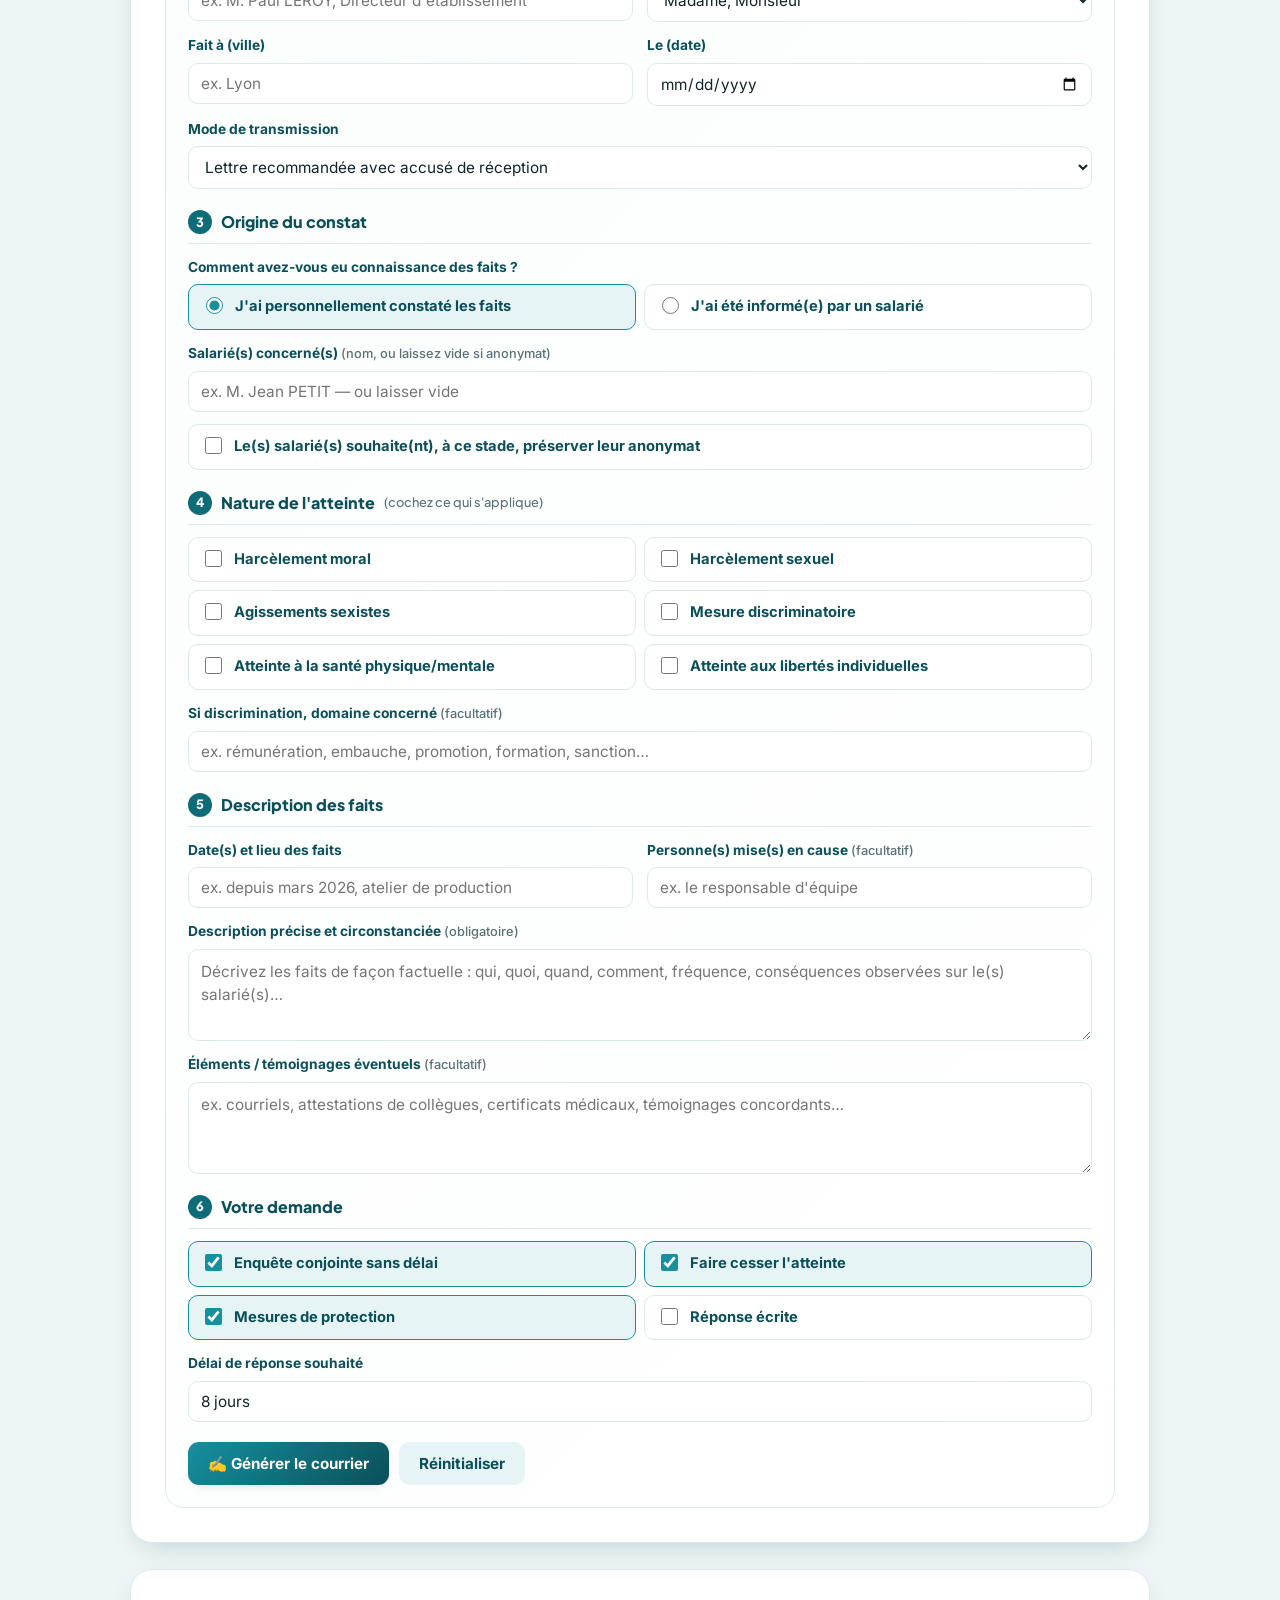
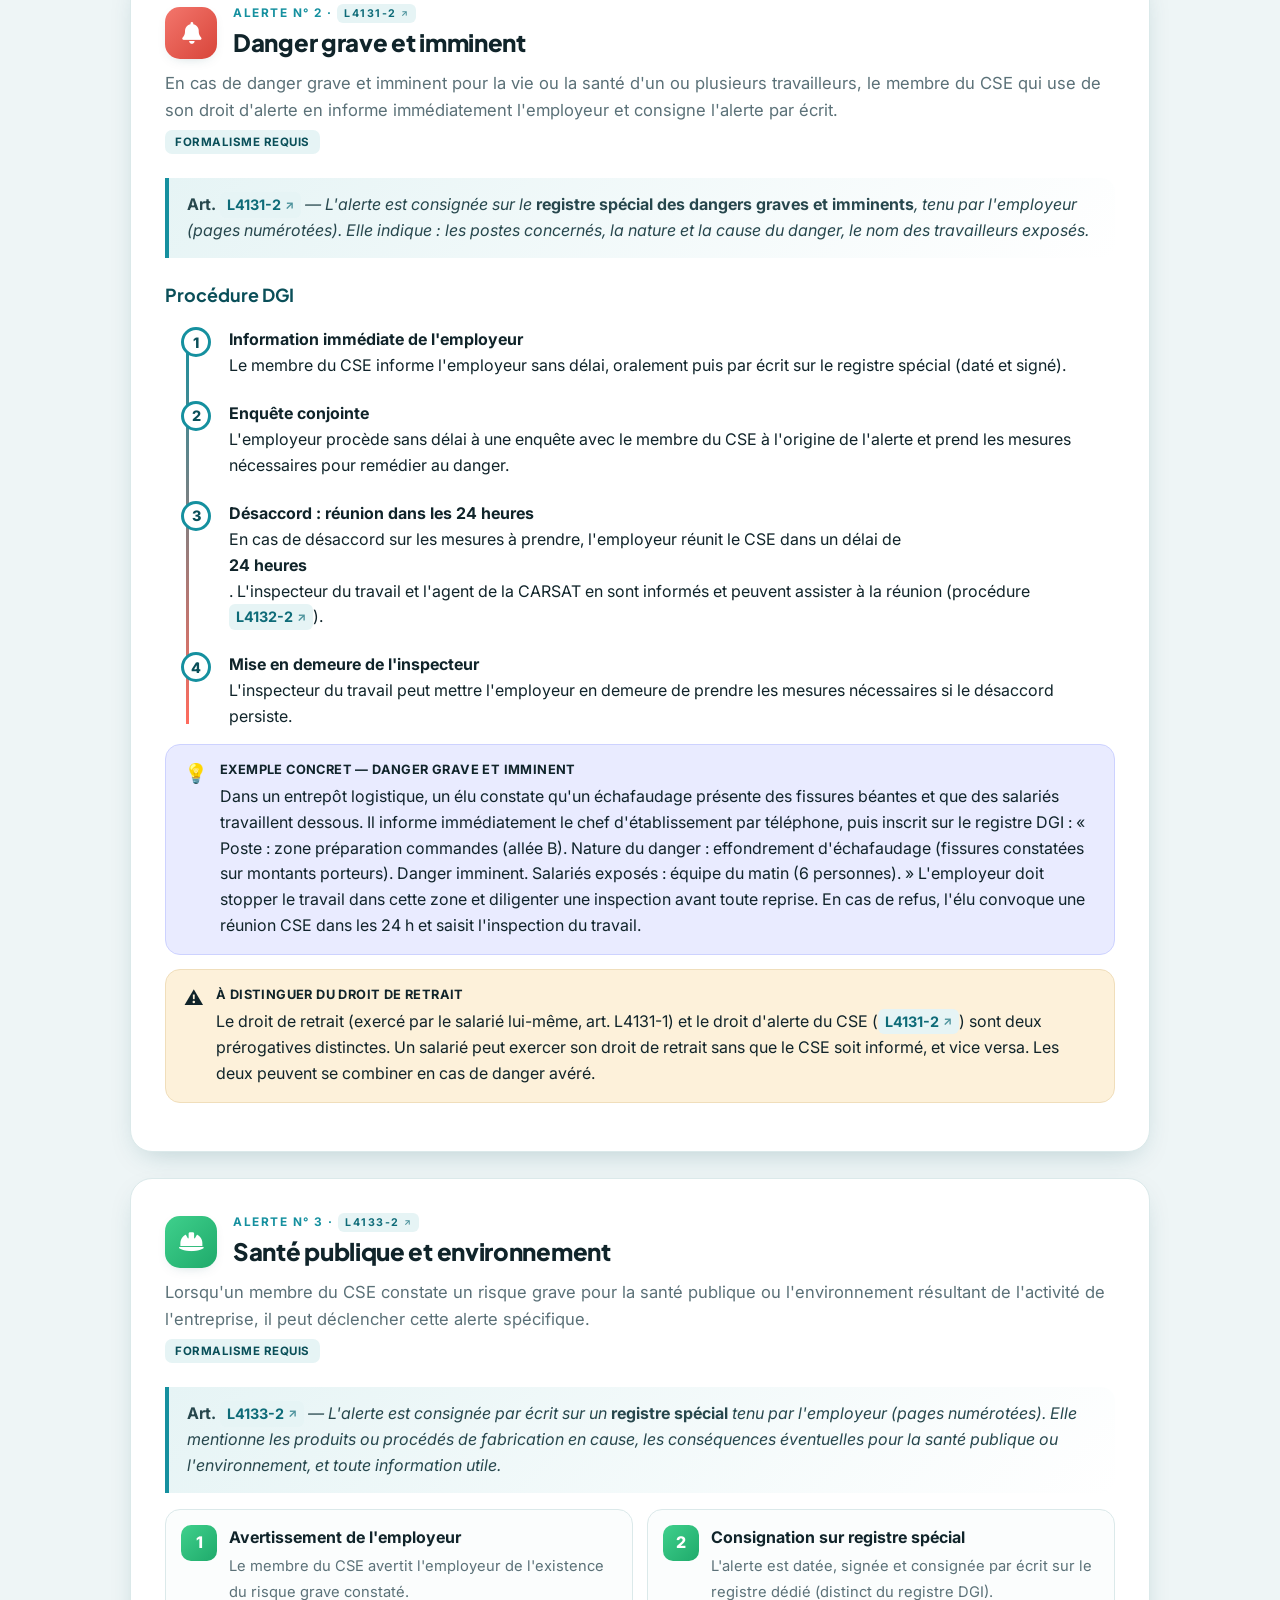
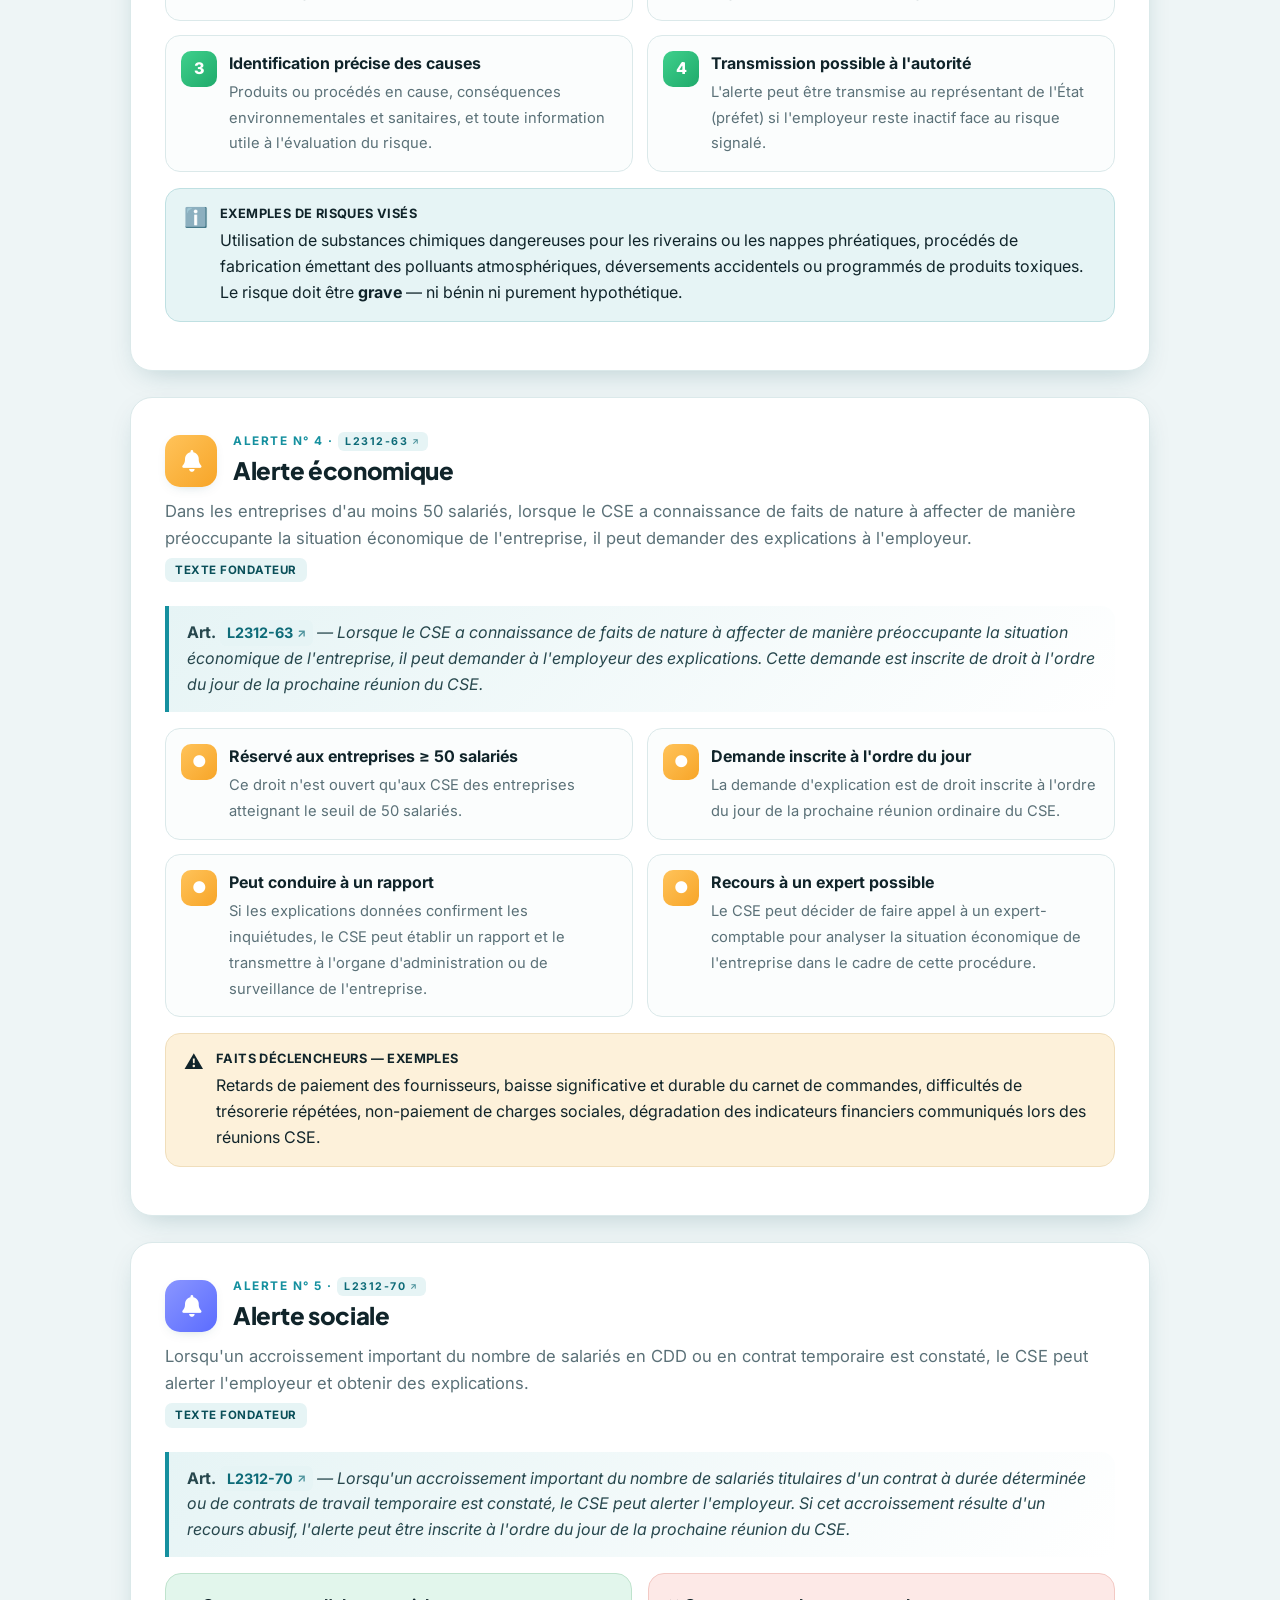
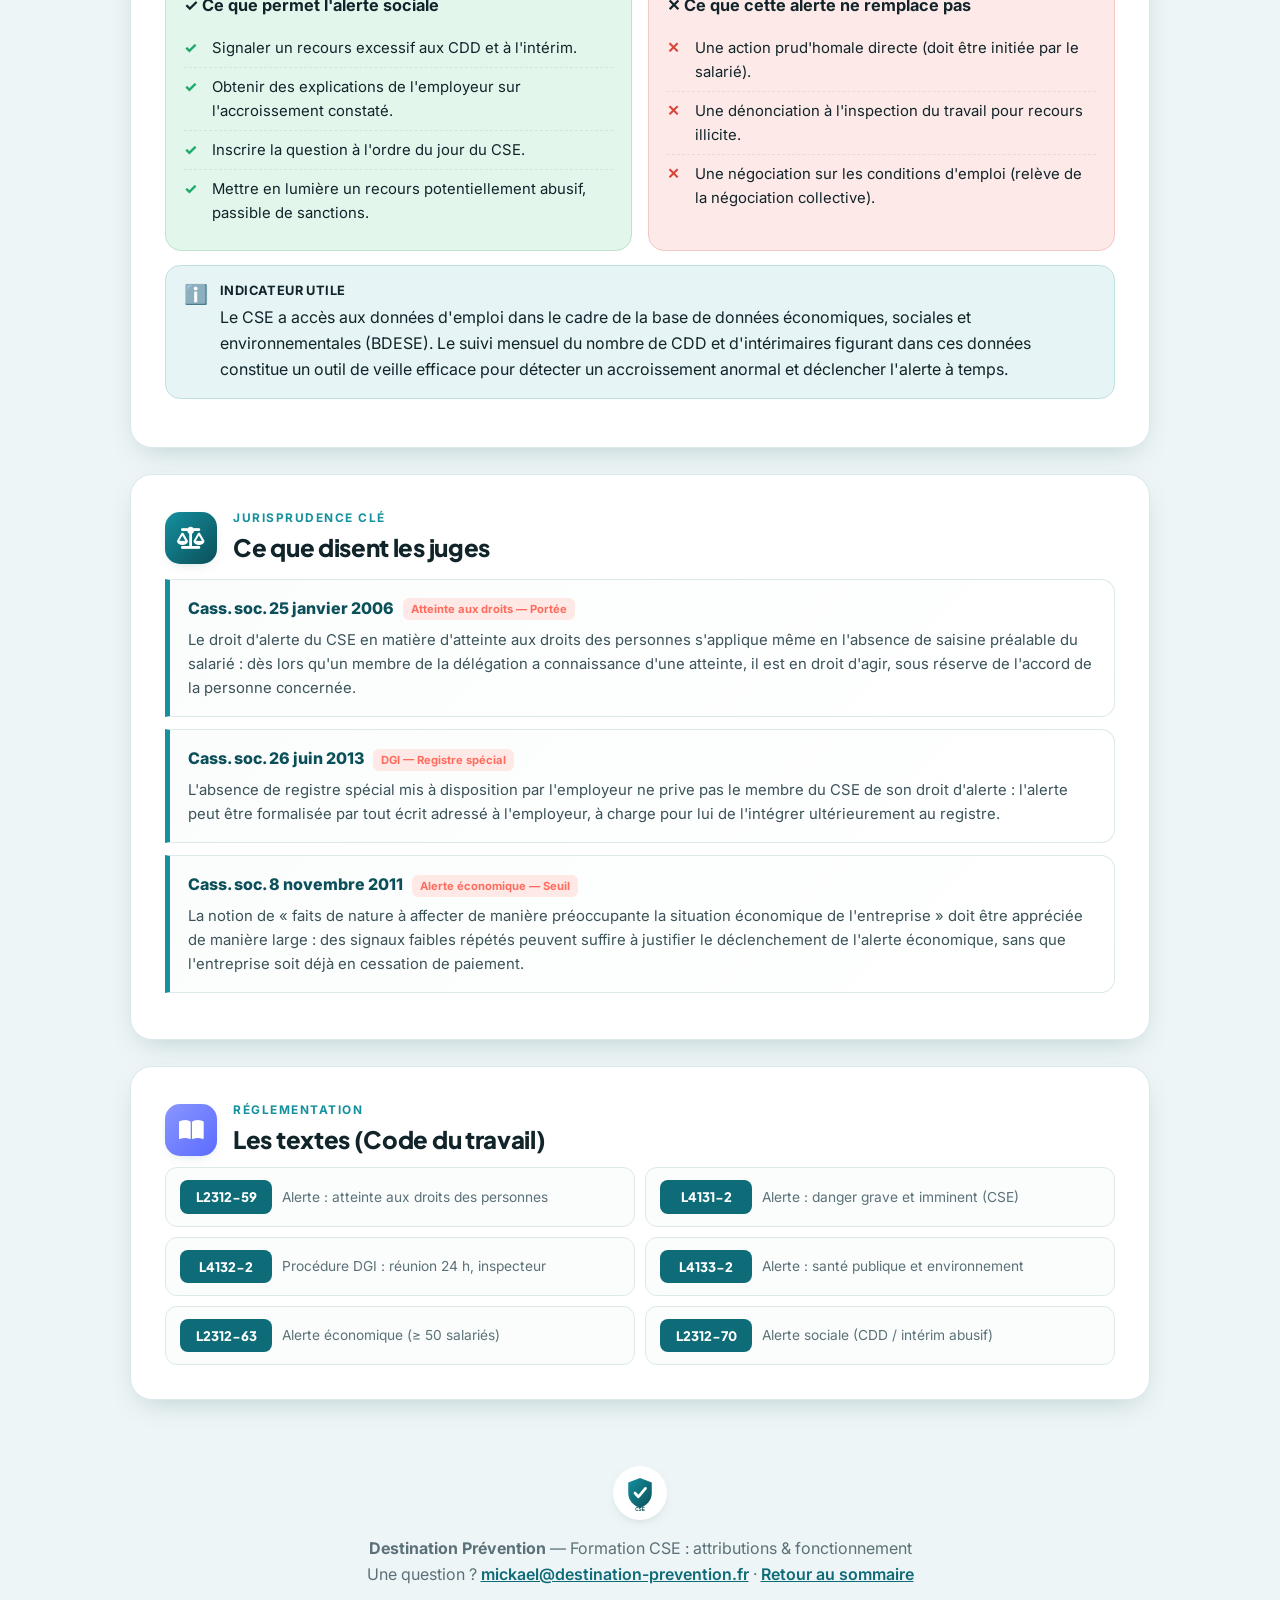
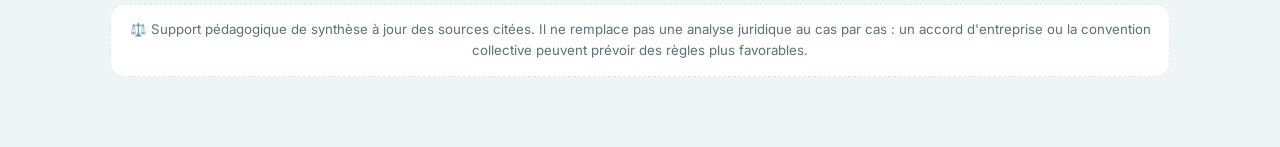
==== commit fb617c09: "Add files via upload" ====
--- a/alertes.html
+++ b/alertes.html
@@ -9,6 +9,7 @@
 <link rel="preconnect" href="https://fonts.gstatic.com" crossorigin>
 <link href="https://fonts.googleapis.com/css2?family=Plus+Jakarta+Sans:wght@400;500;600;700;800&family=Inter:wght@400;500;600&display=swap" rel="stylesheet">
 <link rel="stylesheet" href="styles.css">
+<link rel="stylesheet" href="https://cdnjs.cloudflare.com/ajax/libs/font-awesome/6.5.2/css/all.min.css" referrerpolicy="no-referrer">
 </head>
 <body>
 <div id="progress"></div>
@@ -46,9 +47,7 @@
   <!-- SYNTHÈSE -->
   <section id="synthese">
     <div class="sec-head">
-      <div class="sec-ico t-teal">
-        <svg viewBox="0 0 24 24" fill="none" stroke="currentColor" stroke-width="2"><path d="M10 14l-6 6M3.5 3.5l17 17M12 8V4M12 4L8 8M12 4l4 4"/><path d="M4 12a8 8 0 0114.93-4"/></svg>
-      </div>
+      <div class="sec-ico t-teal"><i class="fa-solid fa-bell"></i></div>
       <div><div class="kicker">Vue d'ensemble</div><h2>Les 5 droits d'alerte du CSE</h2></div>
     </div>
     <p class="lead">Le CSE dispose d'un arsenal d'alertes permettant d'agir à plusieurs niveaux : individuel, collectif, économique et environnemental. Chaque alerte correspond à un article distinct du Code du travail.</p>
@@ -86,9 +85,7 @@
   <!-- ALERTE 1 : ATTEINTE AUX DROITS DES PERSONNES -->
   <section id="atteinte">
     <div class="sec-head">
-      <div class="sec-ico t-coral">
-        <svg viewBox="0 0 24 24" fill="none" stroke="currentColor" stroke-width="2"><path d="M12 22s8-4 8-10V5l-8-3-8 3v7c0 6 8 10 8 10z"/></svg>
-      </div>
+      <div class="sec-ico t-coral"><i class="fa-solid fa-bell"></i></div>
       <div><div class="kicker">Alerte n° 1 · <a class="lf" href="https://www.legifrance.gouv.fr/codes/article_lc/LEGIARTI000038791189" target="_blank" rel="noopener">L2312-59</a></div><h2>Atteinte aux droits des personnes</h2></div>
     </div>
     <p class="lead">Lorsqu'un membre élu constate une atteinte aux droits, à la santé ou aux libertés individuelles d'un salarié, il doit en saisir immédiatement l'employeur.</p>
@@ -140,9 +137,7 @@
   <!-- GÉNÉRATEUR DE COURRIER -->
   <section id="generateur">
     <div class="sec-head">
-      <div class="sec-ico t-coral">
-        <svg viewBox="0 0 24 24" fill="none" stroke="currentColor" stroke-width="2"><path d="M12 19l7-7 3 3-7 7-3-3z"/><path d="M18 13l-1.5-7.5L2 2l3.5 14.5L13 18l5-5z"/><path d="M2 2l7.586 7.586"/><circle cx="11" cy="11" r="2"/></svg>
-      </div>
+      <div class="sec-ico t-coral"><i class="fa-solid fa-bell"></i></div>
       <div><div class="kicker">Outil pratique · <a class="lf" href="https://www.legifrance.gouv.fr/codes/article_lc/LEGIARTI000038791189" target="_blank" rel="noopener">L2312-59</a></div><h2>Générer un courrier de droit d'alerte</h2></div>
     </div>
     <p class="lead">Répondez aux questions ci-dessous : l'outil rédige pour vous un courrier de saisine de l'employeur conforme à l'article L2312-59. Vous pourrez le copier, l'imprimer ou le télécharger. Aucune donnée n'est enregistrée — tout reste dans votre navigateur.</p>
@@ -243,6 +238,7 @@
       <div class="letter" id="print-area"></div>
       <div class="gen-actions">
         <button class="btn btn-primary" id="g-copy" type="button">📋 Copier le texte</button>
+        <button class="btn btn-ghost" id="g-word" type="button">📄 Word (.doc)</button>
         <button class="btn btn-ghost" id="g-print" type="button">🖨 Imprimer / PDF</button>
         <button class="btn btn-ghost" id="g-dl" type="button">⬇ Télécharger (.txt)</button>
       </div>
@@ -253,9 +249,7 @@
   <!-- ALERTE 2 : DANGER GRAVE ET IMMINENT -->
   <section id="dgi">
     <div class="sec-head">
-      <div class="sec-ico t-red">
-        <svg viewBox="0 0 24 24" fill="none" stroke="currentColor" stroke-width="2"><path d="M12 3l9 16H3z"/><path d="M12 9v5M12 17h.01"/></svg>
-      </div>
+      <div class="sec-ico t-red"><i class="fa-solid fa-bell"></i></div>
       <div><div class="kicker">Alerte n° 2 · <a class="lf" href="https://www.legifrance.gouv.fr/codes/article_lc/LEGIARTI000035653297" target="_blank" rel="noopener">L4131-2</a></div><h2>Danger grave et imminent</h2></div>
     </div>
     <p class="lead">En cas de danger grave et imminent pour la vie ou la santé d'un ou plusieurs travailleurs, le membre du CSE qui use de son droit d'alerte en informe immédiatement l'employeur et consigne l'alerte par écrit.</p>
@@ -307,9 +301,7 @@
   <!-- ALERTE 3 : SANTÉ PUBLIQUE ET ENVIRONNEMENT -->
   <section id="sante-publique">
     <div class="sec-head">
-      <div class="sec-ico t-green">
-        <svg viewBox="0 0 24 24" fill="none" stroke="currentColor" stroke-width="2"><path d="M12 22s-7-5-7-11a7 7 0 0114 0c0 6-7 11-7 11z"/><path d="M9 12l2 2 4-4"/></svg>
-      </div>
+      <div class="sec-ico t-green"><i class="fa-solid fa-helmet-safety"></i></div>
       <div><div class="kicker">Alerte n° 3 · <a class="lf" href="https://www.legifrance.gouv.fr/codes/article_lc/LEGIARTI000045391796" target="_blank" rel="noopener">L4133-2</a></div><h2>Santé publique et environnement</h2></div>
     </div>
     <p class="lead">Lorsqu'un membre du CSE constate un risque grave pour la santé publique ou l'environnement résultant de l'activité de l'entreprise, il peut déclencher cette alerte spécifique.</p>
@@ -336,9 +328,7 @@
   <!-- ALERTE 4 : ÉCONOMIQUE -->
   <section id="economique">
     <div class="sec-head">
-      <div class="sec-ico t-amber">
-        <svg viewBox="0 0 24 24" fill="none" stroke="currentColor" stroke-width="2"><path d="M3 3v18h18"/><path d="M7 16l4-4 4 4 4-4"/></svg>
-      </div>
+      <div class="sec-ico t-amber"><i class="fa-solid fa-bell"></i></div>
       <div><div class="kicker">Alerte n° 4 · <a class="lf" href="https://www.legifrance.gouv.fr/codes/article_lc/LEGIARTI000035610999" target="_blank" rel="noopener">L2312-63</a></div><h2>Alerte économique</h2></div>
     </div>
     <p class="lead">Dans les entreprises d'au moins 50 salariés, lorsque le CSE a connaissance de faits de nature à affecter de manière préoccupante la situation économique de l'entreprise, il peut demander des explications à l'employeur.</p>
@@ -365,9 +355,7 @@
   <!-- ALERTE 5 : SOCIALE -->
   <section id="sociale">
     <div class="sec-head">
-      <div class="sec-ico t-indigo">
-        <svg viewBox="0 0 24 24" fill="none" stroke="currentColor" stroke-width="2"><path d="M17 21v-2a4 4 0 00-4-4H5a4 4 0 00-4 4v2"/><circle cx="9" cy="7" r="4"/><path d="M23 21v-2a4 4 0 00-3-3.87M16 3.13a4 4 0 010 7.75"/></svg>
-      </div>
+      <div class="sec-ico t-indigo"><i class="fa-solid fa-bell"></i></div>
       <div><div class="kicker">Alerte n° 5 · <a class="lf" href="https://www.legifrance.gouv.fr/codes/article_lc/LEGIARTI000035611015" target="_blank" rel="noopener">L2312-70</a></div><h2>Alerte sociale</h2></div>
     </div>
     <p class="lead">Lorsqu'un accroissement important du nombre de salariés en CDD ou en contrat temporaire est constaté, le CSE peut alerter l'employeur et obtenir des explications.</p>
@@ -407,9 +395,7 @@
   <!-- JURISPRUDENCE -->
   <section id="juri">
     <div class="sec-head">
-      <div class="sec-ico t-teal">
-        <svg viewBox="0 0 24 24" fill="none" stroke="currentColor" stroke-width="2"><path d="M12 3v18M5 7l7-3 7 3M5 7l-2 6h4zM19 7l-2 6h4z"/></svg>
-      </div>
+      <div class="sec-ico t-teal"><i class="fa-solid fa-scale-balanced"></i></div>
       <div><div class="kicker">Jurisprudence clé</div><h2>Ce que disent les juges</h2></div>
     </div>
     <div class="juri">
@@ -429,9 +415,7 @@
   <!-- RÉGLEMENTATION -->
   <section id="regl">
     <div class="sec-head">
-      <div class="sec-ico t-indigo">
-        <svg viewBox="0 0 24 24" fill="none" stroke="currentColor" stroke-width="2"><path d="M6 3h9l3 3v15H6z"/><path d="M9 8h6M9 12h6M9 16h4"/></svg>
-      </div>
+      <div class="sec-ico t-indigo"><i class="fa-solid fa-book-open"></i></div>
       <div><div class="kicker">Réglementation</div><h2>Les textes (Code du travail)</h2></div>
     </div>
     <div class="regl">
@@ -608,6 +592,28 @@
     document.body.appendChild(a); a.click(); document.body.removeChild(a);
   });
 
+  function esc(s){ return s.replace(/[&<>]/g,function(c){return {'&':'&amp;','<':'&lt;','>':'&gt;'}[c];}); }
+  $('g-word').addEventListener('click', function(){
+    var t=$('print-area').textContent;
+    var corps = t.split('\n').map(function(l){
+      return l.trim()==='' ? '<p style="margin:0 0 10pt">&nbsp;</p>'
+                           : '<p style="margin:0 0 4pt">'+esc(l)+'</p>';
+    }).join('');
+    var doc = "<html xmlns:o='urn:schemas-microsoft-com:office:office' "
+      + "xmlns:w='urn:schemas-microsoft-com:office:word' xmlns='http://www.w3.org/TR/REC-html40'>"
+      + "<head><meta charset='utf-8'><title>Droit d'alerte L2312-59</title>"
+      + "<!--[if gte mso 9]><xml><w:WordDocument><w:View>Print</w:View><w:Zoom>100</w:Zoom></w:WordDocument></xml><![endif]-->"
+      + "<style>@page{size:A4;margin:2.5cm}body{font-family:Calibri,Arial,sans-serif;font-size:11pt;color:#000;line-height:1.4}</style>"
+      + "</head><body>"+corps+"</body></html>";
+    var blob=new Blob(['﻿', doc], {type:'application/msword'});
+    var a=document.createElement('a');
+    a.href=URL.createObjectURL(blob);
+    a.download='droit-alerte-L2312-59.doc';
+    document.body.appendChild(a); a.click(); document.body.removeChild(a);
+    var toast=document.getElementById('toast');
+    if(toast){ toast.textContent='Document Word téléchargé ✓'; toast.classList.add('show'); setTimeout(function(){toast.classList.remove('show');},1800); }
+  });
+
   $('g-reset').addEventListener('click', function(){
     gen.querySelectorAll('input[type=text], input[type=date], textarea').forEach(function(i){ i.value=''; i.classList.remove('err-field'); });
     $('g-delai').value='8 jours';
--- a/styles.css
+++ b/styles.css
@@ -290,3 +290,17 @@
   #print-area,#print-area *{visibility:visible!important}
   #print-area{position:absolute;left:0;top:0;width:100%;padding:0;border:none;box-shadow:none;max-height:none;white-space:pre-wrap}
 }
+
+/* ===== Bouton flottant "retour au sommaire" (toutes les fiches) ===== */
+.home-fab{position:fixed;left:20px;bottom:24px;z-index:160;display:inline-flex;align-items:center;gap:8px;
+  background:linear-gradient(135deg,var(--teal-2),var(--teal-d));color:#fff;text-decoration:none;font-weight:700;
+  font-size:.9rem;padding:11px 17px;border-radius:999px;box-shadow:var(--shadow);transition:.2s}
+.home-fab:hover{transform:translateY(-2px);color:#fff;box-shadow:0 16px 34px -10px rgba(10,79,89,.55)}
+.home-fab svg{width:18px;height:18px;flex:none}
+@media(max-width:560px){.home-fab span{display:none}.home-fab{padding:13px;left:16px;bottom:16px}}
+
+/* ===== Icônes FontAwesome ===== */
+.sec-ico i{font-size:22px;line-height:1;color:#fff}
+.mi i{font-size:23px;line-height:1;color:#fff}
+.home-fab i{font-size:15px}
+.lf::after{font-family:inherit}
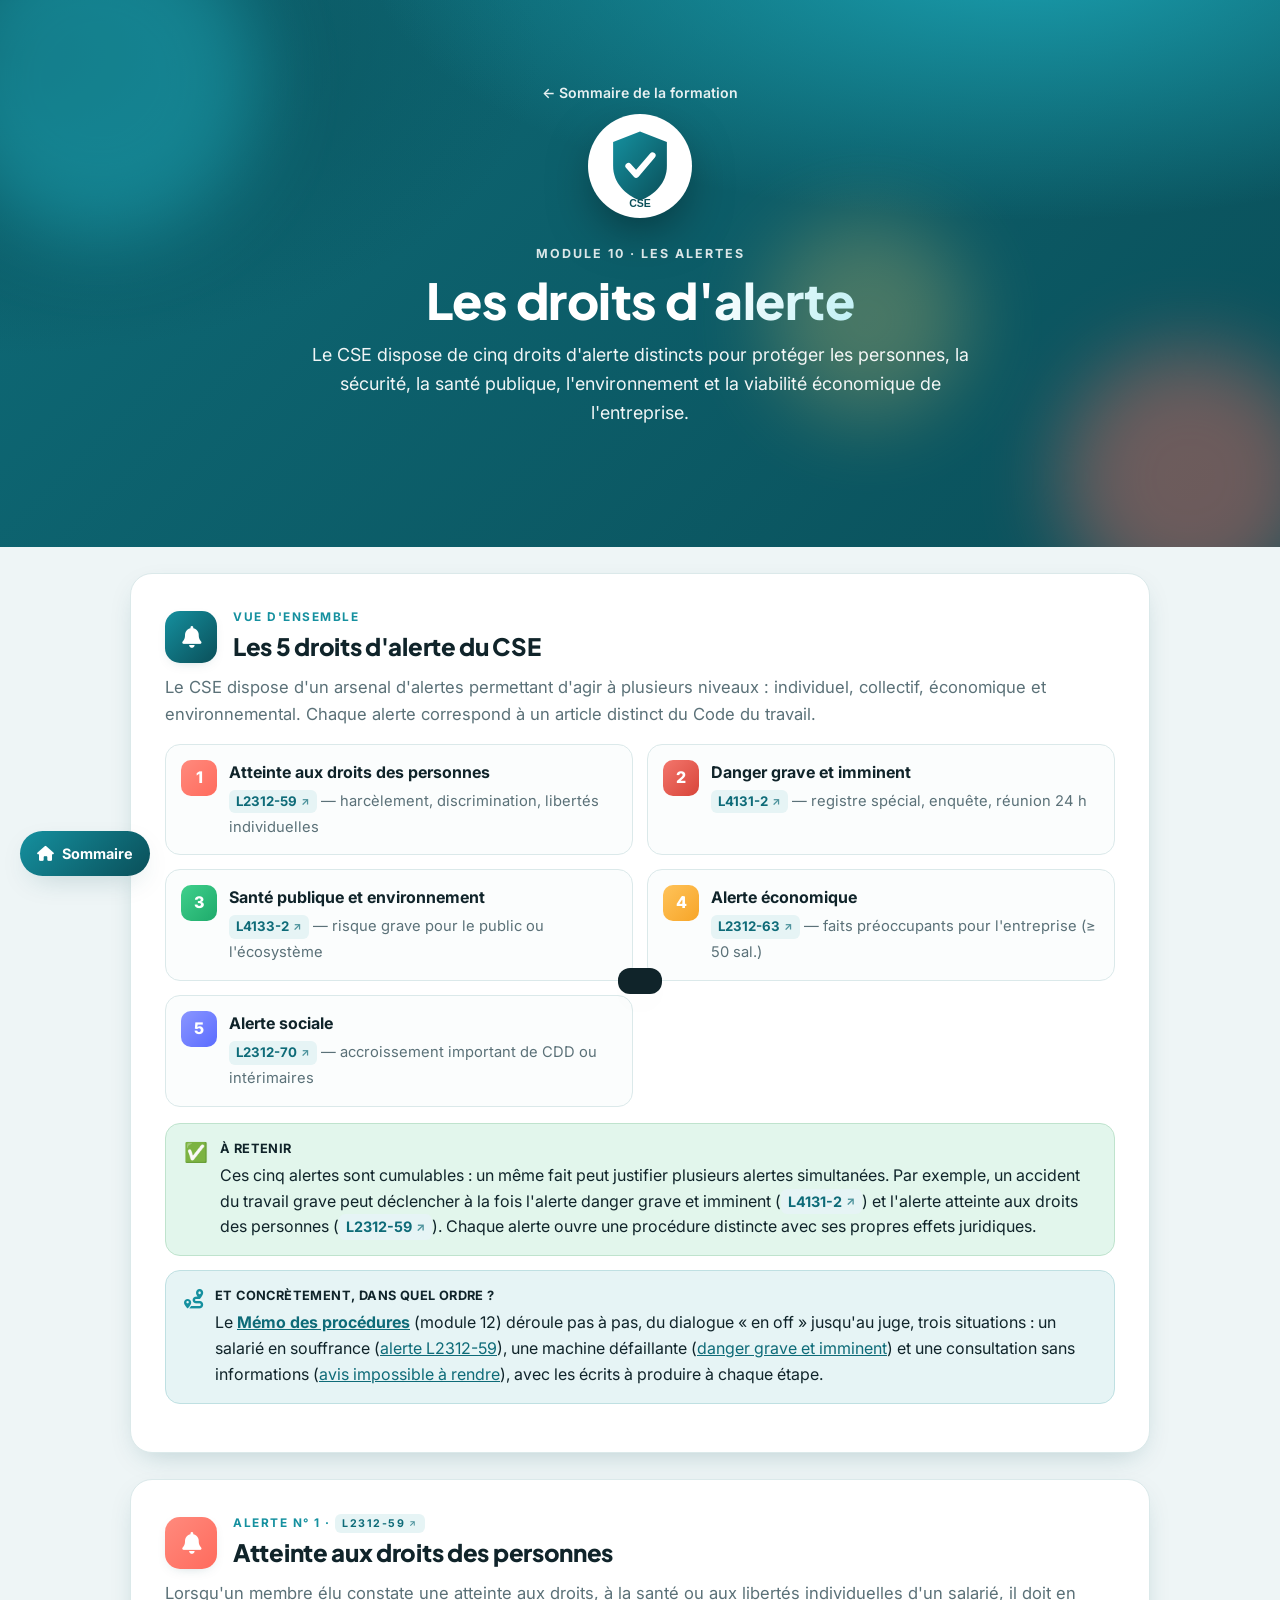
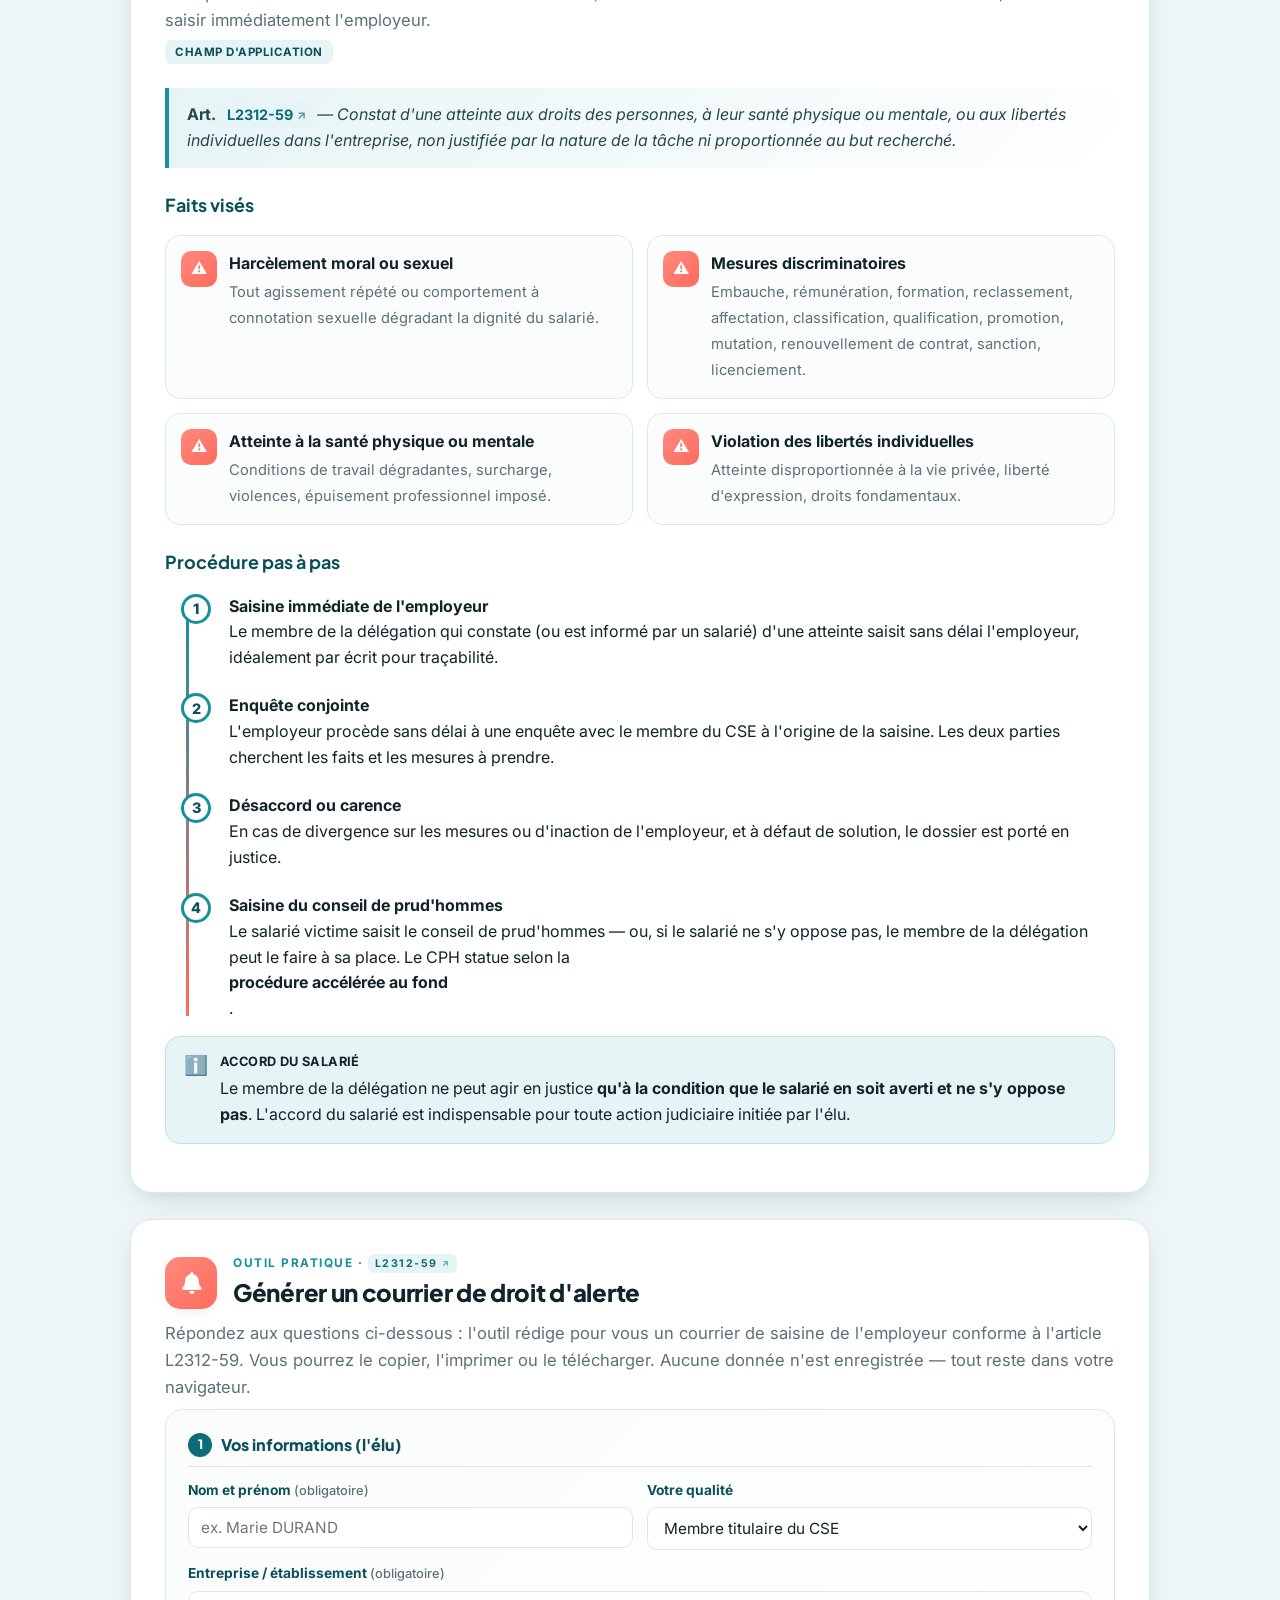
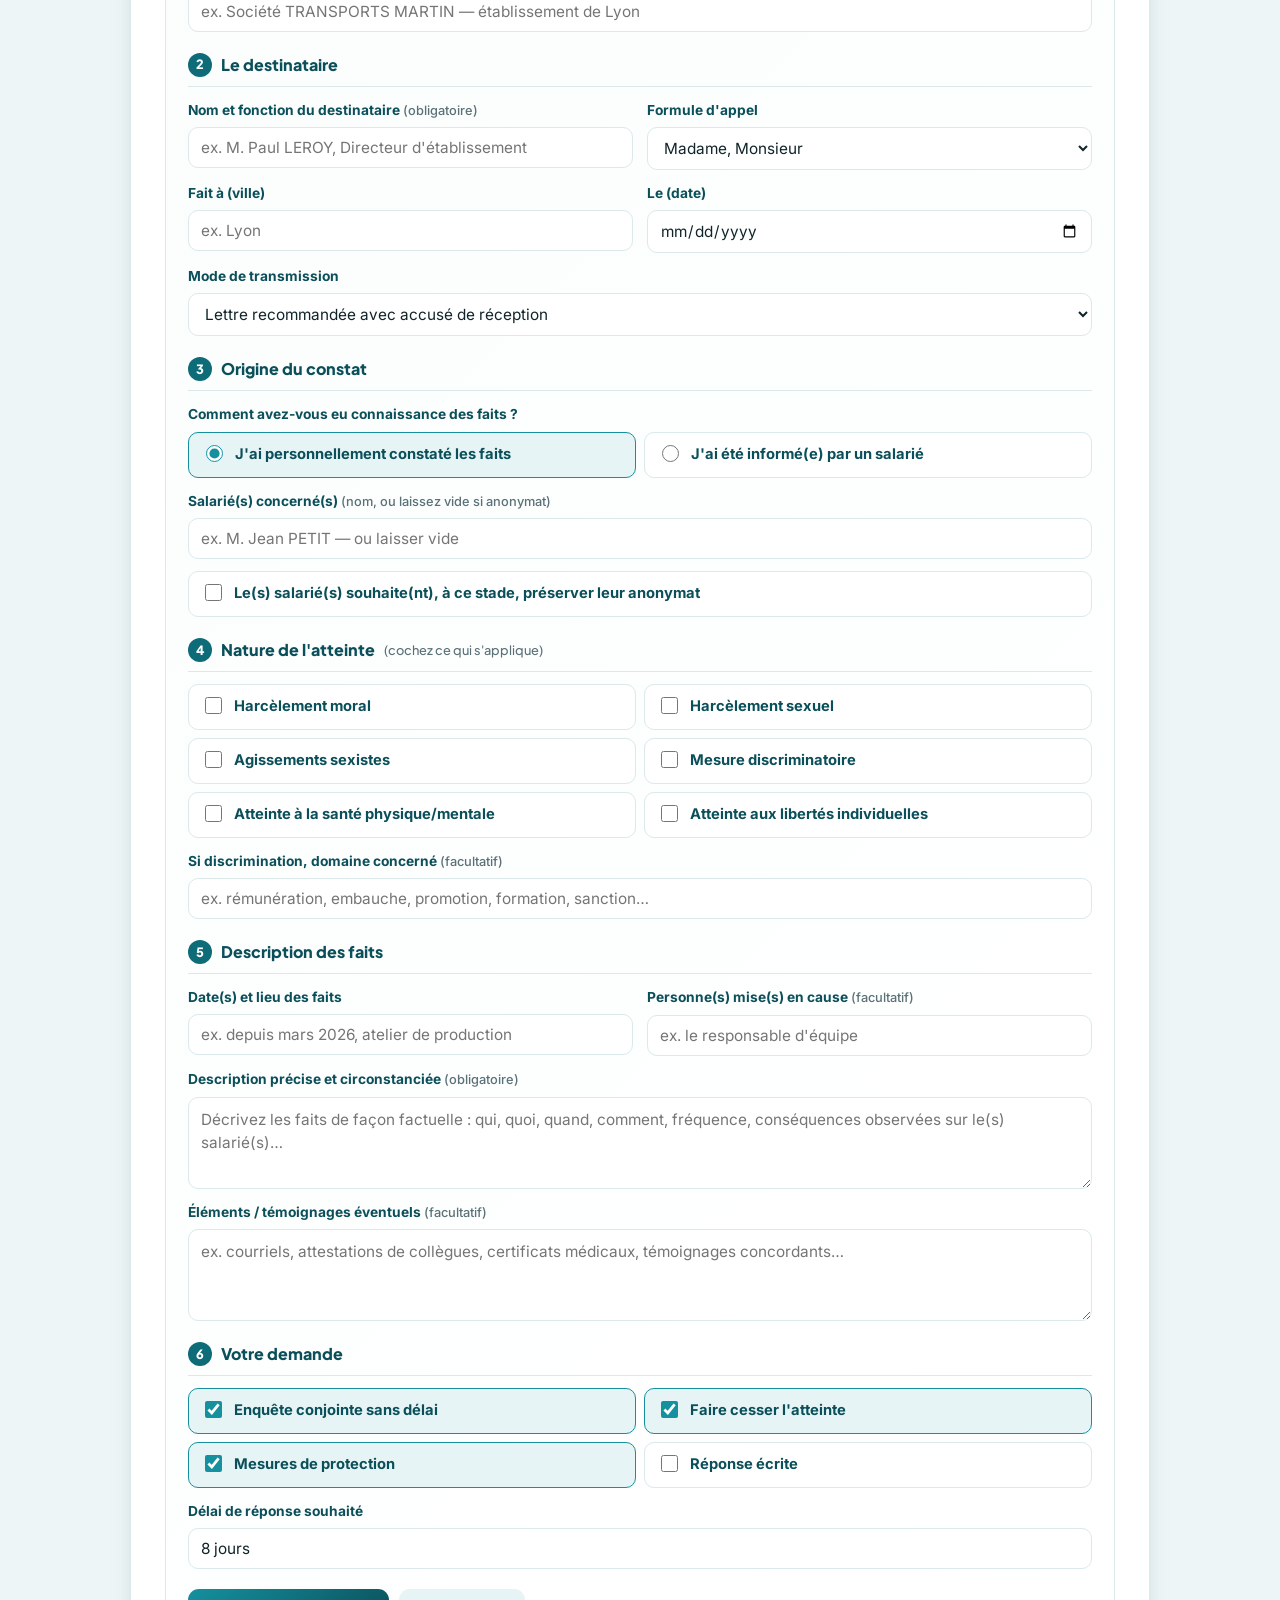
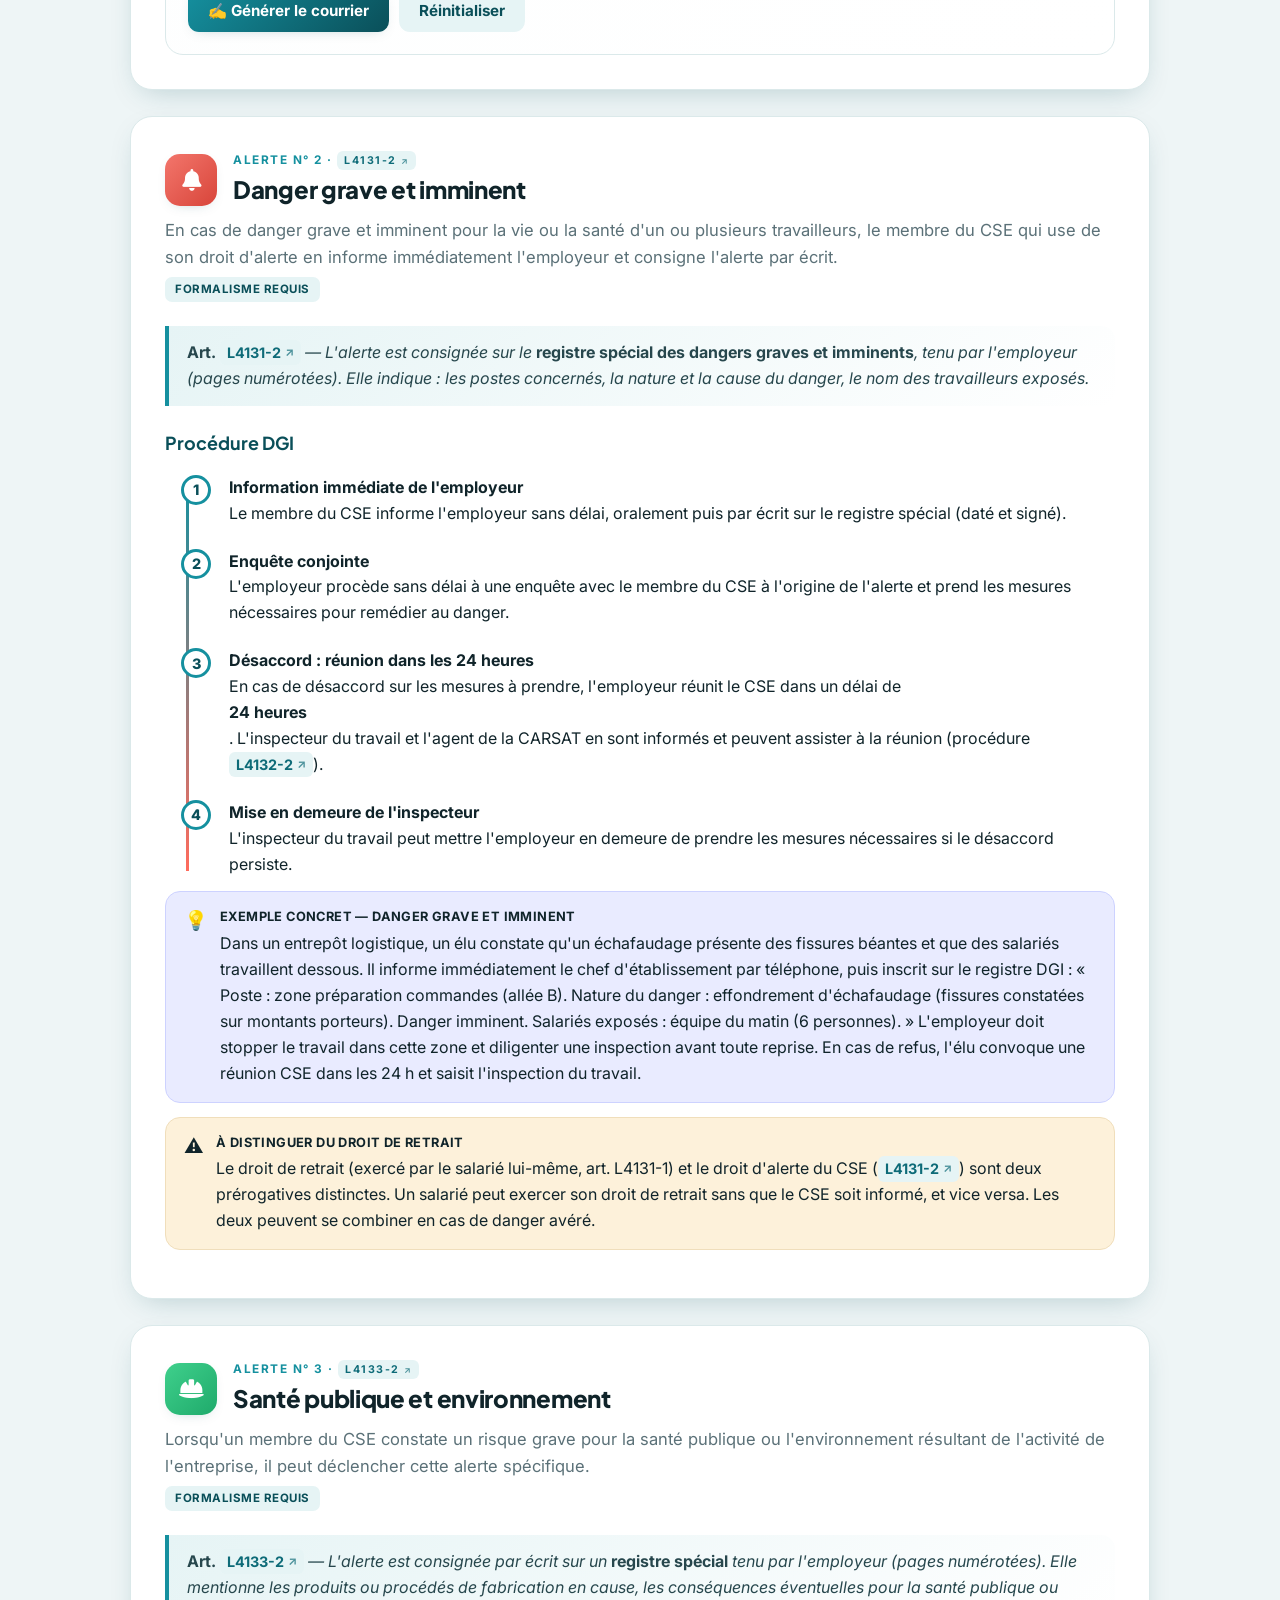
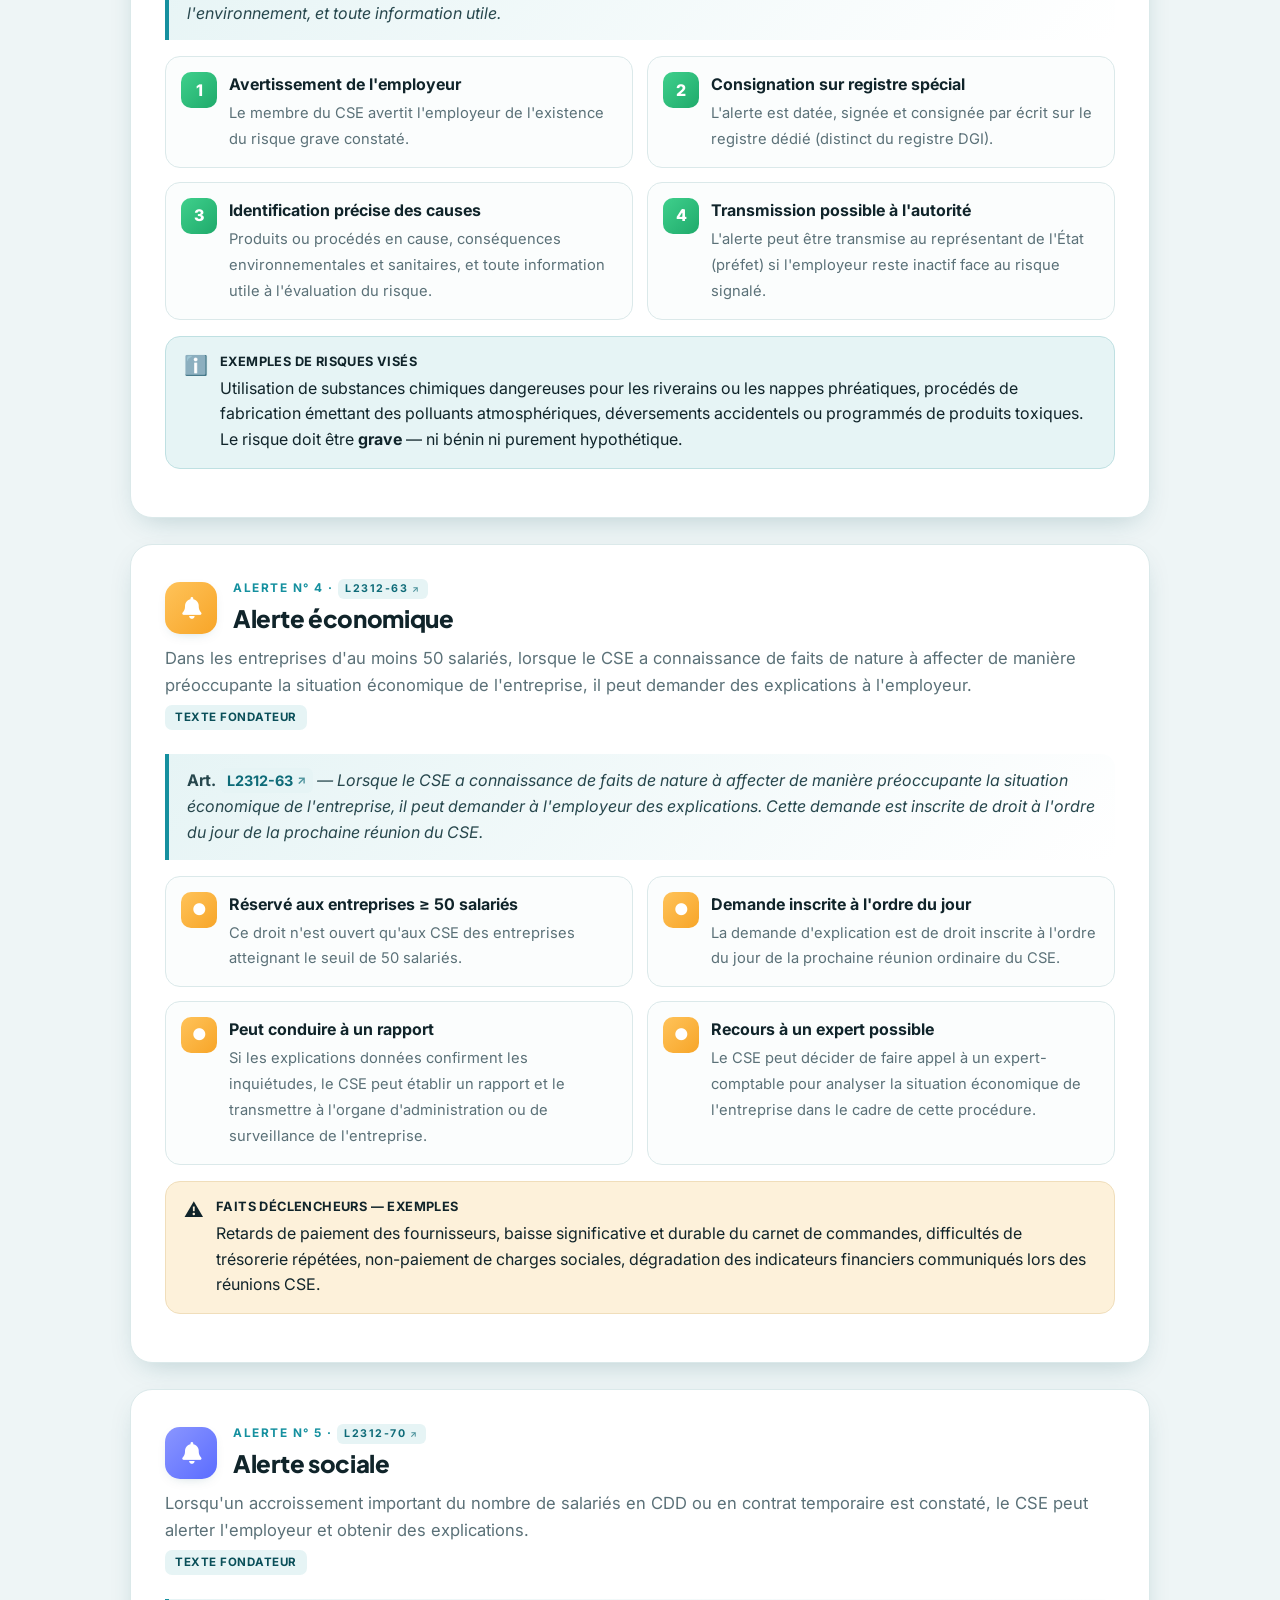
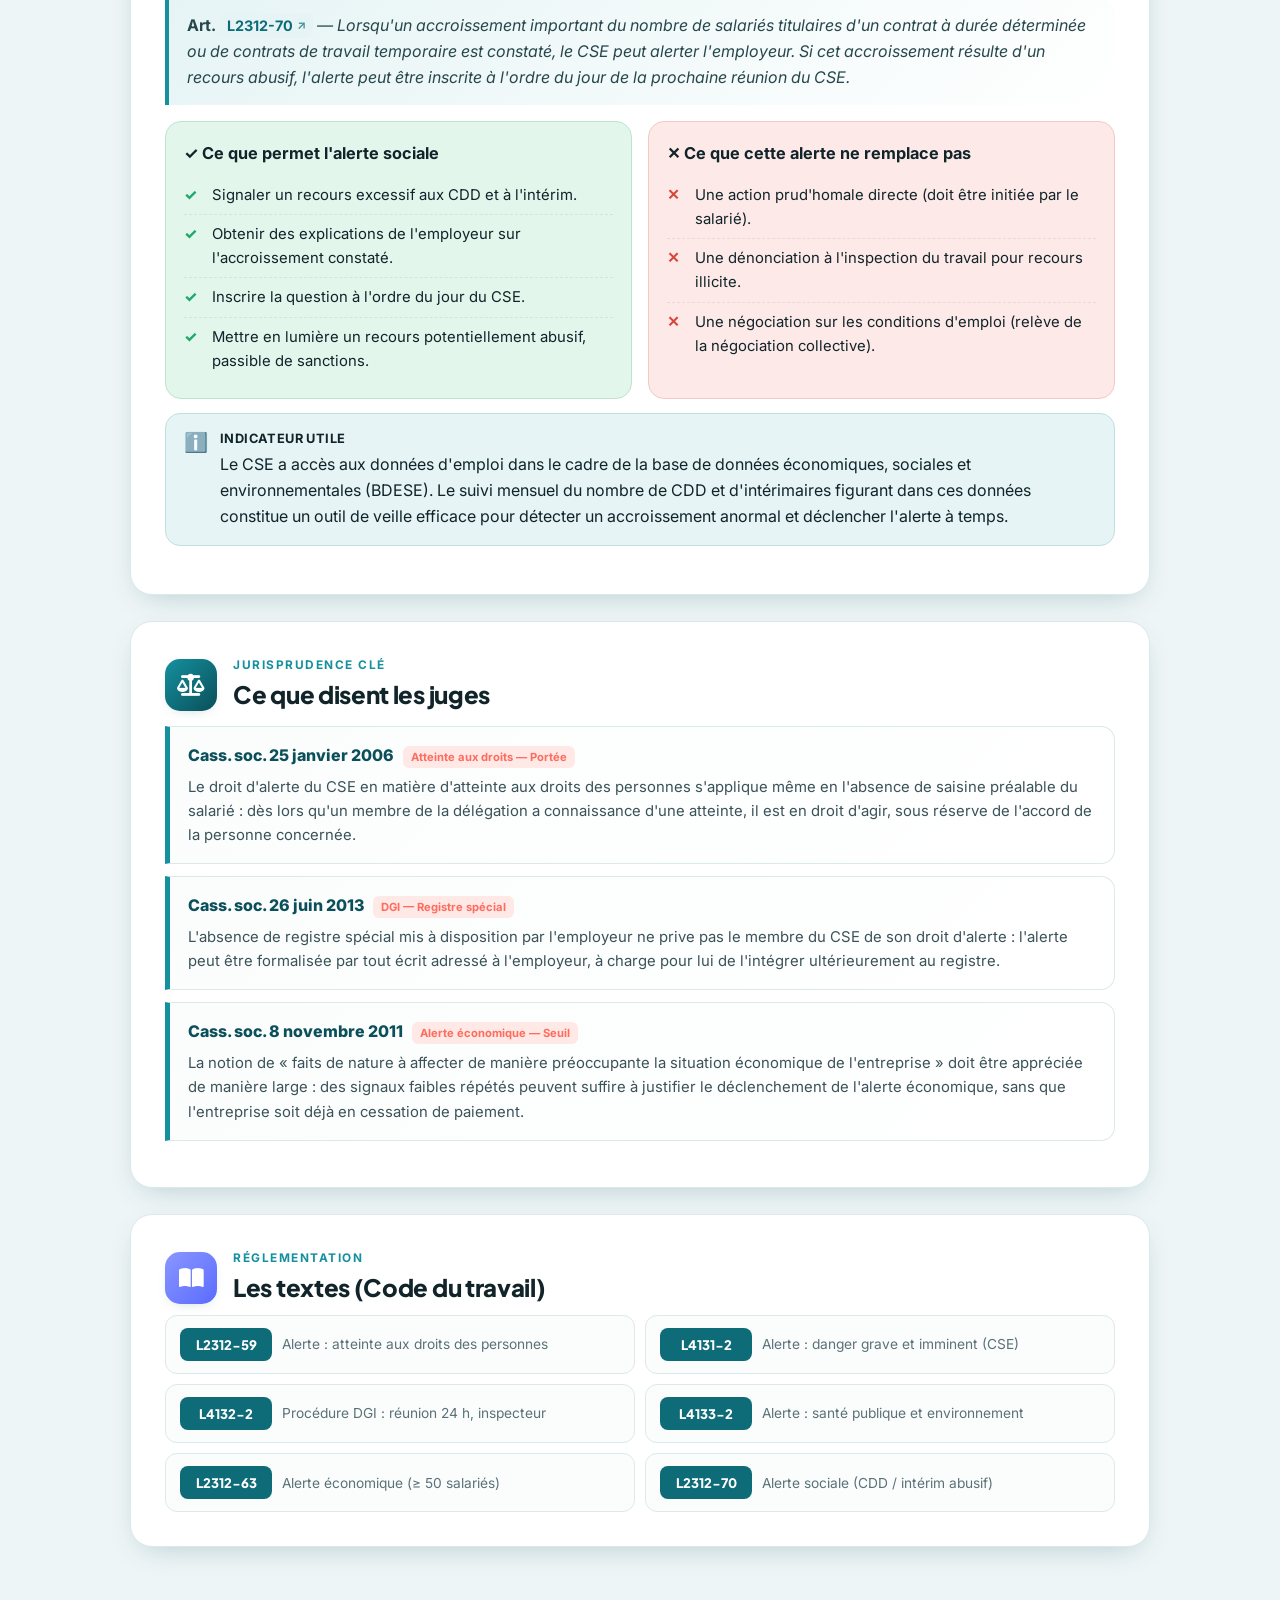
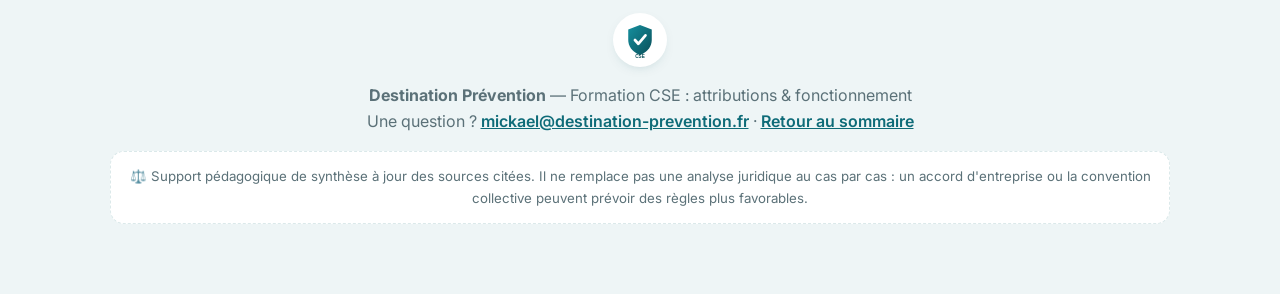
==== commit 4e7efd03: "Module 12 : Mémo des procédures (du dialogue social à la justice) Nouvelle page procedures.html : 3 " ====
--- a/alertes.html
+++ b/alertes.html
@@ -27,6 +27,7 @@
       <a href="#sociale">Alerte sociale</a>
       <a href="#juri">Jurisprudence</a>
       <a href="#regl">Réglementation</a>
+      <a href="procedures.html">Mémo procédures</a>
     </div>
   </div>
 </nav>
@@ -78,6 +79,13 @@
       <div>
         <span class="tag">À retenir</span>
         <p>Ces cinq alertes sont cumulables : un même fait peut justifier plusieurs alertes simultanées. Par exemple, un accident du travail grave peut déclencher à la fois l'alerte danger grave et imminent (<a class="lf" href="https://www.legifrance.gouv.fr/codes/article_lc/LEGIARTI000035653297" target="_blank" rel="noopener">L4131-2</a>) et l'alerte atteinte aux droits des personnes (<a class="lf" href="https://www.legifrance.gouv.fr/codes/article_lc/LEGIARTI000038791189" target="_blank" rel="noopener">L2312-59</a>). Chaque alerte ouvre une procédure distincte avec ses propres effets juridiques.</p>
+      </div>
+    </div>
+    <div class="note n-info">
+      <span class="ni"><i class="fa-solid fa-route" style="color:var(--teal-2)"></i></span>
+      <div>
+        <span class="tag">Et concrètement, dans quel ordre ?</span>
+        <p>Le <a href="procedures.html"><b>Mémo des procédures</b></a> (module 12) déroule pas à pas, du dialogue « en off » jusqu'au juge, trois situations : un salarié en souffrance (<a href="procedures.html#case-rps">alerte L2312-59</a>), une machine défaillante (<a href="procedures.html#case-dgi">danger grave et imminent</a>) et une consultation sans informations (<a href="procedures.html#case-info">avis impossible à rendre</a>), avec les écrits à produire à chaque étape.</p>
       </div>
     </div>
   </section>
